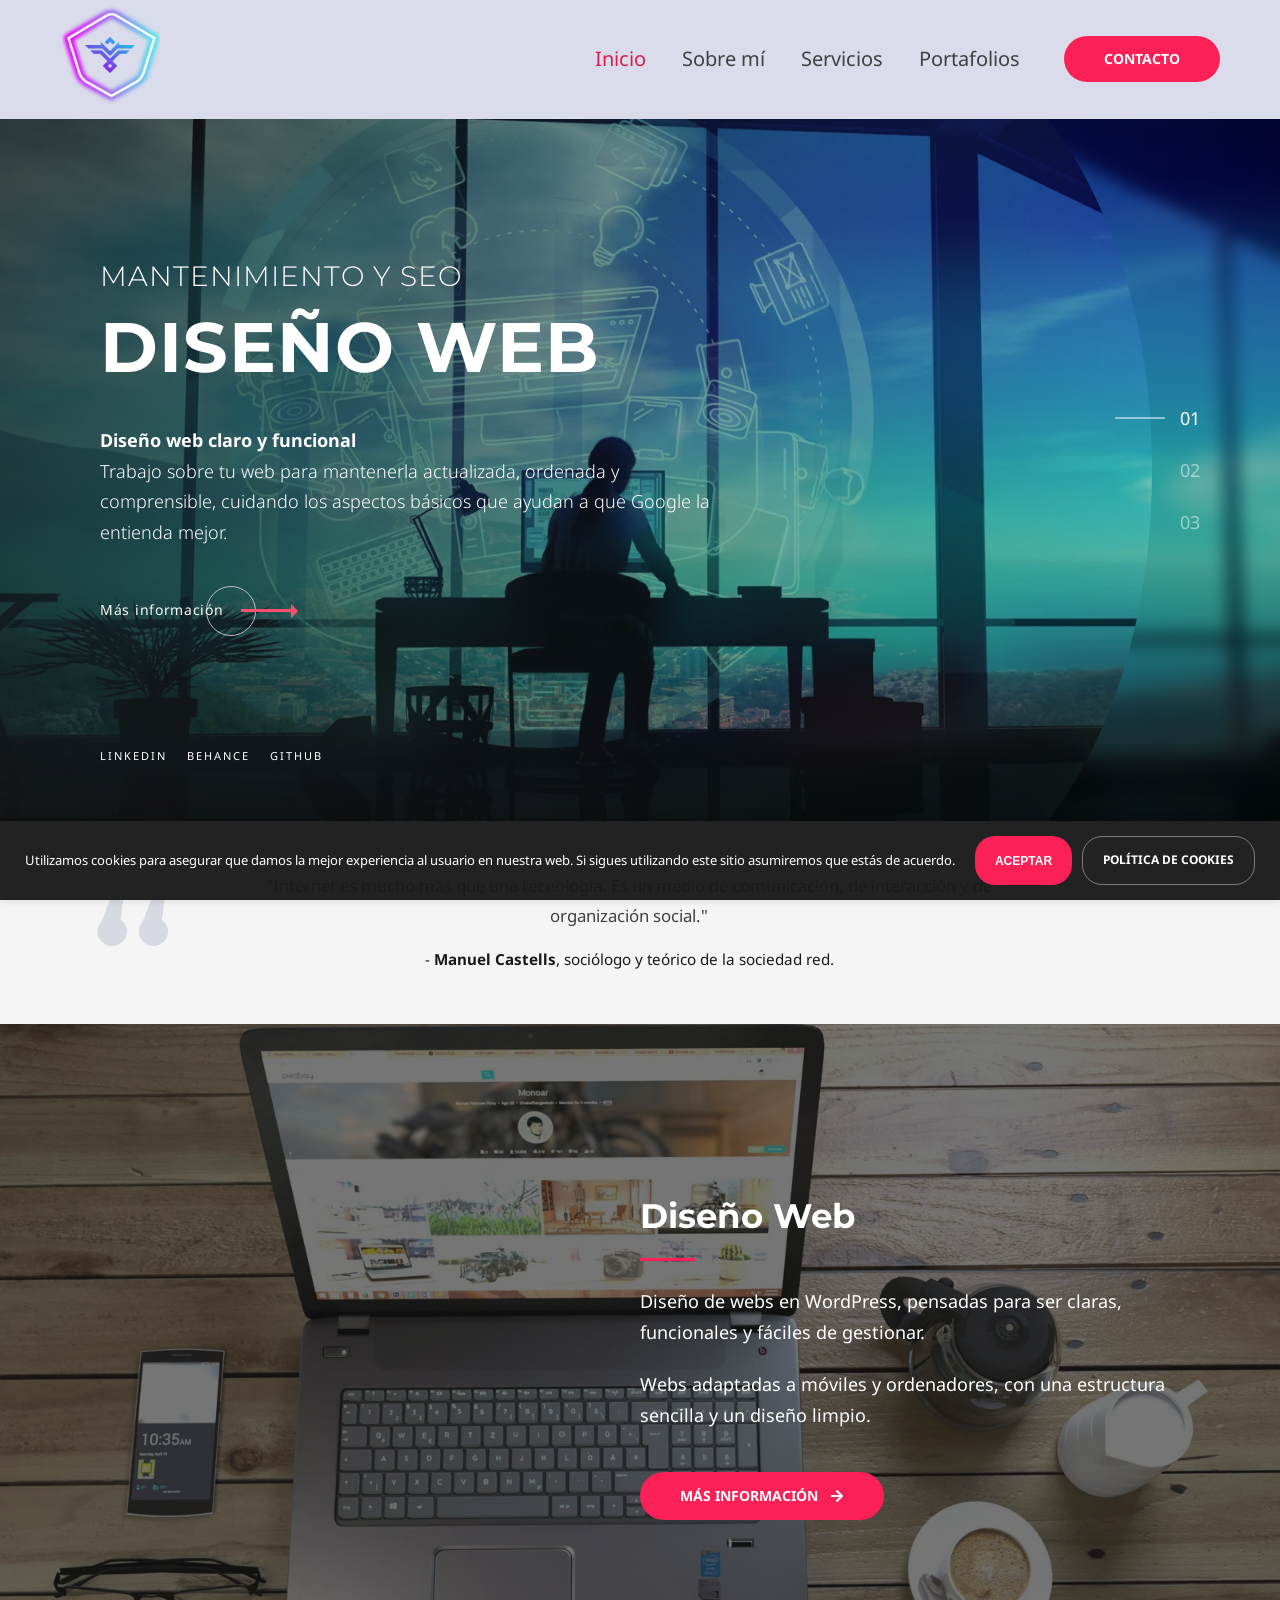
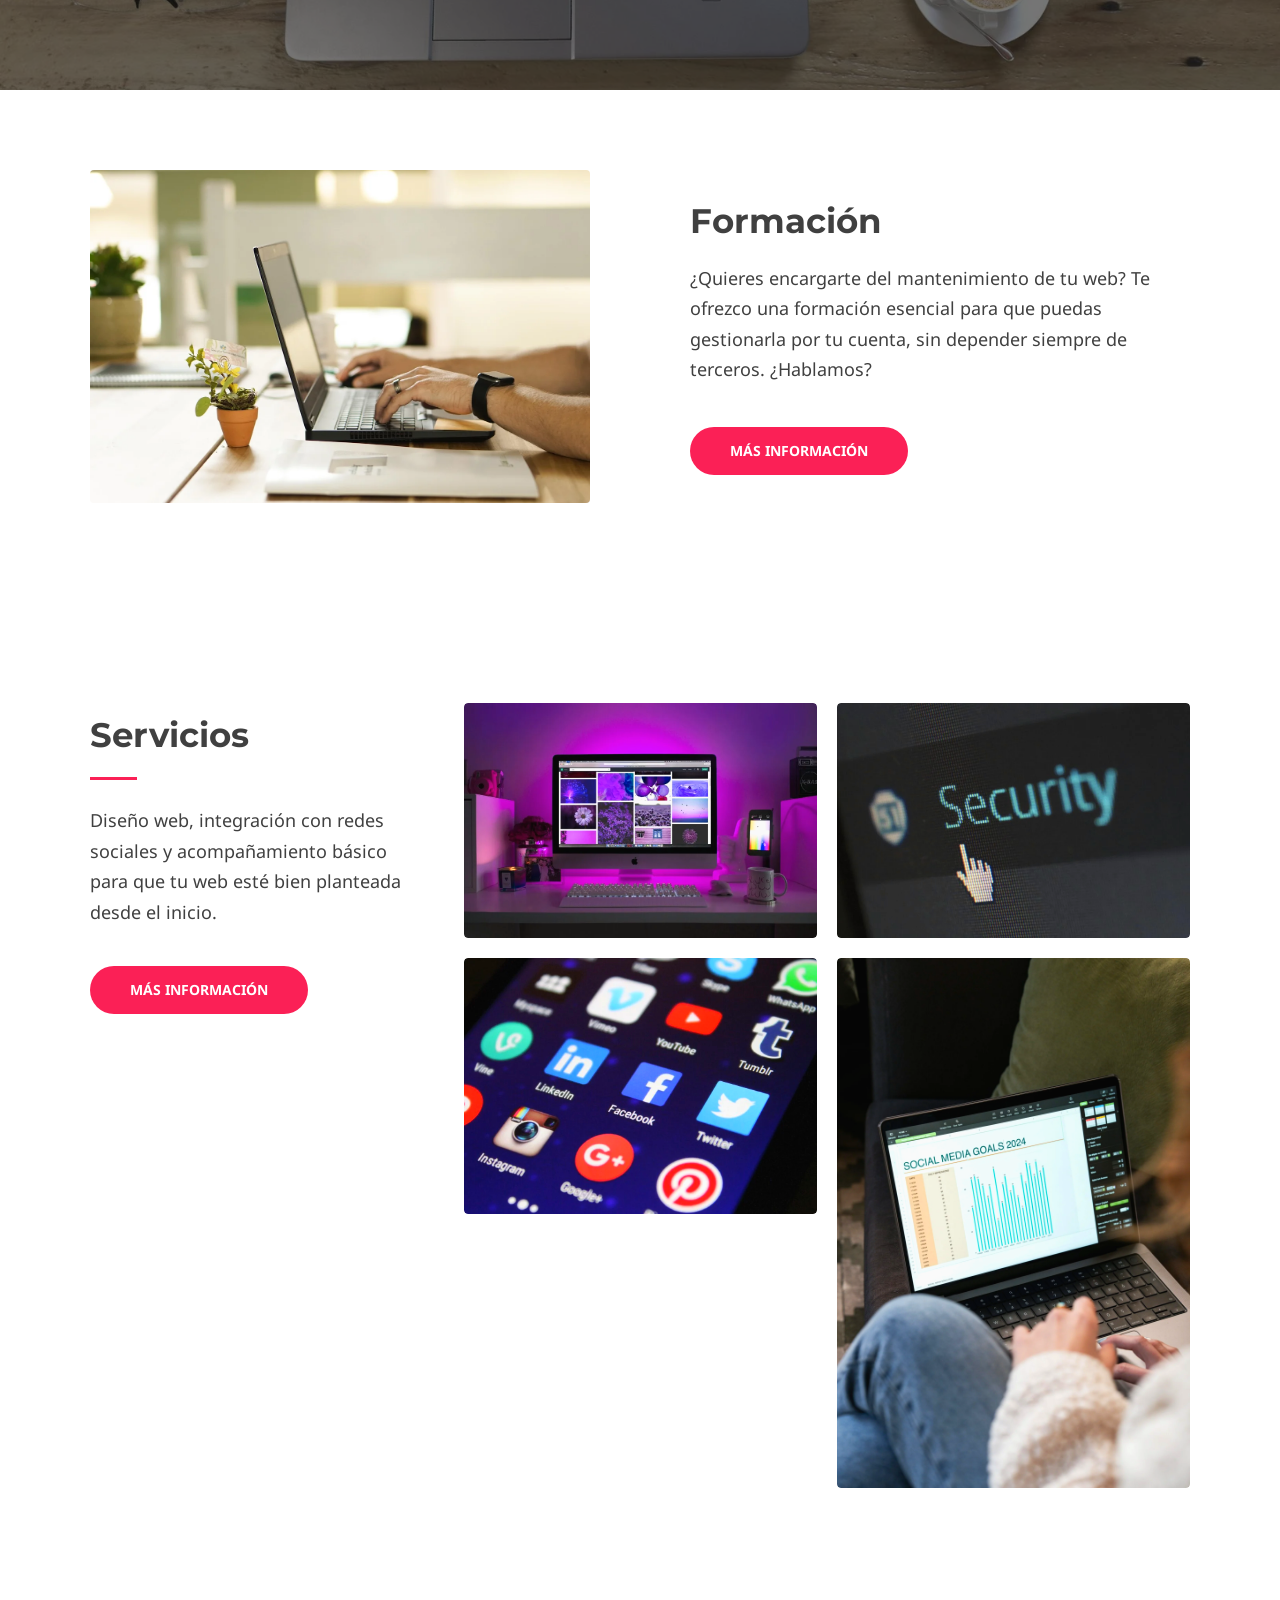
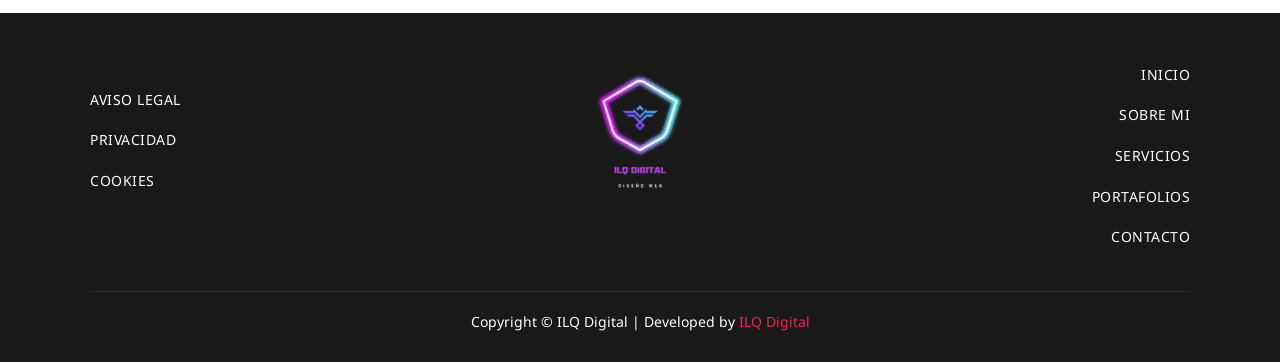
==== index.html @ 7f7c0cf4 "Migración de wordpress a web estática" ====
<!doctype html>
<html lang="es">
  <head>
    <!-- ====================================================================
       METADATOS Y CONFIGURACIÓN SEO DEL DOCUMENTO (HEAD)
       Define la codificación de caracteres, vista adaptable a móviles,
       título y descripción para posicionamiento en Google (SEO).
       ==================================================================== -->
    <meta charset="UTF-8" />
    <meta name="viewport" content="width=device-width, initial-scale=1.0" />
    <title>
      Inicio - ILQ Digital | Diseño Web en WordPress, SEO y Formación
    </title>
    <meta
      name="description"
      content="ILQ Digital: Diseño de páginas web claras y funcionales en WordPress, mantenimiento, optimización SEO básica, seguridad web y formación personalizada."
    />

    <!-- Icono de pestaña del navegador (Favicon renombrado para SEO) -->
    <link
      rel="icon"
      href="img/favicon-ilq-digital.jpg"
      sizes="32x32"
      type="image/jpeg"
    />

    <!-- Tipografías oficiales de Google Fonts usadas en ilqdigital.es: Montserrat (700) y Noto Sans (400, 700) -->
    <link rel="preconnect" href="https://fonts.googleapis.com" />
    <link rel="preconnect" href="https://fonts.gstatic.com" crossorigin />
    <link
      href="https://fonts.googleapis.com/css2?family=Montserrat:wght@600;700&family=Noto+Sans:wght@300;400;700&display=swap"
      rel="stylesheet"
    />

    <!-- Hoja de estilos global comentada por apartados -->
    <link rel="stylesheet" href="css/styles.css" />
  </head>
  <body>
    <!-- Enlace de accesibilidad para lectores de pantalla y navegación con teclado -->
    <a class="enlace-saltar-contenido" href="#contenido-principal"
      >Ir al contenido</a
    >

    <!-- ====================================================================
       CABECERA PRINCIPAL DE LA WEB (HEADER)
       Contiene el logotipo a la izquierda, el menú de navegación con efecto
       zoom al pasar el ratón y el botón destacado de "Contacto" a la derecha.
       ==================================================================== -->
    <header class="cabecera-sitio" id="masthead">
      <div class="cabecera-contenedor">
        <!-- Subapartado: Logotipo de marca -->
        <div class="cabecera-logo">
          <a href="index.html" aria-label="ILQ Digital - Ir a Inicio">
            <img
              src="img/logo-icono-ilq-digital-diseno-web.png"
              alt="Logotipo de ILQ Digital Diseño Web y SEO"
              title="ILQ Digital - Diseño Web en WordPress"
              width="100"
              height="100"
            />
          </a>
        </div>

        <!-- Botón Hamburguesa (solo visible en pantallas móviles y tablets) -->
        <button
          class="boton-menu-movil"
          id="boton-menu-movil"
          aria-label="Abrir menú de navegación"
          aria-expanded="false"
        >
          <svg viewBox="0 0 24 24" aria-hidden="true">
            <path d="M3 6h18v2H3V6zm0 5h18v2H3v-2zm0 5h18v2H3v-2z"></path>
          </svg>
        </button>

        <!-- Subapartado: Menú de Navegación Principal + Botón de Acción -->
        <div class="cabecera-derecha" id="cabecera-navegacion">
          <nav
            class="menu-navegacion"
            aria-label="Navegación principal del sitio"
          >
            <ul class="menu-lista">
              <li class="menu-item">
                <a href="index.html" class="activo" aria-current="page"
                  >Inicio</a
                >
              </li>
              <li class="menu-item"><a href="sobre-mi.html">Sobre mí</a></li>
              <li class="menu-item"><a href="servicios.html">Servicios</a></li>
              <li class="menu-item">
                <a href="portafolios.html">Portafolios</a>
              </li>
            </ul>
          </nav>
          <a href="contacto.html" class="boton-principal boton-cabecera"
            >Contacto</a
          >
        </div>
      </div>
    </header>

    <!-- ====================================================================
       CONTENIDO PRINCIPAL DE LA PÁGINA DE INICIO (MAIN)
       ==================================================================== -->
    <main id="contenido-principal">
      <!-- ==================================================================
         APARTADO 1: HERO SLIDER PRINCIPAL (Efecto Dragon)
         Este apartado es la portada interactiva de la web. Consta de 3
         diapositivas que cambian cada 7 segundos, con fondo desenfocado,
         máscara curva lateral y botón animado con círculo deslizante.
         ================================================================== -->
      <section
        class="hero-slider"
        aria-label="Presentación de servicios destacados"
      >
        <ul class="slider-lista">
          <!-- DIAPOSITIVA 1: Mantenimiento y SEO / Diseño Web -->
          <li class="slider-diapositiva activa">
            <!-- Fondo con efecto blur -->
            <div class="slider-fondo-blur">
              <div
                class="slider-imagen"
                style="
                  background-image: url(&quot;img/slider-diseno-web-mantenimiento-seo-wordpress.png&quot;);
                "
                role="img"
                aria-label="Diseño web profesional y posicionamiento SEO en WordPress"
              ></div>
            </div>
            <!-- Imagen principal con máscara curva lateral -->
            <div class="slider-imagen-mascara">
              <div
                class="slider-imagen"
                style="
                  background-image: url(&quot;img/slider-diseno-web-mantenimiento-seo-wordpress.png&quot;);
                "
              ></div>
            </div>
            <!-- Textos y botón animado de la diapositiva 1 -->
            <div class="slider-contenido-envoltorio">
              <div class="slider-contenido">
                <h4 class="slider-subtitulo">Mantenimiento y Seo</h4>
                <h1 class="slider-titulo">Diseño Web</h1>
                <div class="slider-descripcion">
                  <p>
                    <strong>Diseño web claro y funcional</strong><br />
                    Trabajo sobre tu web para mantenerla actualizada, ordenada y
                    comprensible, cuidando los aspectos básicos que ayudan a que
                    Google la entienda mejor.
                  </p>
                </div>
                <a href="servicios.html" class="boton-dragon-enlace">
                  <div class="boton-dragon">
                    <span class="boton-dragon-texto">Más información</span>
                    <div class="boton-dragon-figuras">
                      <div class="boton-dragon-flecha"></div>
                      <div class="boton-dragon-circulo-borde"></div>
                      <div class="boton-dragon-circulo-mascara">
                        <div class="boton-dragon-circulo-pequeno"></div>
                      </div>
                    </div>
                  </div>
                </a>
              </div>
            </div>
          </li>

          <!-- DIAPOSITIVA 2: Análisis inicial de seguridad / Tranquilidad para tu Web -->
          <li class="slider-diapositiva">
            <div class="slider-fondo-blur">
              <div
                class="slider-imagen"
                style="
                  background-image: url(&quot;img/slider-analisis-seguridad-web-wordpress.jpg&quot;);
                "
                role="img"
                aria-label="Análisis inicial de seguridad web en WordPress"
              ></div>
            </div>
            <div class="slider-imagen-mascara">
              <div
                class="slider-imagen"
                style="
                  background-image: url(&quot;img/slider-analisis-seguridad-web-wordpress.jpg&quot;);
                "
              ></div>
            </div>
            <div class="slider-contenido-envoltorio">
              <div class="slider-contenido">
                <h4 class="slider-subtitulo">Análisis inicial de seguridad</h4>
                <h1 class="slider-titulo">Tranquilidad para tu Web</h1>
                <div class="slider-descripcion">
                  <p>
                    Reviso los aspectos básicos de seguridad en WordPress para
                    evitar errores comunes. Te explico qué conviene ajustar y te
                    entrego recomendaciones prácticas para proteger tu web desde
                    el principio.
                  </p>
                </div>
                <a href="contacto.html" class="boton-dragon-enlace">
                  <div class="boton-dragon">
                    <span class="boton-dragon-texto">Mas información</span>
                    <div class="boton-dragon-figuras">
                      <div class="boton-dragon-flecha"></div>
                      <div class="boton-dragon-circulo-borde"></div>
                      <div class="boton-dragon-circulo-mascara">
                        <div class="boton-dragon-circulo-pequeno"></div>
                      </div>
                    </div>
                  </div>
                </a>
              </div>
            </div>
          </li>

          <!-- DIAPOSITIVA 3: Aprende a gestionar tu propia web / Formación -->
          <li class="slider-diapositiva">
            <div class="slider-fondo-blur">
              <div
                class="slider-imagen"
                style="
                  background-image: url(&quot;img/slider-formacion-gestion-web-wordpress.jpg&quot;);
                "
                role="img"
                aria-label="Formación personalizada para gestionar tu propia web en WordPress"
              ></div>
            </div>
            <div class="slider-imagen-mascara">
              <div
                class="slider-imagen"
                style="
                  background-image: url(&quot;img/slider-formacion-gestion-web-wordpress.jpg&quot;);
                "
              ></div>
            </div>
            <div class="slider-contenido-envoltorio">
              <div class="slider-contenido">
                <h4 class="slider-subtitulo">
                  Aprende a gestionar tu propia web
                </h4>
                <h1 class="slider-titulo">Formación</h1>
                <div class="slider-descripcion">
                  <p>
                    Si quieres encargarte tú del mantenimiento de tu página, te
                    acompaño paso a paso para que entiendas qué haces y por qué.
                  </p>
                </div>
                <a href="contacto.html" class="boton-dragon-enlace">
                  <div class="boton-dragon">
                    <span class="boton-dragon-texto">Más información</span>
                    <div class="boton-dragon-figuras">
                      <div class="boton-dragon-flecha"></div>
                      <div class="boton-dragon-circulo-borde"></div>
                      <div class="boton-dragon-circulo-mascara">
                        <div class="boton-dragon-circulo-pequeno"></div>
                      </div>
                    </div>
                  </div>
                </a>
              </div>
            </div>
          </li>
        </ul>

        <!-- Enlaces a perfiles profesionales en la parte inferior izquierda del Slider -->
        <div class="slider-redes-sociales">
          <a
            href="https://www.linkedin.com/in/inmalq/"
            target="_blank"
            rel="noopener"
            >Linkedin</a
          >
          <a
            href="https://www.behance.net/ilqdigital#"
            target="_blank"
            rel="noopener"
            >Behance</a
          >
          <a href="https://github.com/ILQDigital" target="_blank" rel="noopener"
            >GitHub</a
          >
        </div>

        <!-- Botones numéricos de paginación (01, 02, 03) a la derecha del Slider -->
        <div
          class="slider-paginacion"
          role="tablist"
          aria-label="Selector de diapositivas"
        >
          <button
            type="button"
            class="activo"
            aria-label="Diapositiva 1: Diseño Web"
            aria-current="true"
          >
            01
          </button>
          <button
            type="button"
            aria-label="Diapositiva 2: Seguridad Web"
            aria-current="false"
          >
            02
          </button>
          <button
            type="button"
            aria-label="Diapositiva 3: Formación"
            aria-current="false"
          >
            03
          </button>
        </div>
      </section>

      <!-- ==================================================================
         APARTADO 2: SECCIÓN DE CITA / TESTIMONIO
         Franja con fondo gris suave (#f5f5f5) que destaca una reflexión
         sobre la importancia de Internet como medio de comunicación.
         ================================================================== -->
      <section class="seccion-cita" aria-label="Cita destacada">
        <div class="contenedor">
          <div class="cita-fila">
            <div class="cita-columna-icono">
              <img
                src="img/icono-comillas-cita-diseno-web.png"
                alt="Icono decorativo de comillas para cita"
                width="90"
                height="72"
                loading="lazy"
              />
            </div>
            <div class="cita-columna-texto">
              <p class="cita-frase">
                "Internet es mucho más que una tecnología. Es un medio de
                comunicación, de interacción y de organización social."
              </p>
              <div class="cita-autor">
                - <strong>Manuel Castells</strong>, sociólogo y teórico de la
                sociedad red.
              </div>
            </div>
          </div>
        </div>
      </section>

      <!-- ==================================================================
         APARTADO 3: SECCIÓN DISEÑO WEB (CON EFECTO PARALLAX Y ANIMACIÓN SWING)
         Esta sección utiliza una imagen de fondo fija (background-attachment: fixed)
         con una capa oscura superpuesta para que el texto blanco de la mitad
         derecha resalte mientras el usuario hace scroll.
         ================================================================== -->
      <section
        class="seccion-parallax-diseno animar-al-scroll animacion-swing"
        aria-label="Información sobre Diseño Web"
      >
        <div class="contenedor">
          <div class="parallax-contenido-derecha">
            <h2>Diseño Web</h2>
            <span class="divisor-rosa" aria-hidden="true"></span>
            <p>
              Diseño de webs en WordPress, pensadas para ser claras, funcionales
              y fáciles de gestionar.
            </p>
            <p>
              Webs adaptadas a móviles y ordenadores, con una estructura
              sencilla y un diseño limpio.
            </p>
            <a href="servicios.html" class="boton-principal">
              <span>Más información</span>
              <svg viewBox="0 0 448 512" aria-hidden="true">
                <path
                  d="M190.5 66.9l22.2-22.2c9.4-9.4 24.6-9.4 33.9 0L441 239c9.4 9.4 9.4 24.6 0 33.9L246.6 467.3c-9.4 9.4-24.6 9.4-33.9 0l-22.2-22.2c-9.5-9.5-9.3-25 .4-34.3L311.4 296H24c-13.3 0-24-10.7-24-24v-32c0-13.3 10.7-24 24-24h287.4L190.9 101.2c-9.8-9.3-10-24.8-.4-34.3z"
                ></path>
              </svg>
            </a>
          </div>
        </div>
      </section>

      <!-- ==================================================================
         APARTADO 4: SECCIÓN DE FORMACIÓN (DISEÑO DE 2 COLUMNAS)
         Muestra a la izquierda una imagen representativa de formación online
         y a la derecha la explicación del servicio con enlace a formacion.html.
         ================================================================== -->
      <section
        class="seccion-inicio-formacion animar-al-scroll animacion-swing"
        aria-label="Resumen de Formación en WordPress"
      >
        <div class="contenedor">
          <div class="fila-dos-columnas">
            <!-- Columna izquierda: Imagen SEO optimizada -->
            <div class="columna-mitad">
              <img
                src="img/formacion-personalizada-wordpress-gestion-web.jpg"
                alt="Formación personalizada en WordPress para aprender a gestionar tu propia página web"
                title="Formación práctica en WordPress"
                width="1280"
                height="853"
                loading="lazy"
              />
            </div>
            <!-- Columna derecha: Texto y botón -->
            <div class="columna-mitad">
              <h2>Formación</h2>
              <p>
                ¿Quieres encargarte del mantenimiento de tu web? Te ofrezco una
                formación esencial para que puedas gestionarla por tu cuenta,
                sin depender siempre de terceros. ¿Hablamos?
              </p>
              <a href="formacion.html" class="boton-principal"
                >Más información</a
              >
            </div>
          </div>
        </div>
      </section>

      <!-- ==================================================================
         APARTADO 5: SECCIÓN DE SERVICIOS Y GALERÍA CON FILTROS CSS
         Se divide en 3 columnas:
         - Columna 1: Título "Servicios", divisor rosa, descripción y botón.
         - Columna 2: 2 fotografías apiladas (Diseño Web y Redes).
         - Columna 3: 2 fotografías apiladas (Seguridad Web y Redes Sociales).
         Las imágenes incluyen los filtros CSS exactos (brightness, contrast,
         saturate y hue-rotate) de la web original.
         ================================================================== -->
      <section
        class="seccion-inicio-servicios animar-al-scroll animacion-swing"
        aria-label="Galería visual de Servicios"
      >
        <div class="contenedor">
          <div class="fila-tres-columnas">
            <!-- Columna 1 (1/3): Presentación textual de Servicios -->
            <div class="columna-tercio-texto">
              <h2>Servicios</h2>
              <span
                class="divisor-rosa divisor-rosa--15"
                aria-hidden="true"
              ></span>
              <p>
                Diseño web, integración con redes sociales y acompañamiento
                básico para que tu web esté bien planteada desde el inicio.
              </p>
              <a href="servicios.html" class="boton-principal"
                >Más información</a
              >
            </div>

            <!-- Columna 2 (1/3): Primera pareja de imágenes con filtros CSS -->
            <div class="columna-tercio-galeria">
              <div class="galeria-item">
                <img
                  src="img/servicio-diseno-web-wordpress-responsive.jpg"
                  alt="Servicio de diseño web en WordPress adaptable a ordenadores y móviles"
                  title="Diseño web responsive en WordPress"
                  class="filtro-imagen-calido"
                  width="1024"
                  height="683"
                  loading="lazy"
                />
              </div>
              <div class="galeria-item">
                <img
                  src="img/servicio-integracion-redes-sociales-web.jpg"
                  alt="Integración de redes sociales y canales de comunicación en tu página web"
                  title="Integración con redes sociales"
                  class="filtro-imagen-vibrante"
                  width="1024"
                  height="743"
                  loading="lazy"
                />
              </div>
            </div>

            <!-- Columna 3 (1/3): Segunda pareja de imágenes con filtros CSS -->
            <div class="columna-tercio-galeria">
              <div class="galeria-item">
                <img
                  src="img/servicio-optimizacion-seo-seguridad-wordpress.jpg"
                  alt="Revisión de seguridad web y protección básica para sitios WordPress"
                  title="Seguridad web y SEO en WordPress"
                  class="filtro-imagen-calido"
                  width="1024"
                  height="683"
                  loading="lazy"
                />
              </div>
              <div class="galeria-item">
                <img
                  src="img/estrategia-redes-sociales-presencia-digital.jpg"
                  alt="Estrategia en redes sociales y presencia digital en dispositivos móviles"
                  title="Presencia digital y redes sociales"
                  class="filtro-imagen-vibrante"
                  width="683"
                  height="1024"
                  loading="lazy"
                />
              </div>
            </div>
          </div>
        </div>
      </section>
    </main>

    <!-- ====================================================================
       PIE DE PÁGINA GLOBAL (FOOTER)
       Presenta fondo oscuro (#191919) dividido en 3 bloques superiores
       (Enlaces Legales, Logotipo Completo de ILQ Digital, Enlaces de Navegación)
       y una línea inferior con los derechos de autor (Copyright).
       ==================================================================== -->
    <footer class="pie-pagina" id="colophon">
      <div class="contenedor">
        <div class="pie-fila-principal">
          <!-- Columna Izquierda: Páginas Legales -->
          <div class="pie-columna-izquierda">
            <ul class="pie-lista-enlaces">
              <li><a href="aviso-legal.html">AVISO LEGAL</a></li>
              <li><a href="privacidad.html">PRIVACIDAD</a></li>
              <li><a href="cookies.html">COOKIES</a></li>
            </ul>
          </div>

          <!-- Columna Central: Logotipo completo de ILQ Digital -->
          <div class="pie-columna-centro">
            <a href="index.html" aria-label="ILQ Digital">
              <img
                src="img/logo-completo-ilq-digital-wordpress.png"
                alt="Logotipo completo de ILQ Digital Diseño y Desarrollo Web"
                title="ILQ Digital"
                width="150"
                height="150"
                loading="lazy"
              />
            </a>
          </div>

          <!-- Columna Derecha: Mapa de navegación del sitio -->
          <div class="pie-columna-derecha">
            <ul class="pie-lista-enlaces">
              <li><a href="index.html">INICIO</a></li>
              <li><a href="sobre-mi.html">SOBRE MI</a></li>
              <li><a href="servicios.html">SERVICIOS</a></li>
              <li><a href="portafolios.html">PORTAFOLIOS</a></li>
              <li><a href="contacto.html">CONTACTO</a></li>
            </ul>
          </div>
        </div>

        <!-- Subapartado: Copyright -->
        <div class="pie-copyright">
          <p>
            Copyright &copy; ILQ Digital | Developed by
            <a href="index.html">ILQ Digital</a>
          </p>
        </div>
      </div>
    </footer>

    <!-- ====================================================================
       BANNER DE AVISO DE COOKIES
       Aparece en la parte inferior y se oculta al pulsar "Aceptar".
       ==================================================================== -->
    <aside
      class="aviso-cookies"
      id="aviso-cookies"
      aria-label="Aviso de uso de cookies"
    >
      <p>
        Utilizamos cookies para asegurar que damos la mejor experiencia al
        usuario en nuestra web. Si sigues utilizando este sitio asumiremos que
        estás de acuerdo.
      </p>
      <div class="aviso-cookies-botones">
        <button type="button" class="boton-cookie" id="boton-aceptar-cookies">
          Aceptar
        </button>
        <a href="cookies.html" class="boton-cookie boton-cookie--secundario"
          >Política de cookies</a
        >
      </div>
    </aside>

    <!-- Archivo JavaScript principal -->
    <script src="js/main.js"></script>
  </body>
</html>
---- css/styles.css ----
/* ==========================================================================
   HOJA DE ESTILOS PRINCIPAL
   ==========================================================================
   
   ÍNDICE DE APARTADOS:
   1. VARIABLES GLOBALES (:root) - Colores y tipografías del tema Astra/Elementor
   2. RESET Y ESTILOS BASE - Configuración general del documento y textos
   3. COMPONENTES REUTILIZABLES - Contenedores, botones, divisores decorativos
   4. CABECERA (HEADER) Y NAVEGACIÓN - Logo, menú escritorio con zoom y menú móvil
   5. PÁGINA DE INICIO: HERO SLIDER (Efecto Dragon) - Diapositivas, máscara curva y botón animado
   6. PÁGINA DE INICIO: SECCIÓN CITA / TESTIMONIO - Bloque gris claro con comillas
   7. PÁGINA DE INICIO: SECCIÓN DISEÑO WEB (Efecto Parallax) - Imagen fija de fondo
   8. PÁGINA DE INICIO: SECCIÓN FORMACIÓN - Diseño a 2 columnas (imagen + texto)
   9. PÁGINA DE INICIO: SECCIÓN SERVICIOS Y GALERÍA - Filtros CSS en imágenes
   10. CABECERAS DE PÁGINAS INTERNAS (HERO SECUNDARIO) - Banner superior con superposición oscura
   11. PÁGINA SOBRE MÍ - Sección "Mi misión" e imagen con filtro y efecto Grow
   12. PÁGINA SERVICIOS - Bloques introductorios y cuadrícula 2x2 con efecto Push y Opacidad
   13. PÁGINA FORMACIÓN - Lista de aprendizaje y llamada a la acción
   14. PÁGINA PORTAFOLIOS - Galería de proyectos por categorías con efecto Float
   15. PÁGINA CONTACTO - Mapa interactivo y tarjeta de perfil "Link in Bio"
   16. PÁGINAS LEGALES (Aviso Legal, Privacidad, Cookies) - Maquetación de lectura
   17. PIE DE PÁGINA (FOOTER) - Enlaces legales, logo central, menú secundario y copyright
   18. BANNER DE COOKIES - Aviso inferior interactivo
   19. EFECTOS DE IMÁGENES Y ANIMACIONES DE ENTRADA - Grow, Push, Float, Swing, SlideIn
   20. DISEÑO RESPONSIVE (MEDIA QUERIES) - Adaptación a tablets (<=1024px) y móviles (<=767px)
   ========================================================================== */

/* ==========================================================================
   1. VARIABLES GLOBALES (:root)
   Aquí se definen los colores exactos y fuentes utilizados en ilqdigital.es.
   Usar variables permite cambiar un color en un solo lugar y que se actualice toda la web.
   ========================================================================== */
:root {
  /* Paleta de colores global extraída de Astra y Elementor */
  --color-primario: #fb2056; /* Rosa/rojo vibrante para botones, líneas divisoras y acentos */
  --color-primario-hover: #da1c4b; /* Tono más oscuro al pasar el ratón por encima (hover) */
  --color-oscuro: #191919; /* Negro suave para títulos, fondos oscuros y pie de página */
  --color-texto: #404040; /* Gris oscuro para párrafos de lectura cómoda */
  --color-fondo-claro: #f5f5f5; /* Gris muy claro para alternar secciones (ej. cita en Inicio) */
  --color-blanco: #ffffff; /* Blanco puro para fondos principales y textos sobre fondo oscuro */
  --color-gris-borde: #ececec; /* Gris suave para bordes y separadores sutiles */
  --color-cabecera: #dadcec; /* Azul/gris lavanda claro propio de la barra de navegación superior */
  --color-slider-acento: #fe506c; /* Color coral del botón animado en el slider de Inicio */

  /* Tipografías principales de la web */
  --fuente-titulos:
    "Montserrat", sans-serif; /* Fuente geométrica en negrita (700) para encabezados H1-H6 */
  --fuente-cuerpo:
    "Noto Sans", sans-serif; /* Fuente limpia y legible (400) para textos, menús y botones */

  /* Anchuras máximas de los contenedores */
  --ancho-contenedor: 1140px; /* Ancho estándar de las secciones en Elementor */
  --ancho-cabecera: 1200px; /* Ancho de la barra de navegación superior en Astra */
  --ancho-estrecho: 800px; /* Ancho reducido para bloques de texto centrados */
}

/* ==========================================================================
   2. RESET Y ESTILOS BASE
   Normaliza los márgenes del navegador y aplica la tipografía base.
   ========================================================================== */
*,
*::before,
*::after {
  box-sizing: border-box;
  margin: 0;
  padding: 0;
}

html {
  font-size: 100%; /* Equivale a 16px por defecto */
  scroll-behavior: smooth;
}

body {
  font-family: var(--fuente-cuerpo);
  font-weight: 400;
  font-size: 18px;
  line-height: 1.7em;
  color: var(--color-texto);
  background-color: var(--color-blanco);
  overflow-x: hidden;
}

/* Color al seleccionar texto con el ratón */
::selection {
  background-color: var(--color-primario);
  color: var(--color-blanco);
}

/* Estilos tipográficos para todos los encabezados (H1 a H6) */
/* 1rem = 16 px*/
h1,
h2,
h3,
h4,
h5,
h6 {
  font-family: var(--fuente-titulos);
  font-weight: 700;
  color: var(--color-texto);
  margin-bottom: 20px;
}

h1 {
  font-size: 3.5rem; /* 64px */
  line-height: 1.4em;
}

h2 {
  font-size: 2.125rem; /* 34px */
  line-height: 1.3em;
}

h3 {
  font-size: 1.5rem; /* 24px */
  line-height: 1.3em;
}

h4 {
  font-size: 1.25rem; /* 20px */
  line-height: 1.2em;
}

h5 {
  font-size: 1.125rem; /* 18px */
  line-height: 1.2em;
}

h6 {
  font-size: 1rem; /* 16px */
  line-height: 1.25em;
}

p {
  margin-bottom: 1.2em;
}

p:last-child {
  margin-bottom: 0;
}

a {
  color: var(--color-primario);
  text-decoration: none;
  transition:
    color 0.3s ease,
    transform 0.3s ease;
}

a:hover,
a:focus {
  color: var(--color-primario-hover);
}

img {
  max-width: 100%;
  height: auto;
  display: block;
}

ul {
  list-style: none;
}

/* Enlace de accesibilidad para saltar directamente al contenido principal */
.enlace-saltar-contenido {
  position: absolute;
  top: -100px;
  left: 16px;
  background: var(--color-primario);
  color: var(--color-blanco);
  padding: 10px 20px;
  border-radius: 4px;
  z-index: 9999;
  font-weight: 700;
}

.enlace-saltar-contenido:focus {
  top: 16px;
  color: var(--color-blanco);
}

/* ==========================================================================
   3. COMPONENTES REUTILIZABLES (Contenedores, Botones, Divisores)
   Elementos que se repiten en varias páginas manteniendo la coherencia visual.
   ========================================================================== */

/* Contenedor centrado de ancho máximo (1140px) */
.contenedor {
  width: 100%;
  max-width: var(--ancho-contenedor);
  margin: 0 auto;
  padding: 0 20px;
}

/* Botón principal redondeado (estilo Astra / Elementor) */
.boton-principal {
  display: inline-flex;
  align-items: center;
  justify-content: center;
  gap: 12px;
  background-color: var(--color-primario);
  color: var(--color-blanco) !important;
  font-family: var(--fuente-cuerpo);
  font-weight: 700;
  font-size: 14px;
  line-height: 1em;
  text-transform: uppercase;
  padding: 17px 40px;
  border-radius: 30px;
  border: none;
  cursor: pointer;
  transition:
    background-color 0.3s ease,
    transform 0.2s ease,
    box-shadow 0.3s ease;
}

.boton-principal:hover,
.boton-principal:focus {
  background-color: var(--color-primario-hover);
  color: var(--color-blanco) !important;
}

.boton-principal svg {
  width: 14px;
  height: 14px;
  fill: currentColor;
}

/* Línea divisora decorativa rosa (#fb2056) debajo de los títulos H2 */
.divisor-rosa {
  display: block;
  height: 3px;
  background-color: var(--color-primario);
  width: 10%;
  margin: 15px 0 25px 0;
}

.divisor-rosa--15 {
  width: 15%;
}

.divisor-rosa--centrado {
  width: 12%;
  margin: 15px auto 25px auto;
}

/* Divisor con texto lateral (usado en la página de Portafolios) */
.divisor-con-texto {
  display: flex;
  align-items: center;
  gap: 17px;
  width: 15%;
  min-width: 180px;
  margin-bottom: 18px;
}

.divisor-con-texto h6 {
  margin: 0;
  font-size: 15px;
  color: var(--color-texto);
  white-space: nowrap;
}

.divisor-con-texto::after {
  content: "";
  flex-grow: 1;
  height: 3px;
  background-color: var(--color-primario);
}

/* ==========================================================================
   4. CABECERA (HEADER) Y NAVEGACIÓN PRINCIPAL
   Barra superior con fondo #dadcec en escritorio, logo a la izquierda,
   enlaces con efecto zoom (scale 1.2) y botón de Contacto a la derecha.
   ========================================================================== */
.cabecera-sitio {
  background-color: var(--color-cabecera);
  min-height: 70px;
  position: relative;
  z-index: 1000;
}

.cabecera-contenedor {
  max-width: var(--ancho-cabecera);
  margin: 0 auto;
  padding: 0 20px;
  min-height: 70px;
  display: flex;
  align-items: center;
  justify-content: space-between;
}

/* Logotipo de la marca en la cabecera */
.cabecera-logo a {
  display: inline-block;
  padding: 5px 0;
}

.cabecera-logo img {
  width: 100px;
  max-width: 100px;
  height: auto;
}

/* Contenedor derecho: Menú + Botón Contacto */
.cabecera-derecha {
  display: flex;
  align-items: center;
  gap: 28px;
}

.menu-navegacion {
  display: flex;
  align-items: center;
}

.menu-lista {
  display: flex;
  align-items: center;
  gap: 4px;
}

.menu-item a {
  display: flex;
  align-items: center;
  height: 70px;
  padding: 0 16px;
  color: var(--color-texto);
  font-size: 20px;
  font-weight: 400;
  transition: all 0.3s ease;
}

/* Efecto Zoom original de Astra en el menú de escritorio al pasar el ratón */
.menu-item a:hover,
.menu-item a.activo {
  color: var(--color-primario-hover);
}

@media (min-width: 922px) {
  .menu-item a:hover {
    transform: scale(1.2);
  }
}

/* Botón "CONTACTO" de la cabecera */
.boton-cabecera {
  padding: 16px 40px;
  font-size: 14px;
}

/* Botón hamburguesa para abrir el menú en dispositivos móviles */
.boton-menu-movil {
  display: none;
  background-color: var(--color-primario);
  color: var(--color-blanco);
  border: none;
  border-radius: 4px;
  padding: 10px 12px;
  cursor: pointer;
  align-items: center;
  justify-content: center;
}

.boton-menu-movil svg {
  width: 20px;
  height: 20px;
  fill: var(--color-blanco);
}

/* ==========================================================================
   5. PÁGINA DE INICIO: HERO SLIDER (Efecto Dragon)
   Carrusel interactivo de 3 diapositivas a pantalla ancha con:
   - Fondo desenfocado (blur 8px)
   - Imagen superpuesta con máscara curva lateral (side-round-mask.svg)
   - Textos en mayúsculas y botón interactivo con círculo deslizante
   - Enlaces a redes (LinkedIn, Behance) y selector numérico 01, 02, 03
   ========================================================================== */
.hero-slider {
  position: relative;
  width: 100%;
  min-height: 580px;
  height: 78vh;
  max-height: 820px;
  background-color: var(--color-oscuro);
  overflow: hidden;
}

.slider-lista {
  position: relative;
  width: 100%;
  height: 100%;
}

/* Cada diapositiva individual */
.slider-diapositiva {
  position: absolute;
  inset: 0;
  width: 100%;
  height: 100%;
  display: flex;
  align-items: center;
  opacity: 0;
  visibility: hidden;
  transition:
    opacity 0.9s ease-in-out,
    visibility 0.9s ease-in-out;
}

.slider-diapositiva.activa {
  opacity: 1;
  visibility: visible;
  z-index: 2;
}

/* Capa 1 del Slider: Fondo con efecto desenfoque (blur) y oscurecido */
.slider-fondo-blur {
  position: absolute;
  inset: 0;
  overflow: hidden;
  z-index: 0;
}

.slider-fondo-blur .slider-imagen {
  position: absolute;
  inset: -20px;
  background-position: center;
  background-repeat: no-repeat;
  background-size: cover;
  filter: blur(8px) brightness(72%);
  transform: scale(1.05);
}

/* Capa 2 del Slider: Imagen nítida con máscara curva en pantallas grandes */
.slider-imagen-mascara {
  position: absolute;
  inset: 0;
  z-index: 1;
}

.slider-imagen-mascara .slider-imagen {
  position: absolute;
  min-width: calc(100% + 50px);
  height: 100%;
  background-position: center;
  background-repeat: no-repeat;
  background-size: cover;
}

/* Superposición oscura sutil para garantizar legibilidad del texto blanco */
.slider-imagen-mascara::after {
  content: "";
  position: absolute;
  inset: 0;
  background: linear-gradient(
    90deg,
    rgba(25, 25, 25, 0.72) 0%,
    rgba(25, 25, 25, 0.35) 60%,
    rgba(25, 25, 25, 0.2) 100%
  );
}

@media (min-width: 1024px) {
  .slider-imagen-mascara {
    /* Usamos el SVG con preserveAspectRatio='none' para que obedezca al porcentaje
       de mask-size y funcione también abriendo index.html directamente (file://) */
    -webkit-mask-image: url("data:image/svg+xml,%3Csvg xmlns='http://www.w3.org/2000/svg' viewBox='0 0 1638 1080' preserveAspectRatio='none'%3E%3Cpath d='M0,0h1489c0,0,149,178,149,540s-149,540-149,540H0V0z'/%3E%3C/svg%3E");
    mask-image: url("data:image/svg+xml,%3Csvg xmlns='http://www.w3.org/2000/svg' viewBox='0 0 1638 1080' preserveAspectRatio='none'%3E%3Cpath d='M0,0h1489c0,0,149,178,149,540s-149,540-149,540H0V0z'/%3E%3C/svg%3E");
    -webkit-mask-position: left;
    mask-position: left;
    /* IMPORTANTE: Cambia AMBAS líneas al mismo porcentaje (ej. 60% 100% o 90% 100%) */
    -webkit-mask-size: 90% 100%;
    mask-size: 90% 100%;
    -webkit-mask-repeat: no-repeat;
    mask-repeat: no-repeat;
  }
}

/* Capa 3 del Slider: Contenido textual (Subtítulo, H1, Descripción y Botón) */
.slider-contenido-envoltorio {
  position: relative;
  z-index: 3;
  width: 100%;
}

.slider-contenido {
  max-width: 840px;
  margin-left: 100px;
  padding-right: 80px;
  color: var(--color-blanco);
  transform: translateX(30px);
  opacity: 0;
  transition:
    transform 0.8s ease 0.2s,
    opacity 0.8s ease 0.2s;
}

.slider-diapositiva.activa .slider-contenido {
  transform: translateX(0);
  opacity: 1;
}

.slider-subtitulo {
  font-size: clamp(15px, 2.2vw, 28px);
  font-weight: 300;
  color: var(--color-blanco);
  text-transform: uppercase;
  line-height: 1.7;
  letter-spacing: 1px;
  margin-bottom: 10px;
}

.slider-titulo {
  font-size: clamp(32px, 5.5vw, 76px);
  font-weight: 700;
  color: var(--color-blanco);
  text-transform: uppercase;
  line-height: 1.05;
  letter-spacing: 1px;
  margin-bottom: clamp(20px, 3.5vw, 40px);
}

.slider-descripcion {
  color: var(--color-blanco);
  font-size: clamp(14px, 1.6vw, 18px);
  font-weight: 300;
  margin-bottom: clamp(24px, 3vw, 45px);
  max-width: 620px;
}

/* Botón interactivo exclusivo del Slider Dragon (con flecha y círculo móvil) */
.boton-dragon-enlace {
  display: inline-block;
  text-decoration: none;
}

.boton-dragon {
  display: inline-flex;
  align-items: center;
  cursor: pointer;
  padding-right: 45px;
  margin-bottom: 50px;
}

.boton-dragon-texto {
  z-index: 2;
  font-size: 14px;
  margin-right: -18px;
  color: #fafafa;
  letter-spacing: 0.05em;
  transition: color 0.3s ease;
}

.boton-dragon-figuras {
  position: relative;
  display: flex;
  align-items: center;
}

.boton-dragon-flecha {
  left: 35px;
  height: 3px;
  width: 50px;
  display: flex;
  position: absolute;
  align-items: center;
  background-color: var(--color-slider-acento);
}

.boton-dragon-flecha::after {
  content: "";
  width: 0;
  height: 0;
  top: -5px;
  right: -7px;
  position: absolute;
  border-top: 7px solid transparent;
  border-bottom: 7px solid transparent;
  border-left: 7px solid var(--color-slider-acento);
}

.boton-dragon-circulo-borde {
  width: 50px;
  height: 50px;
  border-radius: 50%;
  border: 1px solid #bfbfbf;
  transition: transform 987ms ease;
}

.boton-dragon-circulo-mascara {
  width: 50px;
  height: 50px;
  position: absolute;
  border-radius: 50%;
  display: flex;
  align-items: center;
  justify-content: center;
  clip-path: circle(25px);
  transition: clip-path 987ms ease;
}

.boton-dragon-circulo-pequeno {
  width: 16px;
  height: 16px;
  border-radius: 50%;
  transform: translateX(60px);
  background-color: var(--color-slider-acento);
}

/* Efecto Hover del botón Dragon */
.boton-dragon:hover .boton-dragon-circulo-borde {
  transform: translateX(60px);
}

.boton-dragon:hover .boton-dragon-circulo-mascara {
  clip-path: circle(25px at 85px);
}

/* Enlaces a redes sociales en la esquina inferior izquierda del Slider */
.slider-redes-sociales {
  position: absolute;
  left: 100px;
  bottom: 45px;
  z-index: 4;
  display: flex;
  gap: 20px;
}

.slider-redes-sociales a {
  font-size: 11px;
  text-transform: uppercase;
  color: var(--color-blanco);
  letter-spacing: 2px;
  position: relative;
  display: inline-flex;
  align-items: center;
  padding: 4px 0;
}

.slider-redes-sociales a::before {
  content: "";
  position: absolute;
  top: 50%;
  left: 0;
  width: 25px;
  height: 25px;
  border-radius: 50%;
  border: 1px solid rgba(255, 255, 255, 0.5);
  transition: all 0.7s ease;
  opacity: 0;
  transform: translate(0, -50%);
}

.slider-redes-sociales a:hover::before {
  opacity: 1;
  transform: translate(100%, -50%);
}

/* Navegación numérica lateral (01, 02, 03) a la derecha del Slider */
.slider-paginacion {
  position: absolute;
  top: 50%;
  right: 80px;
  transform: translateY(-50%);
  z-index: 4;
  display: flex;
  flex-direction: column;
  gap: 8px;
}

.slider-paginacion button {
  position: relative;
  background: transparent;
  border: none;
  color: var(--color-blanco);
  font-family: var(--fuente-cuerpo);
  font-size: 18px;
  padding: 10px 0 10px 65px;
  opacity: 0.5;
  cursor: pointer;
  transition: all 0.3s ease;
}

.slider-paginacion button::before {
  content: "";
  position: absolute;
  left: 0;
  top: 50%;
  transform: translateY(-50%);
  height: 1px;
  width: 0;
  background-color: var(--color-blanco);
  transition: all 0.3s ease;
  opacity: 0;
}

.slider-paginacion button.activo,
.slider-paginacion button:hover {
  opacity: 1;
  background: transparent;
}

.slider-paginacion button.activo::before {
  width: 50px;
  opacity: 1;
}

/* ==========================================================================
   6. PÁGINA DE INICIO: SECCIÓN CITA / TESTIMONIO
   Franja horizontal con fondo gris claro (#f5f5f5), icono de comillas y
   cita célebre de Manuel Castells.
   ========================================================================== */
.seccion-cita {
  background-color: var(--color-fondo-claro);
  padding: 50px 0;
}

.cita-fila {
  display: flex;
  align-items: center;
}

.cita-columna-icono {
  width: 15%;
  display: flex;
  justify-content: flex-start;
}

.cita-columna-icono img {
  width: 55%;
  max-width: 90px;
}

.cita-columna-texto {
  width: 85%;
  padding-right: 17%;
  text-align: center;
}

.cita-frase {
  font-size: 1.05rem;
  color: var(--color-texto);
  margin-bottom: 12px;
  font-style: normal;
}

.cita-autor {
  color: var(--color-oscuro);
  font-size: 0.95rem;
}

/* ==========================================================================
   7. PÁGINA DE INICIO: SECCIÓN DISEÑO WEB (Efecto Parallax)
   Fondo con imagen fija al hacer scroll (background-attachment: fixed),
   superposición oscura al 60% de opacidad y contenido en la mitad derecha.
   ========================================================================== */
.seccion-parallax-diseno {
  position: relative;
  background-image: url("../img/fondo-parallax-diseno-web-profesional-wordpress.jpg");
  background-position: center center;
  background-repeat: no-repeat;
  background-size: cover;
  padding: 170px 0;
  color: var(--color-blanco);
}

@media (min-width: 1025px) {
  .seccion-parallax-diseno {
    background-attachment: fixed; /*Crea el efecto Parallax en ordenadores*/
  }
}

/* Capa oscura superpuesta (overlay opacity 0.6) */
.seccion-parallax-diseno::before {
  content: "";
  position: absolute;
  inset: 0;
  background-color: var(--color-oscuro);
  opacity: 0.6;
}

.parallax-contenido-derecha {
  position: relative;
  z-index: 2;
  padding-left: 50%;
}

.parallax-contenido-derecha h2 {
  color: var(--color-blanco);
}

.parallax-contenido-derecha p {
  color: var(--color-blanco);
}

.parallax-contenido-derecha .boton-principal {
  margin-top: 20px;
}

/* ==========================================================================
   8. PÁGINA DE INICIO: SECCIÓN FORMACIÓN
   Estructura de 2 columnas (50% imagen a la izquierda, 50% texto a la derecha).
   ========================================================================== */
.seccion-inicio-formacion {
  background-color: var(--color-blanco);
  padding: 80px 0;
}

.fila-dos-columnas {
  display: flex;
  align-items: center;
  gap: 100px;
}

.columna-mitad {
  width: 50%;
}

.columna-mitad img {
  width: 100%;
  border-radius: 4px;
}

.seccion-inicio-formacion .boton-principal {
  margin-top: 20px;
}

/* ==========================================================================
   9. PÁGINA DE INICIO: SECCIÓN SERVICIOS Y GALERÍA CON FILTROS CSS
   Estructura de 3 columnas (1/3 texto a la izquierda + 2/3 galería de 4 fotos).
   Respeta los filtros exactos de brillo, contraste, saturación y rotación de tono.
   ========================================================================== */
.seccion-inicio-servicios {
  padding: 120px 0;
  background-color: var(--color-blanco);
}

.fila-tres-columnas {
  display: flex;
  align-items: flex-start;
  gap: 20px;
}

.columna-tercio-texto {
  width: 33.33%;
  padding-top: 10px;
  padding-right: 40px;
}

.columna-tercio-texto .boton-principal {
  margin-top: 17px;
}

.columna-tercio-galeria {
  width: 33.33%;
  display: flex;
  flex-direction: column;
  gap: 20px;
}

.galeria-item {
  overflow: hidden;
  border-radius: 4px;
}

.galeria-item img {
  width: 100%;
  border-radius: 4px;
  transition:
    transform 0.4s ease,
    filter 0.4s ease;
}

/* Efecto de filtro CSS 1 (aplicado a imagen Diseño Web e imagen Seguridad Web) */
.filtro-imagen-calido {
  filter: brightness(103%) contrast(95%) saturate(110%) blur(0px)
    hue-rotate(346deg);
}

/* Efecto de filtro CSS 2 (aplicado a las dos imágenes de Redes Sociales) */
.filtro-imagen-vibrante {
  filter: brightness(103%) contrast(96%) saturate(134%) blur(0px)
    hue-rotate(0deg);
}

.galeria-item:hover img {
  transform: scale(1.03);
}

/* ==========================================================================
   10. CABECERAS DE PÁGINAS INTERNAS (HERO SECUNDARIO)
   Banner superior de Sobre mí, Servicios, Formación, Portafolios y Contacto.
   ========================================================================== */
.hero-pagina-interna {
  position: relative;
  background-position: center center;
  background-repeat: no-repeat;
  background-size: cover;
  padding: 230px 0;
  text-align: center;
}

/* Capa oscura al 40% de opacidad (--overlay-opacity: 0.4) */
.hero-pagina-interna::before {
  content: "";
  position: absolute;
  inset: 0;
  background-color: var(--color-oscuro);
  opacity: 0.4;
}

.hero-pagina-interna .contenedor {
  position: relative;
  z-index: 2;
  max-width: var(--ancho-estrecho);
}

.hero-pagina-interna h1 {
  color: var(--color-blanco);
  margin: 0;
}

/* Imágenes de fondo específicas para cada página interna (renombradas para SEO) */
.hero-sobre-mi {
  background-image: url("../img/hero-sobre-mi-disenadora-web-ilq-digital.jpg");
}

.hero-servicios {
  background-image: url("../img/hero-servicios-diseno-mantenimiento-web.jpg");
}

.hero-formacion {
  background-image: url("../img/formacion-personalizada-wordpress-gestion-web.jpg");
}

.hero-portafolios {
  background-image: url("../img/hero-portafolio-proyectos-desarrollo-diseno-web.jpg");
}

.hero-contacto {
  background-image: url("../img/hero-contacto-consultoria-diseno-web-ilq-digital.jpg");
}

/* ==========================================================================
   11. PÁGINA SOBRE MÍ
   Sección "Mi misión" con 2 columnas e imagen con filtro, sombra desplazada
   y efecto de crecimiento suave al pasar el ratón (elementor-animation-grow).
   ========================================================================== */
.seccion-sobre-mi {
  padding: 100px 0 90px 0;
}

.sobre-mi-fila {
  display: flex;
  align-items: center;
}

.sobre-mi-texto {
  width: 50%;
  padding-right: 100px;
}

.sobre-mi-imagen {
  width: 50%;
  padding-right: 50px;
}

/* Estilo exacto de la imagen del teclado en Sobre mí (post-541.css) */
.imagen-estilo-mision {
  width: 100%;
  filter: brightness(105%) contrast(96%) saturate(74%) blur(0px)
    hue-rotate(347deg);
  border-radius: 10px;
  box-shadow: 10px 10px 0px 1px rgba(0, 0, 0, 0.07);
}

/* ==========================================================================
   12. PÁGINA SERVICIOS
   Introducción centrada con citas (blockquotes) y cuadrícula 2x2 de servicios
   con bordes redondeados de 30px, filtro de color, sombra y opacidad 0.5 en hover.
   ========================================================================== */
.seccion-servicios-intro {
  padding: 90px 0 50px 0;
  text-align: center;
}

.servicios-intro-contenedor {
  max-width: var(--ancho-estrecho);
  margin: 0 auto;
  padding: 0 20px;
}

.cita-servicio {
  border-left: 3px solid var(--color-gris-borde);
  padding: 10px 20px;
  margin-bottom: 24px;
  color: var(--color-texto);
  font-style: normal;
}

.seccion-servicios-cuadricula {
  padding-bottom: 120px;
}

.servicios-fila {
  display: flex;
  gap: 30px;
  margin-bottom: 40px;
}

.servicios-fila:last-child {
  margin-bottom: 0;
}

.tarjeta-servicio {
  width: 50%;
  display: flex;
  flex-direction: column;
  align-items: center;
}

.tarjeta-servicio-imagen-envoltorio {
  width: 100%;
  display: flex;
  justify-content: center;
}

.tarjeta-servicio-imagen-envoltorio a {
  display: flex;
  justify-content: center;
  width: 100%;
}

/* Estilo exacto de las 4 imágenes de Servicios (post-542.css) */
.imagen-estilo-servicio {
  width: 88%;
  filter: brightness(103%) contrast(96%) saturate(81%) blur(0px)
    hue-rotate(336deg);
  border-radius: 30px;
  box-shadow: 10px 10px 0px 1px rgba(0, 0, 0, 0.07);
  transition:
    opacity 0.35s ease,
    transform 0.35s ease;
}

/* Efecto Hover de opacidad 0.5 original de la página Servicios */
.tarjeta-servicio-imagen-envoltorio:hover .imagen-estilo-servicio {
  opacity: 0.5;
}

.tarjeta-servicio-contenido {
  width: 100%;
  padding: 27px 40px 0 40px;
}

.tarjeta-servicio-contenido h5 {
  margin-bottom: 12px;
  font-size: 18px;
}

.tarjeta-servicio-contenido h5 a {
  color: var(--color-texto);
}

.tarjeta-servicio-contenido h5 a:hover {
  color: var(--color-primario);
}

.lista-check-servicios li {
  margin-bottom: 6px;
}

/* ==========================================================================
   13. PÁGINA FORMACIÓN
   Contenido explicativo centrado (máximo 1000px) con lista de aprendizaje.
   ========================================================================== */
.seccion-formacion-detalle {
  padding: 50px 0;
}

.formacion-contenedor {
  max-width: 1000px;
  margin: 0 auto;
  padding: 0 20px;
}

.lista-formacion {
  list-style: disc;
  padding-left: 25px;
  margin: 20px 0 25px 0;
}

.lista-formacion li {
  margin-bottom: 12px;
}

.formacion-cta {
  margin-top: 30px;
}

/* ==========================================================================
   14. PÁGINA PORTAFOLIOS
   Introducción y 4 bloques de proyectos (3 imágenes por fila) con
   border-radius: 50px, sombra pronunciada y animación flotante (float).
   ========================================================================== */
.seccion-portafolios-intro {
  padding: 50px 0;
  text-align: center;
}

.seccion-portafolios-intro h6 {
  font-weight: 700;
  margin-bottom: 18px;
  line-height: 1.6em;
}

.bloque-categoria-portafolio {
  padding-bottom: 50px;
}

.cabecera-categoria-portafolio {
  margin-bottom: 25px;
}

.cabecera-categoria-portafolio h2 {
  margin-bottom: 10px;
}

.fila-proyectos-portafolio {
  display: flex;
  justify-content: space-evenly;
  gap: 28px;
}

.item-proyecto-portafolio {
  width: 33.33%;
}

/* Estilo exacto de las capturas de proyectos en Portafolios (post-543.css) */
.imagen-estilo-portafolio {
  width: 100%;
  border-radius: 50px;
  box-shadow: 0px 0px 10px 0px rgba(0, 0, 0, 0.5);
}

/* ==========================================================================
   15. PÁGINA CONTACTO
   Sección a 2 columnas: Mapa de Google Maps (Anna, Valencia) a la izquierda
   y tarjeta "Link in Bio" con foto circular, WhatsApp, Email y GitHub a la derecha.
   ========================================================================== */
.seccion-contacto {
  padding: 50px 0 80px 0;
}

.contacto-encabezado {
  margin-bottom: 30px;
}

.contacto-fila {
  display: flex;
  gap: 40px;
  align-items: stretch;
}

.contacto-columna-mapa,
.contacto-columna-tarjeta {
  width: 50%;
}

.contacto-columna-mapa iframe {
  width: 100%;
  height: 500px;
  border: 0;
  border-radius: 8px;
}

/* Tarjeta Link-in-Bio de ILQ Digital (post-544.css) */
.tarjeta-bio {
  background-color: var(--color-blanco);
  border: 1px solid var(--color-gris-borde);
  border-radius: 12px;
  padding: 40px 30px;
  text-align: center;
  height: 100%;
  display: flex;
  flex-direction: column;
  align-items: center;
  justify-content: center;
  box-shadow: 0 6px 24px rgba(0, 0, 0, 0.05);
}

.tarjeta-bio-foto {
  width: 130px;
  height: 130px;
  border-radius: 50%;
  overflow: hidden;
  margin-bottom: 20px;
  border: 3px solid var(--color-fondo-claro);
}

.tarjeta-bio-foto img {
  width: 100%;
  height: 100%;
  object-fit: cover;
  object-position: center center;
}

.tarjeta-bio h2 {
  font-size: 1.6rem;
  margin-bottom: 12px;
  color: var(--color-oscuro);
}

.tarjeta-bio p {
  max-width: 380px;
  margin-bottom: 24px;
  color: var(--color-texto);
}

.tarjeta-bio-iconos {
  display: flex;
  justify-content: center;
  gap: 20px;
  margin-bottom: 28px;
}

.tarjeta-bio-iconos a {
  display: inline-flex;
  align-items: center;
  justify-content: center;
  width: 44px;
  height: 44px;
  border-radius: 50%;
  color: #54595f;
  background-color: var(--color-fondo-claro);
  transition: all 0.3s ease;
}

.tarjeta-bio-iconos a:hover {
  background-color: var(--color-primario);
  color: var(--color-blanco);
  transform: translateY(-3px);
}

.tarjeta-bio-iconos svg {
  width: 22px;
  height: 22px;
  fill: currentColor;
}

.boton-bio-github {
  display: inline-block;
  width: 100%;
  max-width: 260px;
  background-color: var(--color-primario);
  color: var(--color-blanco) !important;
  border: 1px solid var(--color-primario-hover);
  border-radius: 12px;
  padding: 14px 28px;
  font-weight: 700;
  text-transform: none;
  transition:
    background-color 0.3s ease,
    transform 0.2s ease;
}

.boton-bio-github:hover {
  background-color: var(--color-primario-hover);
  transform: translateY(-2px);
}

/* ==========================================================================
   16. PÁGINAS LEGALES (Aviso Legal, Privacidad, Cookies)
   Diseño limpio y estructurado para facilitar la lectura de textos jurídicos.
   ========================================================================== */
.seccion-pagina-legal {
  padding: 70px 0 90px 0;
}

.contenedor-legal {
  max-width: 900px;
  margin: 0 auto;
  padding: 0 20px;
}

.contenedor-legal h1 {
  font-size: 2.5rem;
  margin-bottom: 30px;
  color: var(--color-oscuro);
}

.contenedor-legal h2,
.contenedor-legal h3 {
  margin-top: 35px;
  margin-bottom: 15px;
  color: var(--color-oscuro);
}

.contenedor-legal h4 {
  margin-top: 25px;
  margin-bottom: 12px;
}

.contenedor-legal ul {
  list-style: disc;
  padding-left: 25px;
  margin-bottom: 20px;
}

.contenedor-legal li {
  margin-bottom: 10px;
}

/* ==========================================================================
   17. PIE DE PÁGINA (FOOTER - post-1549.css)
   Fondo negro suave (#191919) con 3 columnas (Enlaces legales a la izquierda,
   Logotipo completo en el centro, Menú de páginas a la derecha) y Copyright.
   ========================================================================== */
.pie-pagina {
  background-color: var(--color-oscuro);
  color: var(--color-blanco);
  padding: 45px 0 25px 0;
  margin-top: 5px;
}

.pie-fila-principal {
  display: flex;
  align-items: flex-start;
  justify-content: space-between;
  padding-bottom: 30px;
}

.pie-columna-izquierda,
.pie-columna-centro,
.pie-columna-derecha {
  width: 33.33%;
}

.pie-columna-izquierda {
  display: flex;
  flex-direction: column;
  align-items: flex-start;
  padding-top: 25px;
}

.pie-columna-centro {
  display: flex;
  justify-content: center;
  text-align: center;
}

.pie-columna-centro img {
  width: 150px;
  height: 150px;
  object-fit: contain;
}

.pie-columna-derecha {
  display: flex;
  flex-direction: column;
  align-items: flex-end;
}

.pie-lista-enlaces li {
  margin-bottom: 8px;
}

.pie-columna-derecha .pie-lista-enlaces {
  text-align: right;
}

.pie-lista-enlaces a {
  color: var(--color-blanco);
  font-size: 14px;
  letter-spacing: 0.5px;
  text-transform: uppercase;
  transition: color 0.3s ease;
}

.pie-lista-enlaces a:hover {
  color: var(--color-primario);
}

.pie-copyright {
  text-align: center;
  padding-top: 15px;
  border-top: 1px solid rgba(255, 255, 255, 0.08);
  font-size: 14px;
  color: var(--color-blanco);
}

.pie-copyright a {
  color: var(--color-primario);
}

.pie-copyright a:hover {
  color: var(--color-blanco);
}

/* ==========================================================================
   18. BANNER DE COOKIES
   Barra informativa fija en la parte inferior hasta que el usuario acepta.
   ========================================================================== */
.aviso-cookies {
  position: fixed;
  bottom: 0;
  left: 0;
  width: 100%;
  background-color: rgba(25, 25, 25, 0.96);
  color: var(--color-blanco);
  padding: 15px 20px;
  z-index: 9999;
  box-shadow: 0 -2px 10px rgba(0, 0, 0, 0.2);
  display: flex;
  align-items: center;
  justify-content: center;
  gap: 20px;
  flex-wrap: wrap;
  font-size: 13px;
}

.aviso-cookies.oculto {
  display: none;
}

.aviso-cookies p {
  margin: 0;
}

.aviso-cookies-botones {
  display: flex;
  gap: 10px;
}

.boton-cookie {
  background-color: var(--color-primario);
  color: var(--color-blanco) !important;
  border: none;
  border-radius: 20px;
  padding: 8px 20px;
  font-size: 12px;
  font-weight: 700;
  text-transform: uppercase;
  cursor: pointer;
}

.boton-cookie--secundario {
  background-color: transparent;
  border: 1px solid rgba(255, 255, 255, 0.4);
}

/* ==========================================================================
   19. EFECTOS DE IMÁGENES Y ANIMACIONES DE ENTRADA (Elementor Animations)
   Aquí se definen los efectos interactivos sobre las imágenes (Grow, Push, Float)
   y las animaciones de aparición al hacer scroll (Swing, SlideInLeft, SlideInRight).
   ========================================================================== */

/* Efecto 1: GROW (Crecimiento suave en Sobre mí) */
.efecto-hover-grow {
  transition:
    transform 0.35s ease,
    filter 0.35s ease;
}

.efecto-hover-grow:hover {
  transform: scale(1.08);
}

/* Efecto 2: PUSH (Pulsación en las imágenes de Servicios) */
@keyframes animacion-push {
  50% {
    transform: scale(0.92);
  }
  100% {
    transform: scale(1);
  }
}

.efecto-hover-push:hover {
  animation: animacion-push 0.35s linear 1;
}

/* Efecto 3: FLOAT (Levitación hacia arriba en las 12 imágenes de Portafolios) */
.efecto-hover-float {
  transition:
    transform 0.3s ease-out,
    box-shadow 0.3s ease-out;
}

.efecto-hover-float:hover {
  transform: translateY(-8px);
}

/* Animaciones al hacer scroll (activadas por IntersectionObserver en main.js) */
.animar-al-scroll {
  opacity: 0;
  transition:
    opacity 0.8s ease,
    transform 0.8s ease;
}

.animar-al-scroll.visible {
  opacity: 1;
  transform: none;
}

/* Entrada desde la izquierda (usada en fila 1 de Servicios) */
.animacion-slide-izquierda {
  transform: translateX(-60px);
}

/* Entrada desde la derecha (usada en fila 2 de Servicios) */
.animacion-slide-derecha {
  transform: translateX(60px);
}

/* Entrada con balanceo suave / Swing (usada en secciones de Inicio) */
@keyframes animacion-swing {
  20% {
    transform: rotate3d(0, 0, 1, 6deg);
  }
  40% {
    transform: rotate3d(0, 0, 1, -4deg);
  }
  60% {
    transform: rotate3d(0, 0, 1, 2deg);
  }
  80% {
    transform: rotate3d(0, 0, 1, -1deg);
  }
  100% {
    transform: rotate3d(0, 0, 1, 0deg);
  }
}

.animacion-swing.visible {
  transform-origin: top center;
  animation: animacion-swing 0.9s ease both;
}

/* ==========================================================================
   20. DISEÑO RESPONSIVE (MEDIA QUERIES)
   Adaptación fiel para tablets (máx. 1024px) y móviles (máx. 767px).
   ========================================================================== */
@media (max-width: 1024px) {
  h1 {
    font-size: 3rem;
  }
  h2 {
    font-size: 1.85rem;
  }

  .slider-contenido {
    margin-left: 50px;
    max-width: 560px;
  }

  .slider-redes-sociales {
    left: 50px;
  }

  .slider-paginacion {
    right: 35px;
  }

  .cita-fila {
    flex-direction: column;
    gap: 25px;
  }

  .cita-columna-icono,
  .cita-columna-texto {
    width: 100%;
    padding-right: 0;
    justify-content: center;
  }

  .cita-columna-icono img {
    max-width: 60px;
  }

  .seccion-parallax-diseno {
    padding: 80px 40px;
  }

  .fila-dos-columnas {
    gap: 40px;
  }

  .hero-pagina-interna {
    padding: 110px 30px;
  }

  .sobre-mi-texto {
    padding-right: 30px;
  }

  .sobre-mi-imagen {
    padding-right: 0;
  }
}

@media (max-width: 921px) {
  /* En móvil/tablet la cabecera pasa a fondo blanco y muestra botón hamburguesa */
  .cabecera-sitio {
    background-color: var(--color-blanco);
    border-bottom: 1px solid var(--color-gris-borde);
  }

  .boton-menu-movil {
    display: inline-flex;
  }

  .cabecera-derecha {
    display: none;
    position: absolute;
    top: 70px;
    left: 0;
    width: 100%;
    background-color: var(--color-blanco);
    flex-direction: column;
    align-items: stretch;
    padding: 15px 20px 25px 20px;
    box-shadow: 0 8px 20px rgba(0, 0, 0, 0.1);
    gap: 15px;
  }

  .cabecera-derecha.abierto {
    display: flex;
  }

  .menu-lista {
    flex-direction: column;
    align-items: stretch;
    width: 100%;
  }

  .menu-item a {
    height: auto;
    padding: 12px 10px;
    border-bottom: 1px solid var(--color-gris-borde);
  }

  .boton-cabecera {
    align-self: flex-start;
  }
}

@media (max-width: 767px) {
  h1 {
    font-size: 2.25rem;
  }
  h2 {
    font-size: 1.65rem;
  }

  .hero-slider {
    min-height: 500px;
    height: auto;
    padding: 70px 0 90px 0;
  }

  .slider-contenido {
    margin-left: 20px;
    padding-right: 20px;
  }

  .slider-paginacion {
    top: auto;
    bottom: 18px;
    right: 20px;
    transform: none;
    flex-direction: row;
    gap: 15px;
  }

  .slider-paginacion button {
    padding: 5px 10px;
  }

  .slider-paginacion button::before {
    display: none;
  }

  .slider-redes-sociales {
    left: 20px;
    bottom: 22px;
  }

  .parallax-contenido-derecha {
    padding-left: 0;
  }

  .fila-dos-columnas,
  .fila-tres-columnas,
  .sobre-mi-fila,
  .servicios-fila,
  .fila-proyectos-portafolio,
  .contacto-fila,
  .pie-fila-principal {
    flex-direction: column;
  }

  .columna-mitad,
  .columna-tercio-texto,
  .columna-tercio-galeria,
  .sobre-mi-texto,
  .sobre-mi-imagen,
  .tarjeta-servicio,
  .item-proyecto-portafolio,
  .contacto-columna-mapa,
  .contacto-columna-tarjeta,
  .pie-columna-izquierda,
  .pie-columna-centro,
  .pie-columna-derecha {
    width: 100%;
    padding-right: 0;
  }

  .sobre-mi-texto {
    margin-bottom: 35px;
  }

  .tarjeta-servicio-contenido {
    padding: 20px 10px 0 10px;
  }

  .imagen-estilo-servicio {
    width: 100%;
  }

  .pie-columna-izquierda,
  .pie-columna-centro,
  .pie-columna-derecha {
    align-items: center;
    text-align: center;
    margin-bottom: 20px;
  }

  .pie-columna-derecha .pie-lista-enlaces {
    text-align: center;
  }
}
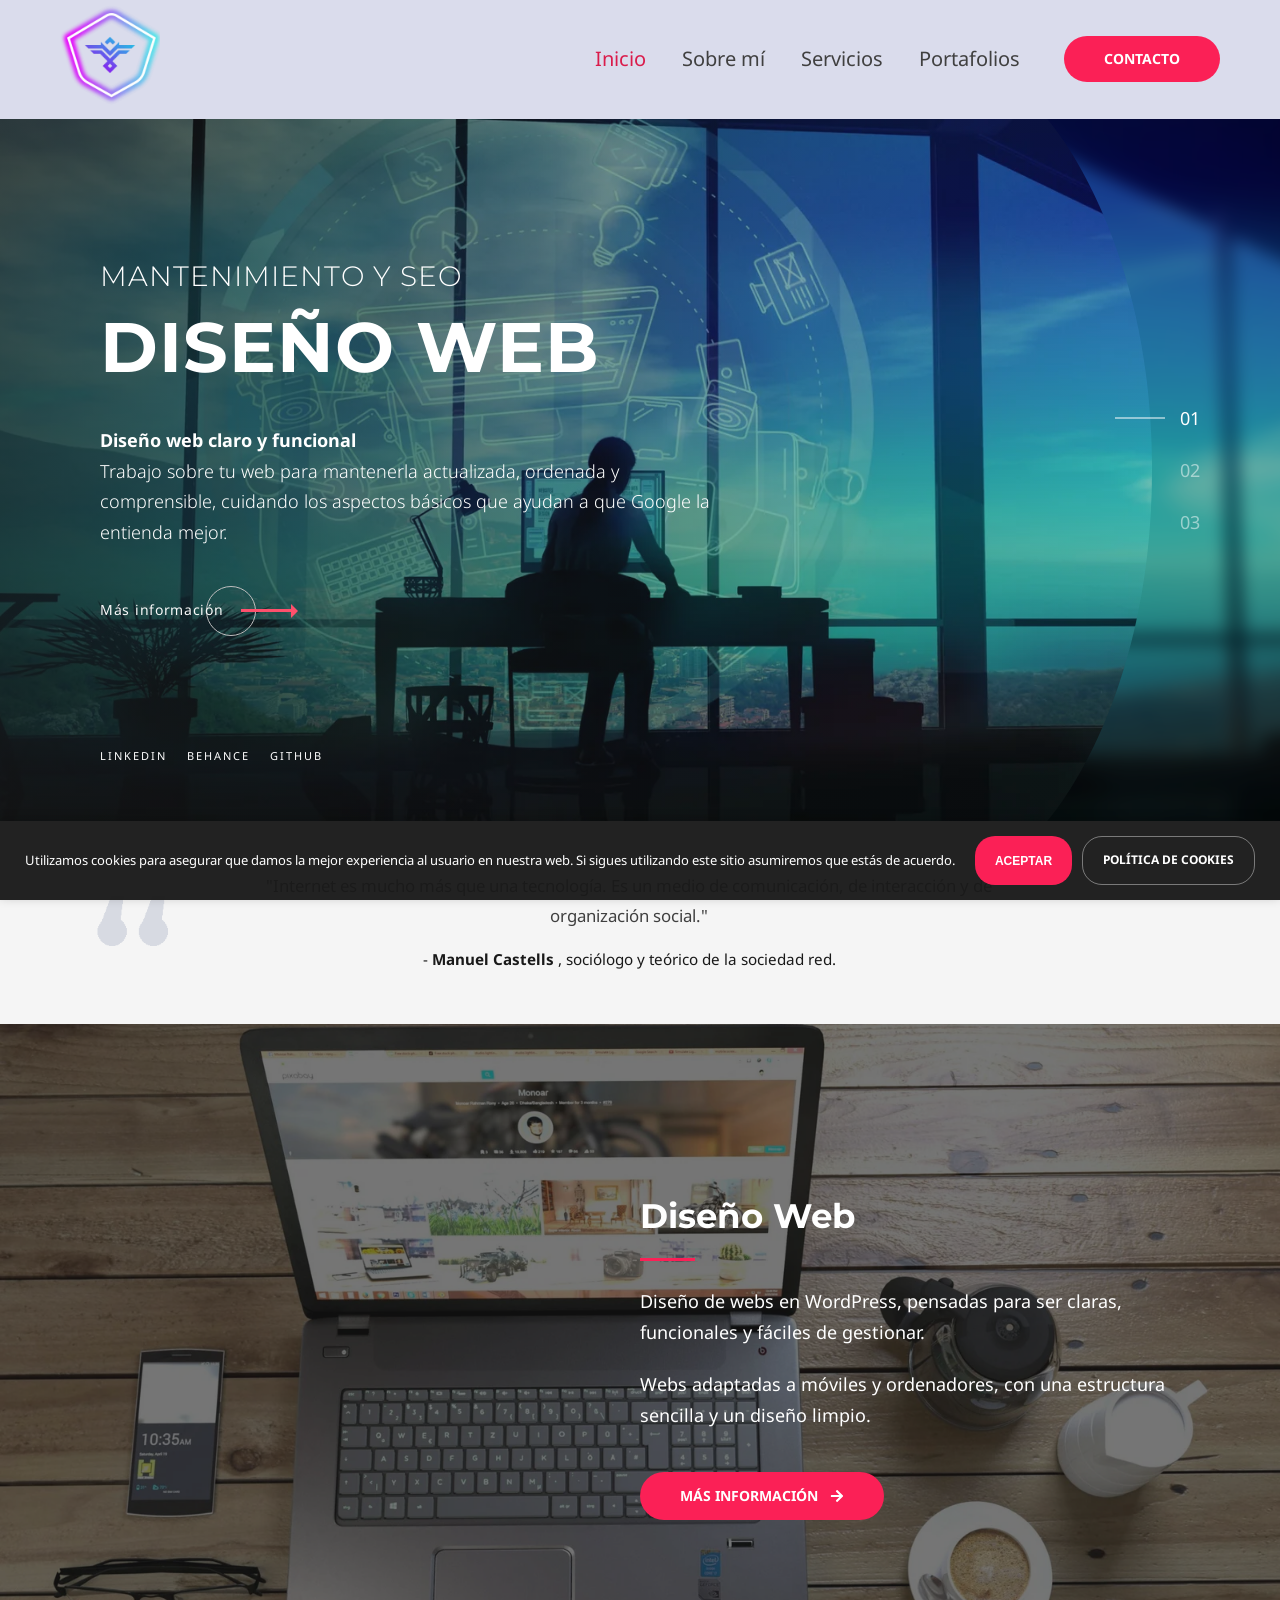
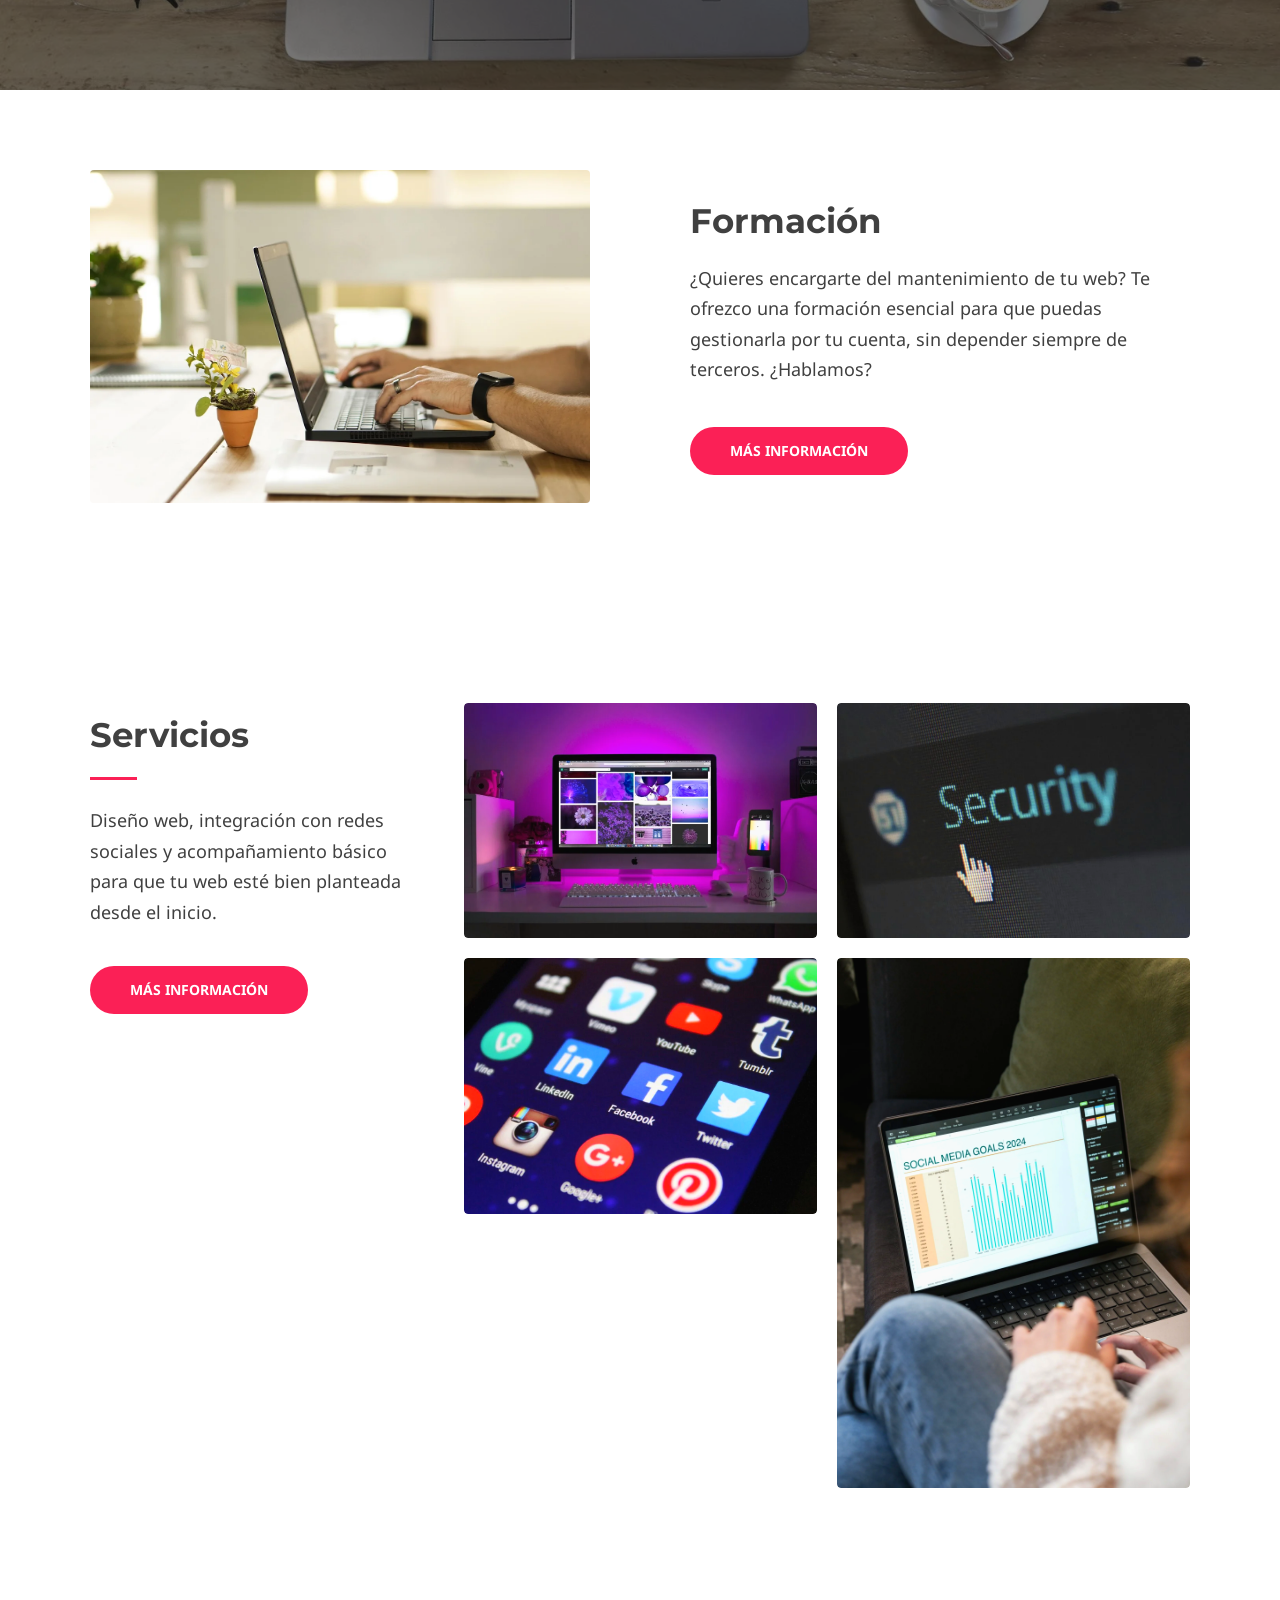
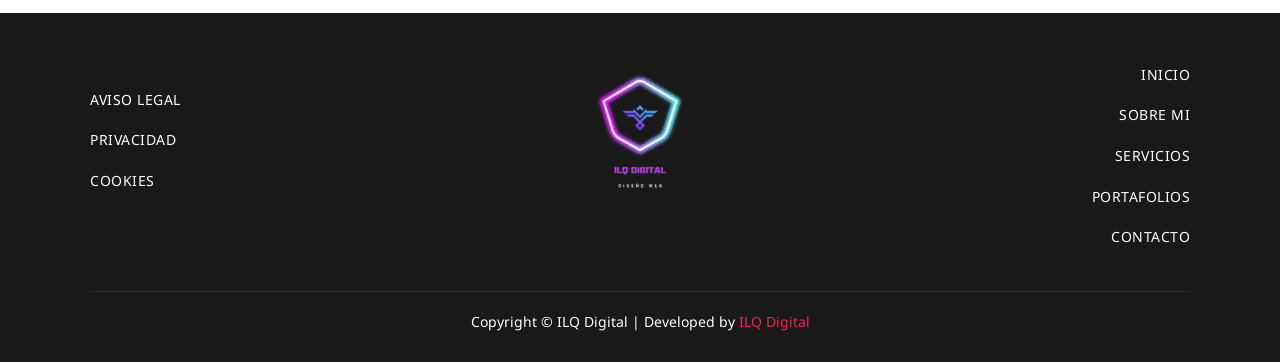
==== commit be78bfed: "Agregado link a canonical" ====
--- a/index.html
+++ b/index.html
@@ -8,38 +8,26 @@
        ==================================================================== -->
     <meta charset="UTF-8" />
     <meta name="viewport" content="width=device-width, initial-scale=1.0" />
-    <title>
-      Inicio - ILQ Digital | Diseño Web en WordPress, SEO y Formación
-    </title>
+    <title>Inicio - ILQ Digital | Diseño Web en WordPress, SEO y Formación</title>
     <meta
       name="description"
       content="ILQ Digital: Diseño de páginas web claras y funcionales en WordPress, mantenimiento, optimización SEO básica, seguridad web y formación personalizada."
     />
 
     <!-- Icono de pestaña del navegador (Favicon renombrado para SEO) -->
-    <link
-      rel="icon"
-      href="img/favicon-ilq-digital.jpg"
-      sizes="32x32"
-      type="image/jpeg"
-    />
+    <link rel="icon" href="img/favicon-ilq-digital.jpg" sizes="32x32" type="image/jpeg" />
 
     <!-- Tipografías oficiales de Google Fonts usadas en ilqdigital.es: Montserrat (700) y Noto Sans (400, 700) -->
     <link rel="preconnect" href="https://fonts.googleapis.com" />
     <link rel="preconnect" href="https://fonts.gstatic.com" crossorigin />
-    <link
-      href="https://fonts.googleapis.com/css2?family=Montserrat:wght@600;700&family=Noto+Sans:wght@300;400;700&display=swap"
-      rel="stylesheet"
-    />
+    <link href="https://fonts.googleapis.com/css2?family=Montserrat:wght@600;700&family=Noto+Sans:wght@300;400;700&display=swap" rel="stylesheet" />
 
     <!-- Hoja de estilos global comentada por apartados -->
     <link rel="stylesheet" href="css/styles.css" />
   </head>
   <body>
     <!-- Enlace de accesibilidad para lectores de pantalla y navegación con teclado -->
-    <a class="enlace-saltar-contenido" href="#contenido-principal"
-      >Ir al contenido</a
-    >
+    <a class="enlace-saltar-contenido" href="#contenido-principal">Ir al contenido</a>
 
     <!-- ====================================================================
        CABECERA PRINCIPAL DE LA WEB (HEADER)
@@ -62,12 +50,7 @@
         </div>
 
         <!-- Botón Hamburguesa (solo visible en pantallas móviles y tablets) -->
-        <button
-          class="boton-menu-movil"
-          id="boton-menu-movil"
-          aria-label="Abrir menú de navegación"
-          aria-expanded="false"
-        >
+        <button class="boton-menu-movil" id="boton-menu-movil" aria-label="Abrir menú de navegación" aria-expanded="false">
           <svg viewBox="0 0 24 24" aria-hidden="true">
             <path d="M3 6h18v2H3V6zm0 5h18v2H3v-2zm0 5h18v2H3v-2z"></path>
           </svg>
@@ -75,26 +58,19 @@
 
         <!-- Subapartado: Menú de Navegación Principal + Botón de Acción -->
         <div class="cabecera-derecha" id="cabecera-navegacion">
-          <nav
-            class="menu-navegacion"
-            aria-label="Navegación principal del sitio"
-          >
+          <nav class="menu-navegacion" aria-label="Navegación principal del sitio">
             <ul class="menu-lista">
               <li class="menu-item">
-                <a href="index.html" class="activo" aria-current="page"
-                  >Inicio</a
-                >
+                <a href="index.html" class="activo" aria-current="page">Inicio</a>
               </li>
-              <li class="menu-item"><a href="sobre-mi.html">Sobre mí</a></li>
+              <li class="menu-item"><a href="sobre-mi">Sobre mí</a></li>
               <li class="menu-item"><a href="servicios.html">Servicios</a></li>
               <li class="menu-item">
                 <a href="portafolios.html">Portafolios</a>
               </li>
             </ul>
           </nav>
-          <a href="contacto.html" class="boton-principal boton-cabecera"
-            >Contacto</a
-          >
+          <a href="contacto.html" class="boton-principal boton-cabecera">Contacto</a>
         </div>
       </div>
     </header>
@@ -109,10 +85,7 @@
          diapositivas que cambian cada 7 segundos, con fondo desenfocado,
          máscara curva lateral y botón animado con círculo deslizante.
          ================================================================== -->
-      <section
-        class="hero-slider"
-        aria-label="Presentación de servicios destacados"
-      >
+      <section class="hero-slider" aria-label="Presentación de servicios destacados">
         <ul class="slider-lista">
           <!-- DIAPOSITIVA 1: Mantenimiento y SEO / Diseño Web -->
           <li class="slider-diapositiva activa">
@@ -120,21 +93,14 @@
             <div class="slider-fondo-blur">
               <div
                 class="slider-imagen"
-                style="
-                  background-image: url(&quot;img/slider-diseno-web-mantenimiento-seo-wordpress.png&quot;);
-                "
+                style="background-image: url(&quot;img/slider-diseno-web-mantenimiento-seo-wordpress.png&quot;)"
                 role="img"
                 aria-label="Diseño web profesional y posicionamiento SEO en WordPress"
               ></div>
             </div>
             <!-- Imagen principal con máscara curva lateral -->
             <div class="slider-imagen-mascara">
-              <div
-                class="slider-imagen"
-                style="
-                  background-image: url(&quot;img/slider-diseno-web-mantenimiento-seo-wordpress.png&quot;);
-                "
-              ></div>
+              <div class="slider-imagen" style="background-image: url(&quot;img/slider-diseno-web-mantenimiento-seo-wordpress.png&quot;)"></div>
             </div>
             <!-- Textos y botón animado de la diapositiva 1 -->
             <div class="slider-contenido-envoltorio">
@@ -143,10 +109,10 @@
                 <h1 class="slider-titulo">Diseño Web</h1>
                 <div class="slider-descripcion">
                   <p>
-                    <strong>Diseño web claro y funcional</strong><br />
-                    Trabajo sobre tu web para mantenerla actualizada, ordenada y
-                    comprensible, cuidando los aspectos básicos que ayudan a que
-                    Google la entienda mejor.
+                    <strong>Diseño web claro y funcional</strong>
+                    <br />
+                    Trabajo sobre tu web para mantenerla actualizada, ordenada y comprensible, cuidando los aspectos básicos que ayudan a que Google
+                    la entienda mejor.
                   </p>
                 </div>
                 <a href="servicios.html" class="boton-dragon-enlace">
@@ -170,20 +136,13 @@
             <div class="slider-fondo-blur">
               <div
                 class="slider-imagen"
-                style="
-                  background-image: url(&quot;img/slider-analisis-seguridad-web-wordpress.jpg&quot;);
-                "
+                style="background-image: url(&quot;img/slider-analisis-seguridad-web-wordpress.jpg&quot;)"
                 role="img"
                 aria-label="Análisis inicial de seguridad web en WordPress"
               ></div>
             </div>
             <div class="slider-imagen-mascara">
-              <div
-                class="slider-imagen"
-                style="
-                  background-image: url(&quot;img/slider-analisis-seguridad-web-wordpress.jpg&quot;);
-                "
-              ></div>
+              <div class="slider-imagen" style="background-image: url(&quot;img/slider-analisis-seguridad-web-wordpress.jpg&quot;)"></div>
             </div>
             <div class="slider-contenido-envoltorio">
               <div class="slider-contenido">
@@ -191,10 +150,8 @@
                 <h1 class="slider-titulo">Tranquilidad para tu Web</h1>
                 <div class="slider-descripcion">
                   <p>
-                    Reviso los aspectos básicos de seguridad en WordPress para
-                    evitar errores comunes. Te explico qué conviene ajustar y te
-                    entrego recomendaciones prácticas para proteger tu web desde
-                    el principio.
+                    Reviso los aspectos básicos de seguridad en WordPress para evitar errores comunes. Te explico qué conviene ajustar y te entrego
+                    recomendaciones prácticas para proteger tu web desde el principio.
                   </p>
                 </div>
                 <a href="contacto.html" class="boton-dragon-enlace">
@@ -218,32 +175,20 @@
             <div class="slider-fondo-blur">
               <div
                 class="slider-imagen"
-                style="
-                  background-image: url(&quot;img/slider-formacion-gestion-web-wordpress.jpg&quot;);
-                "
+                style="background-image: url(&quot;img/slider-formacion-gestion-web-wordpress.jpg&quot;)"
                 role="img"
                 aria-label="Formación personalizada para gestionar tu propia web en WordPress"
               ></div>
             </div>
             <div class="slider-imagen-mascara">
-              <div
-                class="slider-imagen"
-                style="
-                  background-image: url(&quot;img/slider-formacion-gestion-web-wordpress.jpg&quot;);
-                "
-              ></div>
+              <div class="slider-imagen" style="background-image: url(&quot;img/slider-formacion-gestion-web-wordpress.jpg&quot;)"></div>
             </div>
             <div class="slider-contenido-envoltorio">
               <div class="slider-contenido">
-                <h4 class="slider-subtitulo">
-                  Aprende a gestionar tu propia web
-                </h4>
+                <h4 class="slider-subtitulo">Aprende a gestionar tu propia web</h4>
                 <h1 class="slider-titulo">Formación</h1>
                 <div class="slider-descripcion">
-                  <p>
-                    Si quieres encargarte tú del mantenimiento de tu página, te
-                    acompaño paso a paso para que entiendas qué haces y por qué.
-                  </p>
+                  <p>Si quieres encargarte tú del mantenimiento de tu página, te acompaño paso a paso para que entiendas qué haces y por qué.</p>
                 </div>
                 <a href="contacto.html" class="boton-dragon-enlace">
                   <div class="boton-dragon">
@@ -264,51 +209,16 @@
 
         <!-- Enlaces a perfiles profesionales en la parte inferior izquierda del Slider -->
         <div class="slider-redes-sociales">
-          <a
-            href="https://www.linkedin.com/in/inmalq/"
-            target="_blank"
-            rel="noopener"
-            >Linkedin</a
-          >
-          <a
-            href="https://www.behance.net/ilqdigital#"
-            target="_blank"
-            rel="noopener"
-            >Behance</a
-          >
-          <a href="https://github.com/ILQDigital" target="_blank" rel="noopener"
-            >GitHub</a
-          >
+          <a href="https://www.linkedin.com/in/inmalq/" target="_blank" rel="noopener">Linkedin</a>
+          <a href="https://www.behance.net/ilqdigital#" target="_blank" rel="noopener">Behance</a>
+          <a href="https://github.com/ILQDigital" target="_blank" rel="noopener">GitHub</a>
         </div>
 
         <!-- Botones numéricos de paginación (01, 02, 03) a la derecha del Slider -->
-        <div
-          class="slider-paginacion"
-          role="tablist"
-          aria-label="Selector de diapositivas"
-        >
-          <button
-            type="button"
-            class="activo"
-            aria-label="Diapositiva 1: Diseño Web"
-            aria-current="true"
-          >
-            01
-          </button>
-          <button
-            type="button"
-            aria-label="Diapositiva 2: Seguridad Web"
-            aria-current="false"
-          >
-            02
-          </button>
-          <button
-            type="button"
-            aria-label="Diapositiva 3: Formación"
-            aria-current="false"
-          >
-            03
-          </button>
+        <div class="slider-paginacion" role="tablist" aria-label="Selector de diapositivas">
+          <button type="button" class="activo" aria-label="Diapositiva 1: Diseño Web" aria-current="true">01</button>
+          <button type="button" aria-label="Diapositiva 2: Seguridad Web" aria-current="false">02</button>
+          <button type="button" aria-label="Diapositiva 3: Formación" aria-current="false">03</button>
         </div>
       </section>
 
@@ -321,22 +231,16 @@
         <div class="contenedor">
           <div class="cita-fila">
             <div class="cita-columna-icono">
-              <img
-                src="img/icono-comillas-cita-diseno-web.png"
-                alt="Icono decorativo de comillas para cita"
-                width="90"
-                height="72"
-                loading="lazy"
-              />
+              <img src="img/icono-comillas-cita-diseno-web.png" alt="Icono decorativo de comillas para cita" width="90" height="72" loading="lazy" />
             </div>
             <div class="cita-columna-texto">
               <p class="cita-frase">
-                "Internet es mucho más que una tecnología. Es un medio de
-                comunicación, de interacción y de organización social."
+                "Internet es mucho más que una tecnología. Es un medio de comunicación, de interacción y de organización social."
               </p>
               <div class="cita-autor">
-                - <strong>Manuel Castells</strong>, sociólogo y teórico de la
-                sociedad red.
+                -
+                <strong>Manuel Castells</strong>
+                , sociólogo y teórico de la sociedad red.
               </div>
             </div>
           </div>
@@ -349,22 +253,13 @@
          con una capa oscura superpuesta para que el texto blanco de la mitad
          derecha resalte mientras el usuario hace scroll.
          ================================================================== -->
-      <section
-        class="seccion-parallax-diseno animar-al-scroll animacion-swing"
-        aria-label="Información sobre Diseño Web"
-      >
+      <section class="seccion-parallax-diseno animar-al-scroll animacion-swing" aria-label="Información sobre Diseño Web">
         <div class="contenedor">
           <div class="parallax-contenido-derecha">
             <h2>Diseño Web</h2>
             <span class="divisor-rosa" aria-hidden="true"></span>
-            <p>
-              Diseño de webs en WordPress, pensadas para ser claras, funcionales
-              y fáciles de gestionar.
-            </p>
-            <p>
-              Webs adaptadas a móviles y ordenadores, con una estructura
-              sencilla y un diseño limpio.
-            </p>
+            <p>Diseño de webs en WordPress, pensadas para ser claras, funcionales y fáciles de gestionar.</p>
+            <p>Webs adaptadas a móviles y ordenadores, con una estructura sencilla y un diseño limpio.</p>
             <a href="servicios.html" class="boton-principal">
               <span>Más información</span>
               <svg viewBox="0 0 448 512" aria-hidden="true">
@@ -382,10 +277,7 @@
          Muestra a la izquierda una imagen representativa de formación online
          y a la derecha la explicación del servicio con enlace a formacion.html.
          ================================================================== -->
-      <section
-        class="seccion-inicio-formacion animar-al-scroll animacion-swing"
-        aria-label="Resumen de Formación en WordPress"
-      >
+      <section class="seccion-inicio-formacion animar-al-scroll animacion-swing" aria-label="Resumen de Formación en WordPress">
         <div class="contenedor">
           <div class="fila-dos-columnas">
             <!-- Columna izquierda: Imagen SEO optimizada -->
@@ -403,13 +295,10 @@
             <div class="columna-mitad">
               <h2>Formación</h2>
               <p>
-                ¿Quieres encargarte del mantenimiento de tu web? Te ofrezco una
-                formación esencial para que puedas gestionarla por tu cuenta,
-                sin depender siempre de terceros. ¿Hablamos?
+                ¿Quieres encargarte del mantenimiento de tu web? Te ofrezco una formación esencial para que puedas gestionarla por tu cuenta, sin
+                depender siempre de terceros. ¿Hablamos?
               </p>
-              <a href="formacion.html" class="boton-principal"
-                >Más información</a
-              >
+              <a href="formacion.html" class="boton-principal">Más información</a>
             </div>
           </div>
         </div>
@@ -424,26 +313,15 @@
          Las imágenes incluyen los filtros CSS exactos (brightness, contrast,
          saturate y hue-rotate) de la web original.
          ================================================================== -->
-      <section
-        class="seccion-inicio-servicios animar-al-scroll animacion-swing"
-        aria-label="Galería visual de Servicios"
-      >
+      <section class="seccion-inicio-servicios animar-al-scroll animacion-swing" aria-label="Galería visual de Servicios">
         <div class="contenedor">
           <div class="fila-tres-columnas">
             <!-- Columna 1 (1/3): Presentación textual de Servicios -->
             <div class="columna-tercio-texto">
               <h2>Servicios</h2>
-              <span
-                class="divisor-rosa divisor-rosa--15"
-                aria-hidden="true"
-              ></span>
-              <p>
-                Diseño web, integración con redes sociales y acompañamiento
-                básico para que tu web esté bien planteada desde el inicio.
-              </p>
-              <a href="servicios.html" class="boton-principal"
-                >Más información</a
-              >
+              <span class="divisor-rosa divisor-rosa--15" aria-hidden="true"></span>
+              <p>Diseño web, integración con redes sociales y acompañamiento básico para que tu web esté bien planteada desde el inicio.</p>
+              <a href="servicios.html" class="boton-principal">Más información</a>
             </div>
 
             <!-- Columna 2 (1/3): Primera pareja de imágenes con filtros CSS -->
@@ -560,23 +438,14 @@
        BANNER DE AVISO DE COOKIES
        Aparece en la parte inferior y se oculta al pulsar "Aceptar".
        ==================================================================== -->
-    <aside
-      class="aviso-cookies"
-      id="aviso-cookies"
-      aria-label="Aviso de uso de cookies"
-    >
+    <aside class="aviso-cookies" id="aviso-cookies" aria-label="Aviso de uso de cookies">
       <p>
-        Utilizamos cookies para asegurar que damos la mejor experiencia al
-        usuario en nuestra web. Si sigues utilizando este sitio asumiremos que
+        Utilizamos cookies para asegurar que damos la mejor experiencia al usuario en nuestra web. Si sigues utilizando este sitio asumiremos que
         estás de acuerdo.
       </p>
       <div class="aviso-cookies-botones">
-        <button type="button" class="boton-cookie" id="boton-aceptar-cookies">
-          Aceptar
-        </button>
-        <a href="cookies.html" class="boton-cookie boton-cookie--secundario"
-          >Política de cookies</a
-        >
+        <button type="button" class="boton-cookie" id="boton-aceptar-cookies">Aceptar</button>
+        <a href="cookies.html" class="boton-cookie boton-cookie--secundario">Política de cookies</a>
       </div>
     </aside>
 
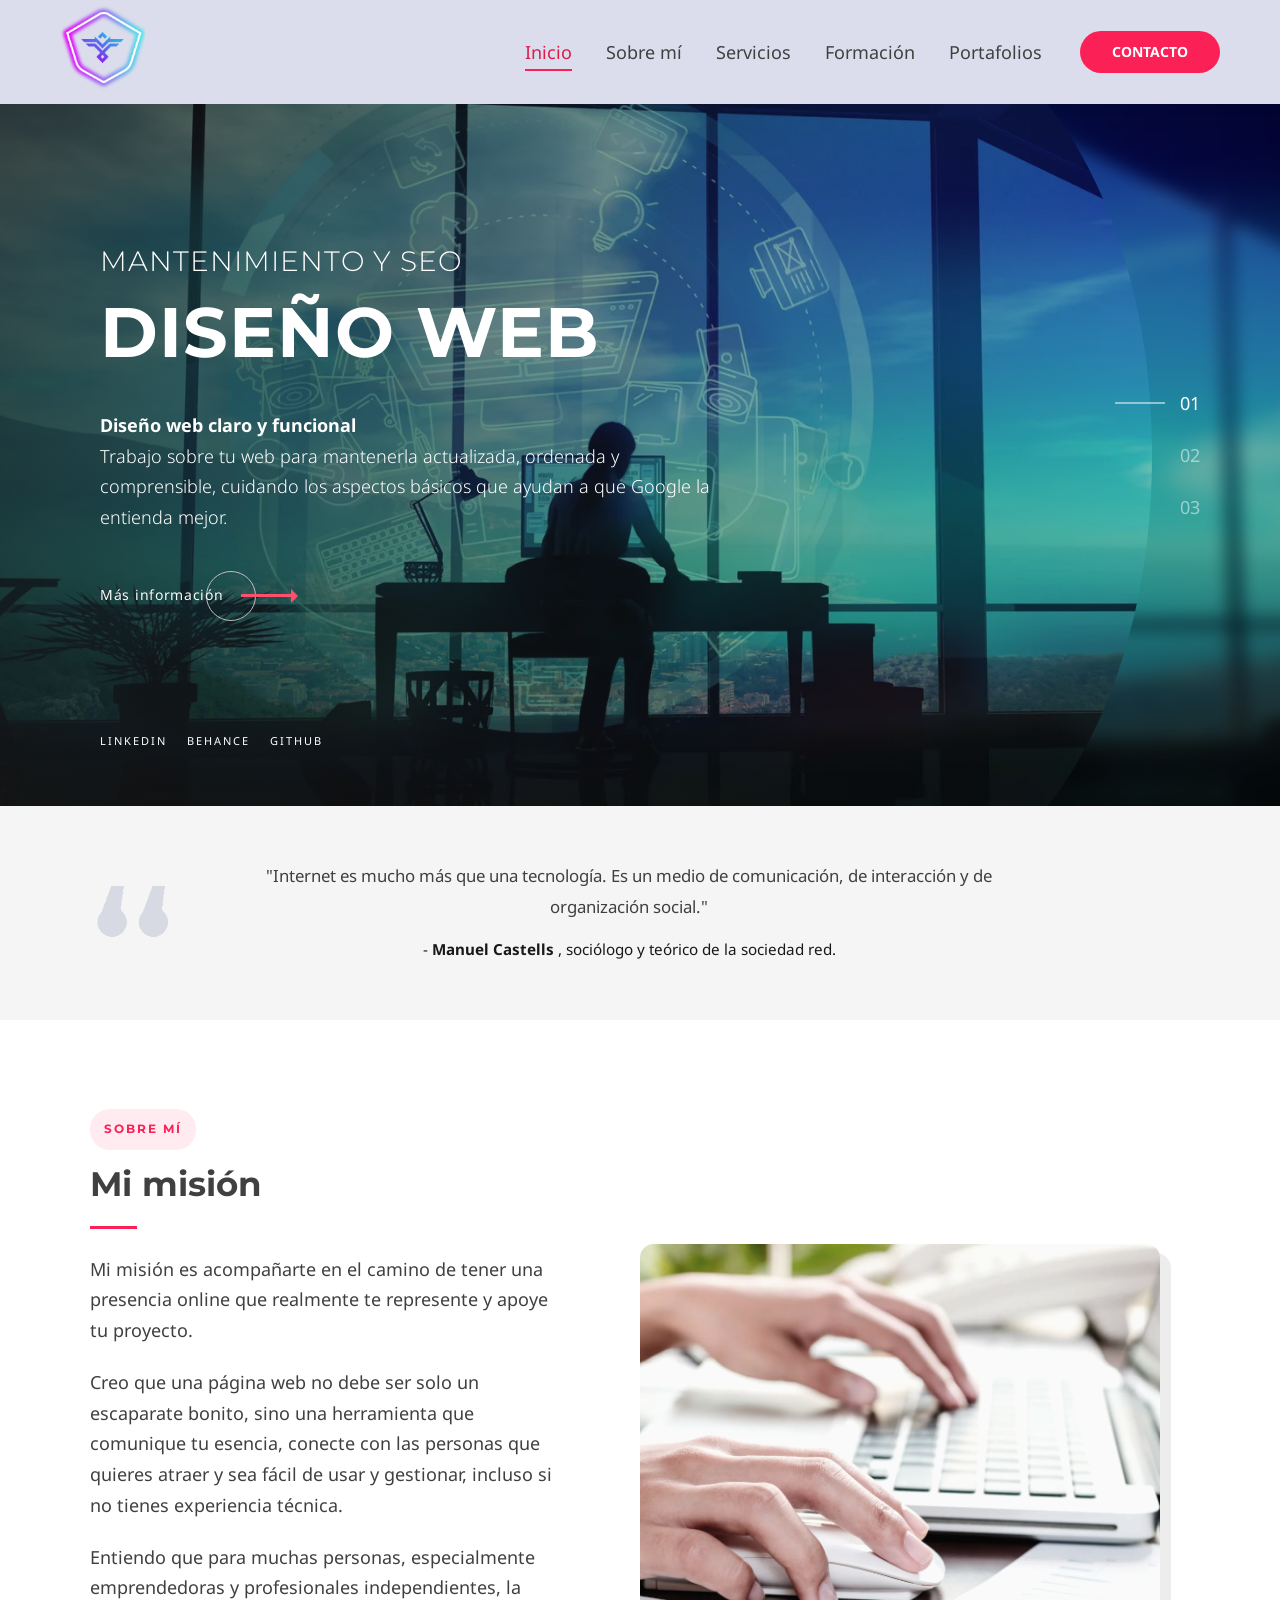
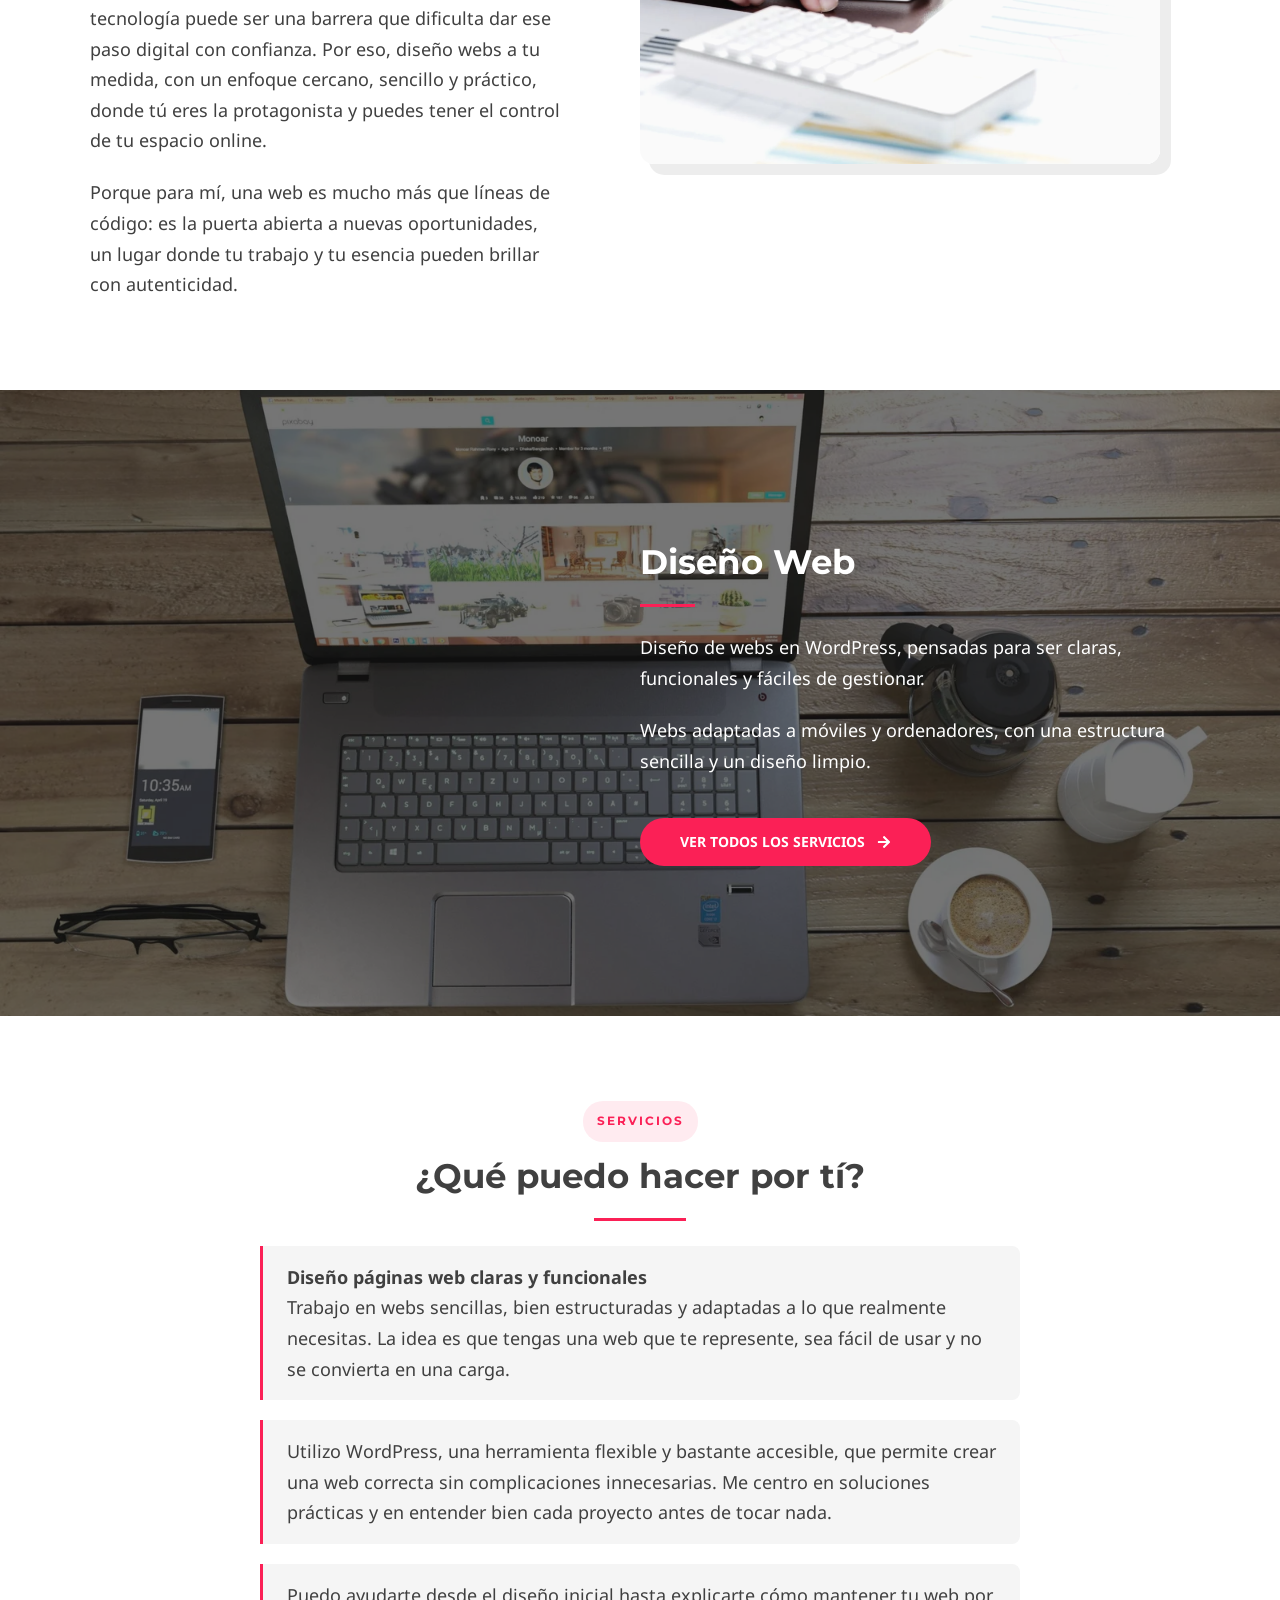
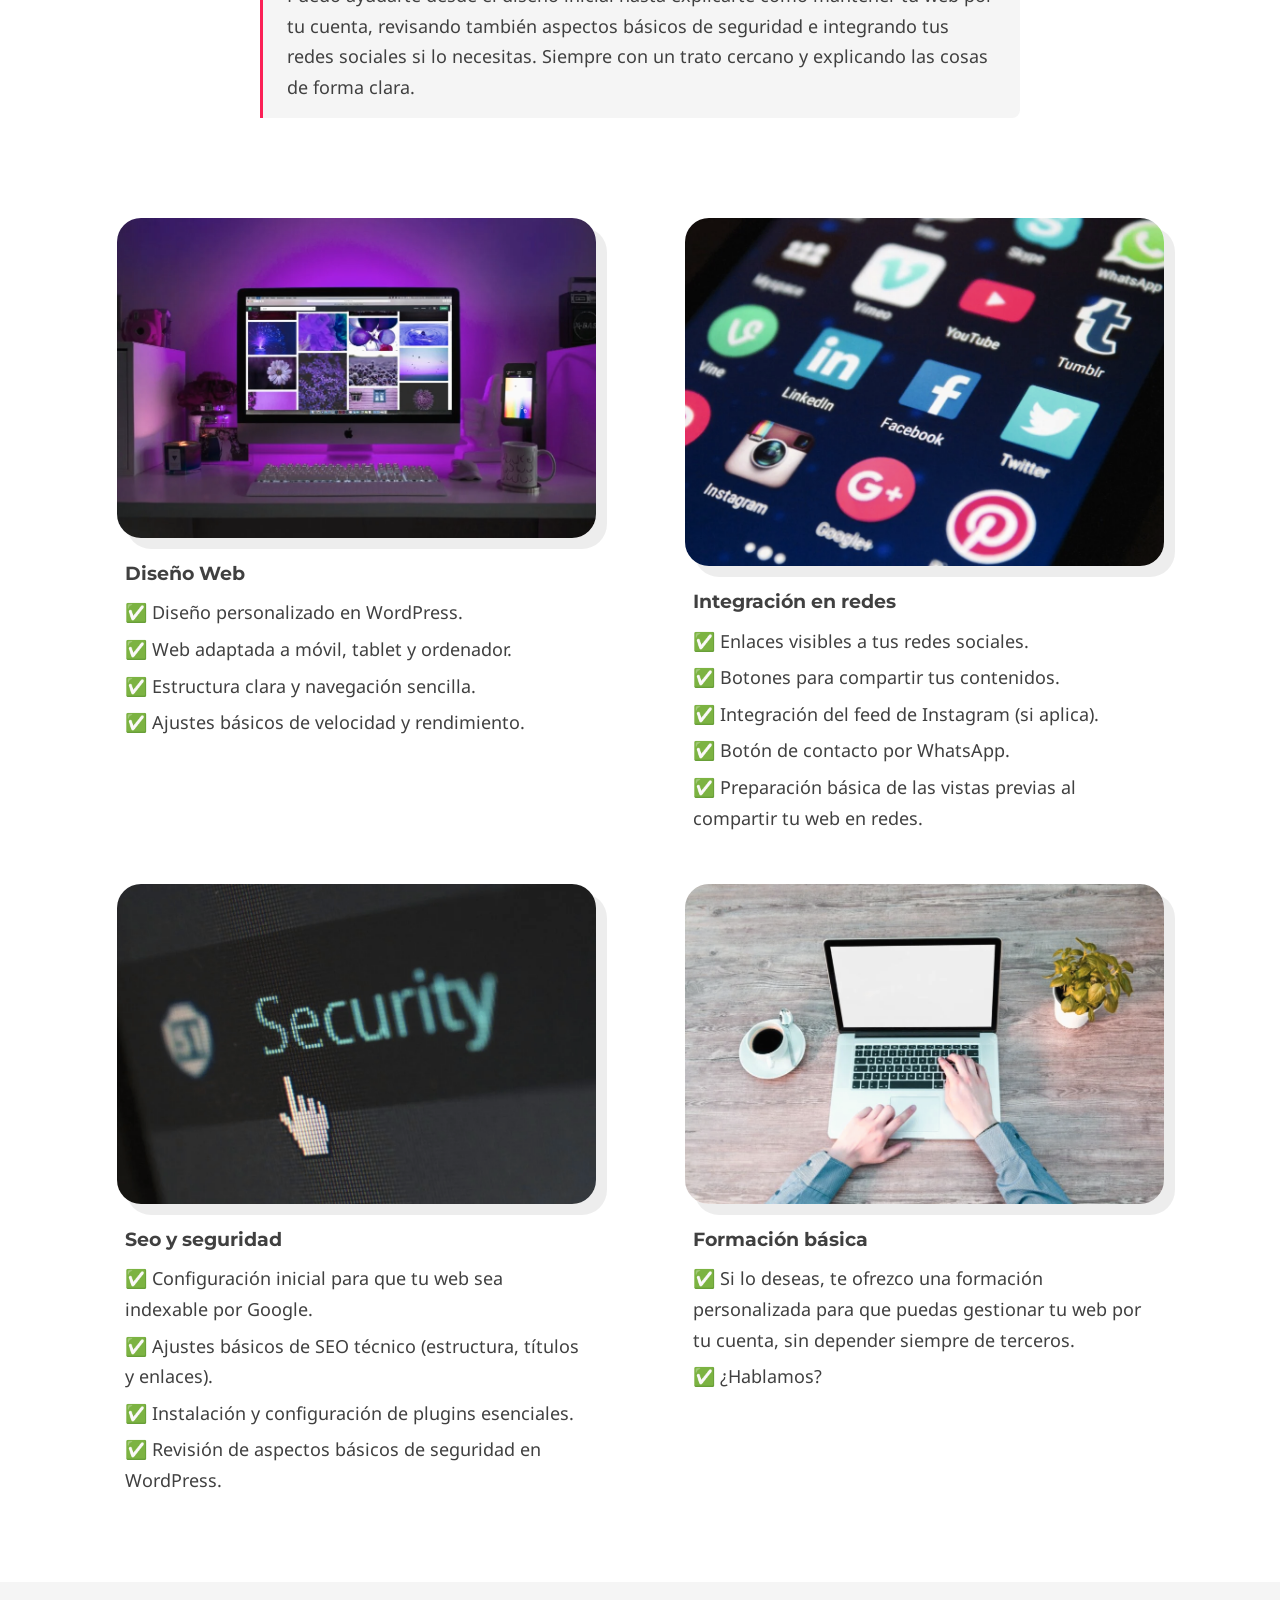
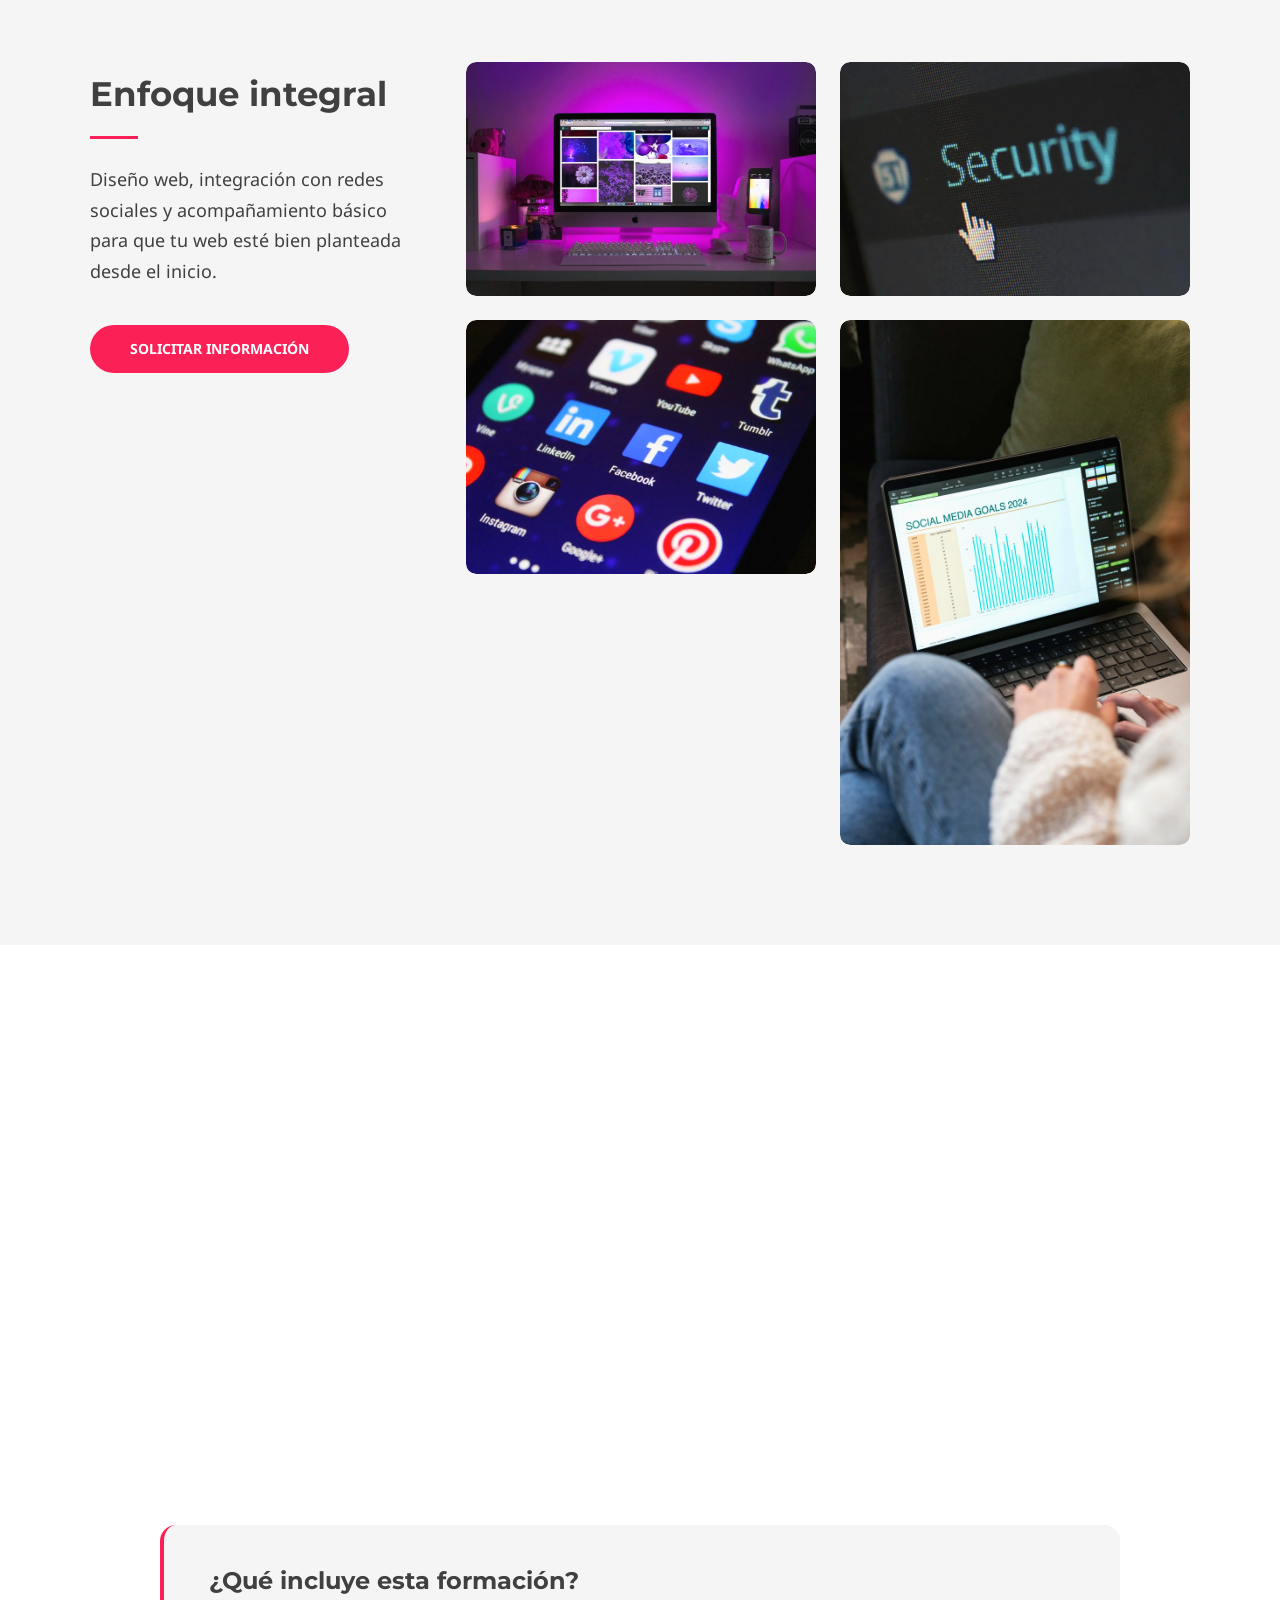
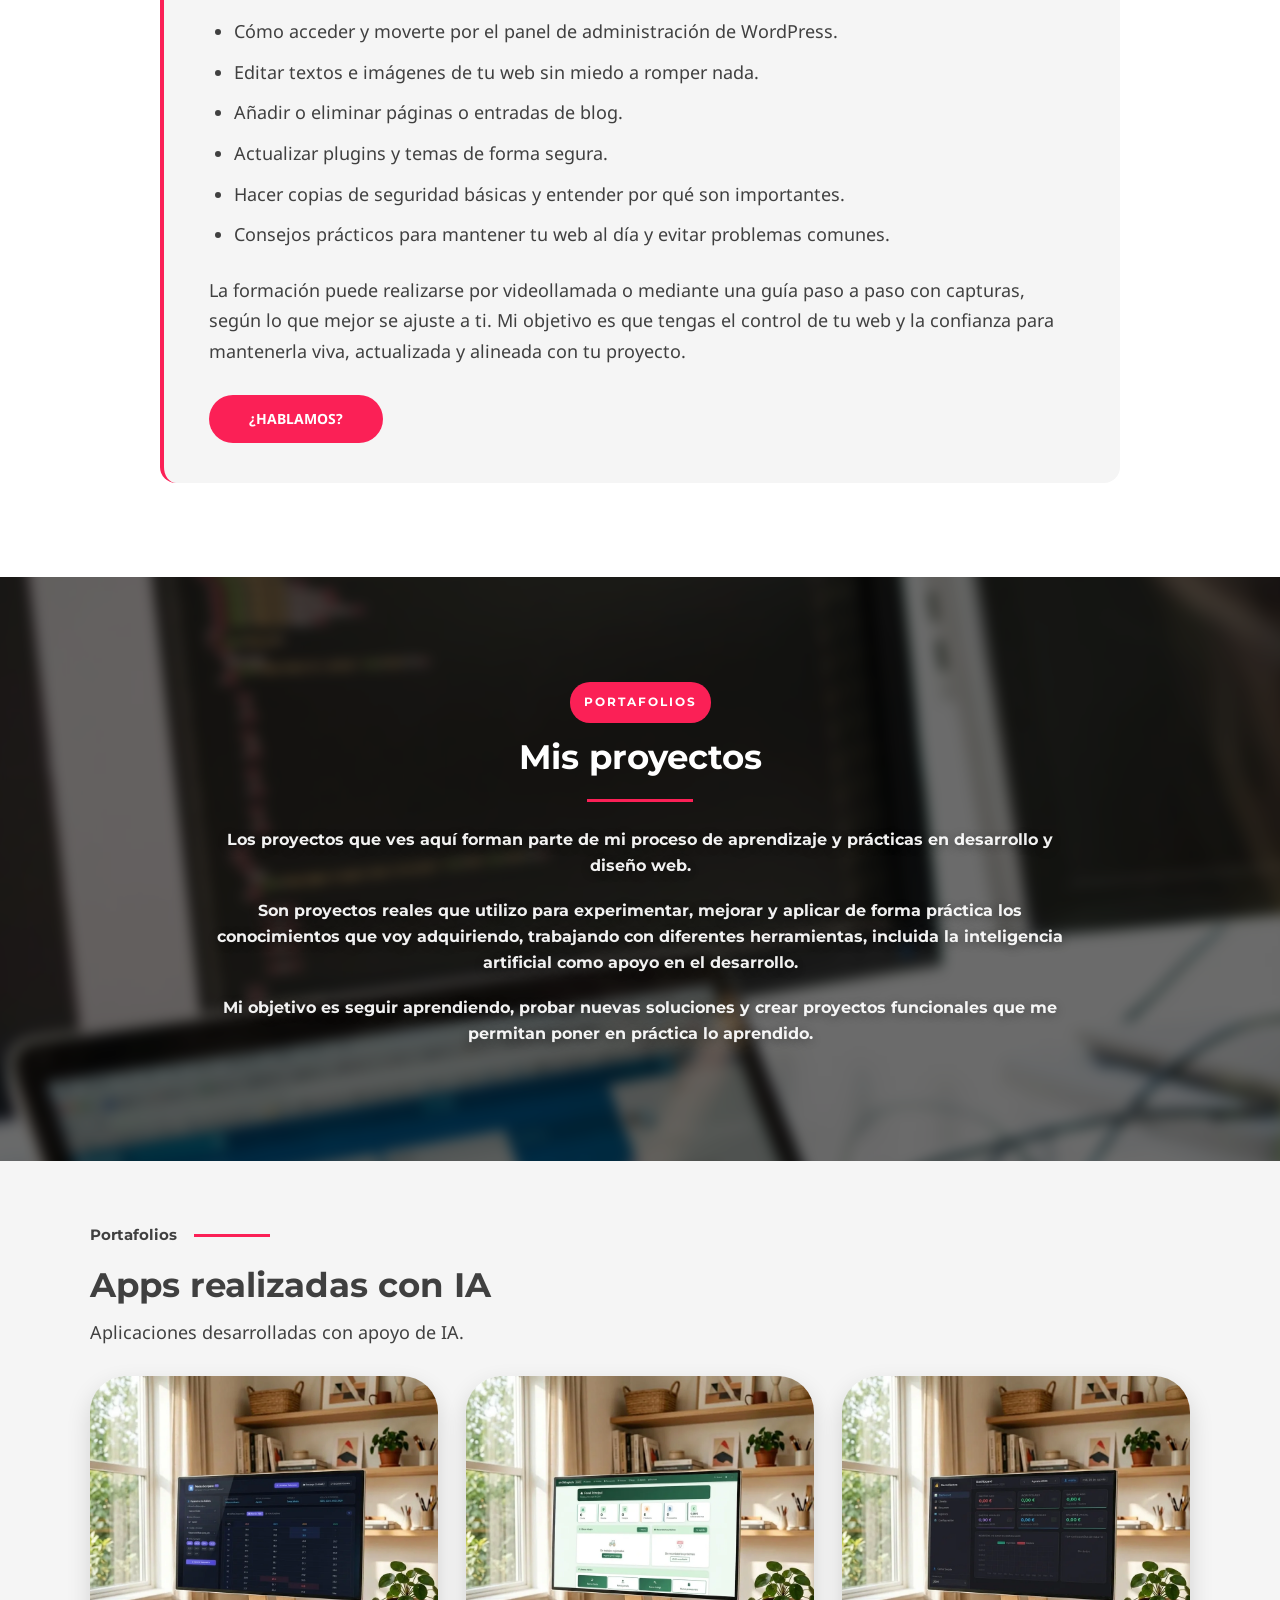
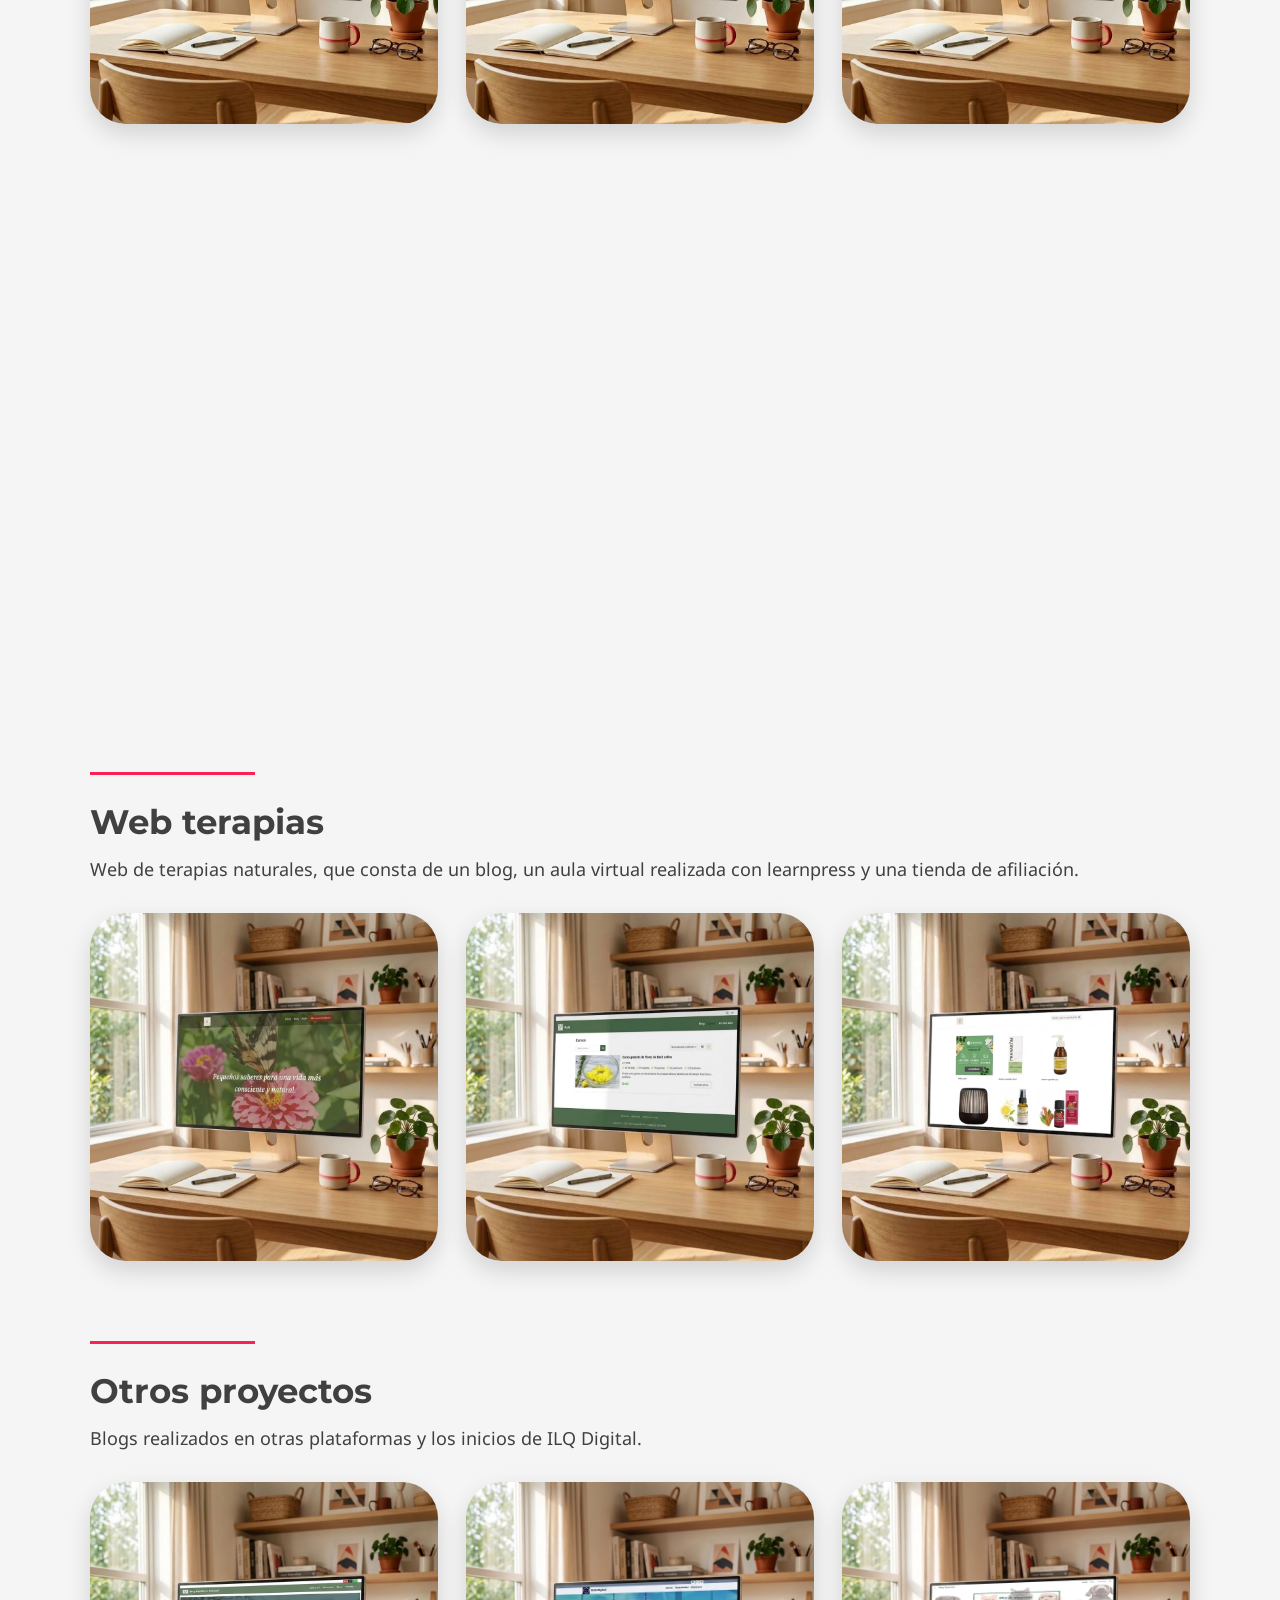
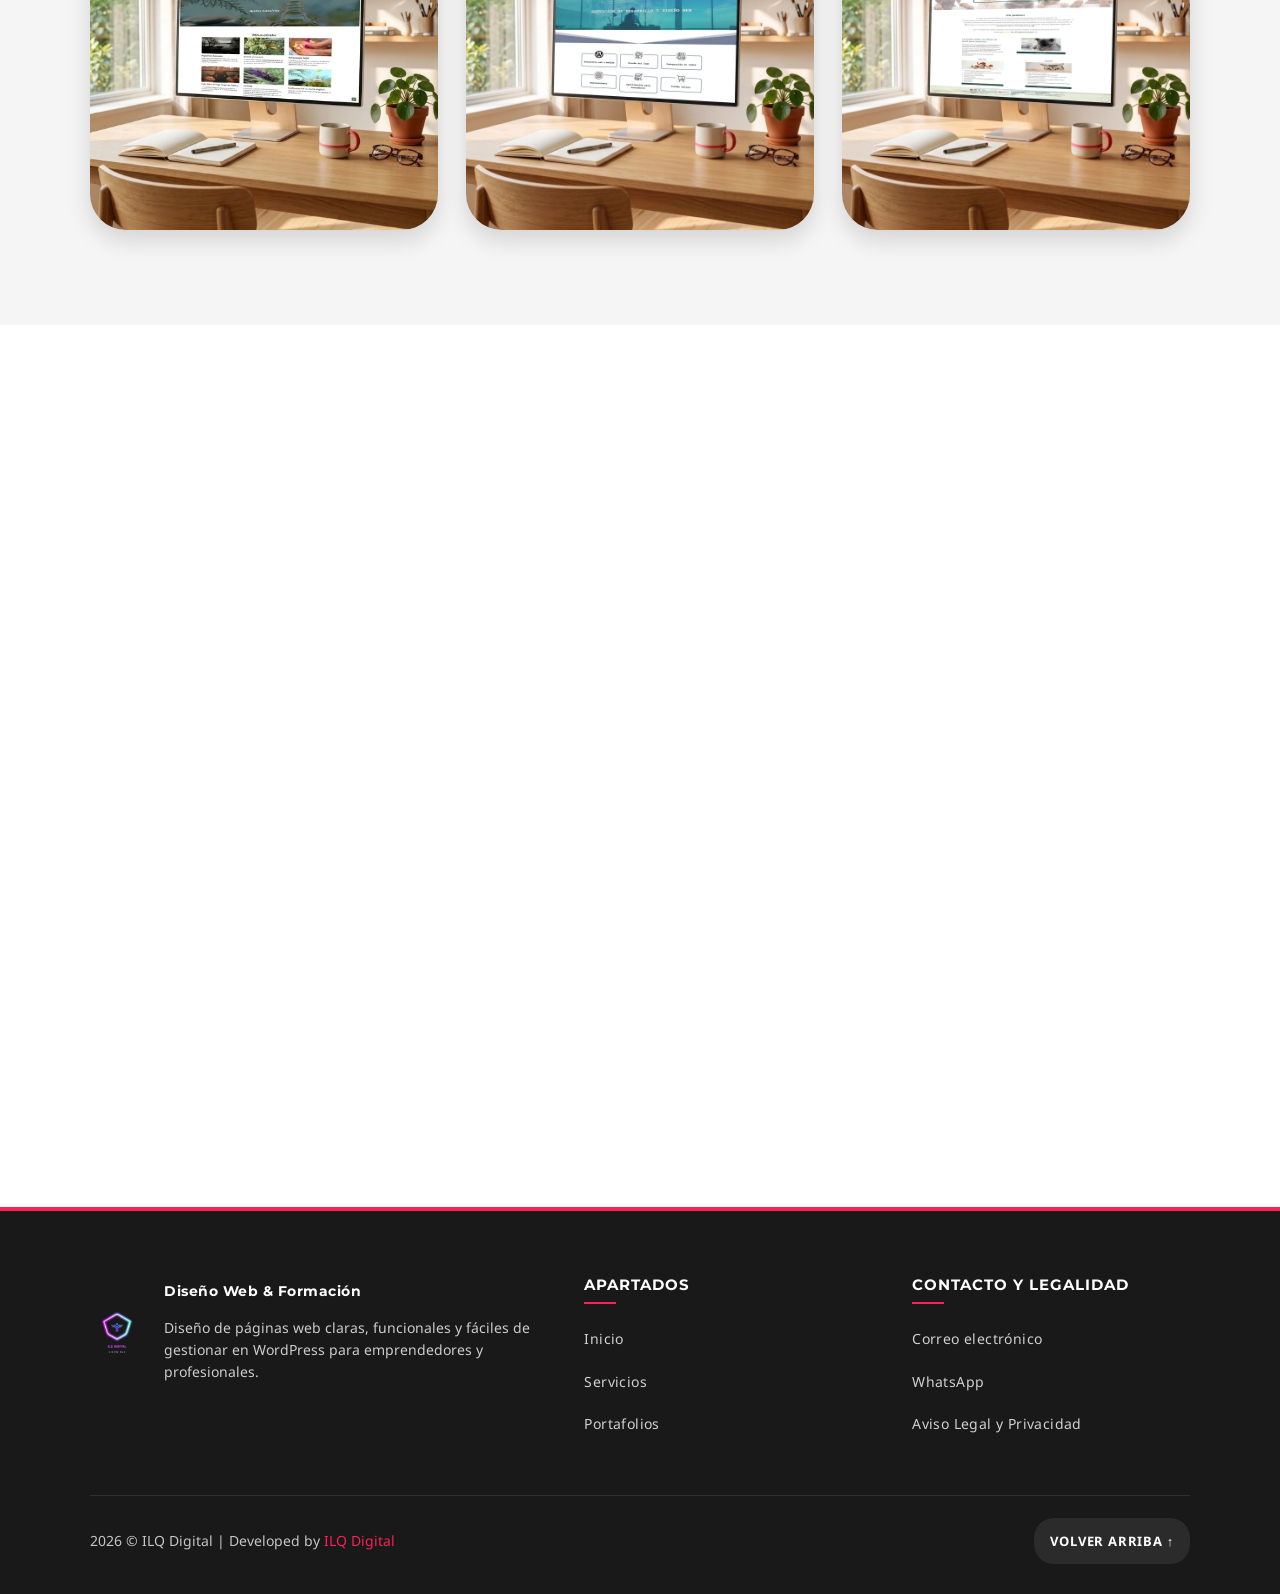
==== commit 20fc579b: "Unificación páginas web" ====
--- a/index.html
+++ b/index.html
@@ -8,19 +8,22 @@
        ==================================================================== -->
     <meta charset="UTF-8" />
     <meta name="viewport" content="width=device-width, initial-scale=1.0" />
-    <title>Inicio - ILQ Digital | Diseño Web en WordPress, SEO y Formación</title>
+    <title>ILQ Digital | Diseño Web en WordPress, SEO, Formación y Portafolio</title>
     <meta
       name="description"
-      content="ILQ Digital: Diseño de páginas web claras y funcionales en WordPress, mantenimiento, optimización SEO básica, seguridad web y formación personalizada."
+      content="ILQ Digital: Diseño de páginas web claras y funcionales en WordPress, mantenimiento, optimización SEO básica, seguridad web, formación personalizada y portafolio de proyectos."
     />
 
     <!-- Icono de pestaña del navegador (Favicon renombrado para SEO) -->
     <link rel="icon" href="img/favicon-ilq-digital.jpg" sizes="32x32" type="image/jpeg" />
 
-    <!-- Tipografías oficiales de Google Fonts usadas en ilqdigital.es: Montserrat (700) y Noto Sans (400, 700) -->
+    <!-- Tipografías oficiales de Google Fonts usadas en ilqdigital.es: Montserrat (600, 700) y Noto Sans (300, 400, 700) -->
     <link rel="preconnect" href="https://fonts.googleapis.com" />
     <link rel="preconnect" href="https://fonts.gstatic.com" crossorigin />
     <link href="https://fonts.googleapis.com/css2?family=Montserrat:wght@600;700&family=Noto+Sans:wght@300;400;700&display=swap" rel="stylesheet" />
+
+    <!-- Link para canonical -->
+    <link rel="canonical" href="https://ilqdigital.es/" />
 
     <!-- Hoja de estilos global comentada por apartados -->
     <link rel="stylesheet" href="css/styles.css" />
@@ -30,15 +33,16 @@
     <a class="enlace-saltar-contenido" href="#contenido-principal">Ir al contenido</a>
 
     <!-- ====================================================================
-       CABECERA PRINCIPAL DE LA WEB (HEADER)
-       Contiene el logotipo a la izquierda, el menú de navegación con efecto
-       zoom al pasar el ratón y el botón destacado de "Contacto" a la derecha.
+       CABECERA PRINCIPAL DE LA WEB (HEADER - NAVEGACIÓN ONE-PAGE)
+       Contiene el logotipo a la izquierda, el menú de navegación por anclas
+       con indicador activo automático al hacer scroll y el botón destacado
+       de "Contacto" a la derecha.
        ==================================================================== -->
     <header class="cabecera-sitio" id="masthead">
       <div class="cabecera-contenedor">
         <!-- Subapartado: Logotipo de marca -->
         <div class="cabecera-logo">
-          <a href="index.html" aria-label="ILQ Digital - Ir a Inicio">
+          <a href="#inicio" aria-label="ILQ Digital - Ir a Inicio">
             <img
               src="img/logo-icono-ilq-digital-diseno-web.png"
               alt="Logotipo de ILQ Digital Diseño Web y SEO"
@@ -60,32 +64,32 @@
         <div class="cabecera-derecha" id="cabecera-navegacion">
           <nav class="menu-navegacion" aria-label="Navegación principal del sitio">
             <ul class="menu-lista">
-              <li class="menu-item">
-                <a href="index.html" class="activo" aria-current="page">Inicio</a>
-              </li>
-              <li class="menu-item"><a href="sobre-mi">Sobre mí</a></li>
-              <li class="menu-item"><a href="servicios.html">Servicios</a></li>
-              <li class="menu-item">
-                <a href="portafolios.html">Portafolios</a>
-              </li>
+              <li class="menu-item"><a href="#inicio" class="activo" aria-current="page">Inicio</a></li>
+              <li class="menu-item"><a href="#sobre-mi">Sobre mí</a></li>
+              <li class="menu-item"><a href="#servicios">Servicios</a></li>
+              <li class="menu-item"><a href="#formacion">Formación</a></li>
+              <li class="menu-item"><a href="#portafolios">Portafolios</a></li>
             </ul>
           </nav>
-          <a href="contacto.html" class="boton-principal boton-cabecera">Contacto</a>
+          <a href="#contacto" class="boton-principal boton-cabecera">Contacto</a>
         </div>
       </div>
     </header>
 
     <!-- ====================================================================
-       CONTENIDO PRINCIPAL DE LA PÁGINA DE INICIO (MAIN)
+       CONTENIDO PRINCIPAL DE LA WEB UNIFICADA (ONE-PAGE MAIN)
+       Todos los apartados de la web están integrados en esta única página
+       y claramente comentados en castellano bloque por bloque.
        ==================================================================== -->
     <main id="contenido-principal">
       <!-- ==================================================================
-         APARTADO 1: HERO SLIDER PRINCIPAL (Efecto Dragon)
-         Este apartado es la portada interactiva de la web. Consta de 3
-         diapositivas que cambian cada 7 segundos, con fondo desenfocado,
-         máscara curva lateral y botón animado con círculo deslizante.
+         BLOQUE 1: INICIO - HERO SLIDER PRINCIPAL (Efecto Dragon)
+         Este apartado es la portada interactiva de la web. Se respeta
+         íntegramente el slider original de 3 diapositivas que cambian cada
+         7 segundos, con fondo desenfocado, máscara curva lateral y botón
+         animado con círculo deslizante.
          ================================================================== -->
-      <section class="hero-slider" aria-label="Presentación de servicios destacados">
+      <section id="inicio" class="hero-slider" aria-label="Presentación de servicios destacados">
         <ul class="slider-lista">
           <!-- DIAPOSITIVA 1: Mantenimiento y SEO / Diseño Web -->
           <li class="slider-diapositiva activa">
@@ -115,7 +119,7 @@
                     la entienda mejor.
                   </p>
                 </div>
-                <a href="servicios.html" class="boton-dragon-enlace">
+                <a href="#servicios" class="boton-dragon-enlace">
                   <div class="boton-dragon">
                     <span class="boton-dragon-texto">Más información</span>
                     <div class="boton-dragon-figuras">
@@ -154,43 +158,7 @@
                     recomendaciones prácticas para proteger tu web desde el principio.
                   </p>
                 </div>
-                <a href="contacto.html" class="boton-dragon-enlace">
-                  <div class="boton-dragon">
-                    <span class="boton-dragon-texto">Mas información</span>
-                    <div class="boton-dragon-figuras">
-                      <div class="boton-dragon-flecha"></div>
-                      <div class="boton-dragon-circulo-borde"></div>
-                      <div class="boton-dragon-circulo-mascara">
-                        <div class="boton-dragon-circulo-pequeno"></div>
-                      </div>
-                    </div>
-                  </div>
-                </a>
-              </div>
-            </div>
-          </li>
-
-          <!-- DIAPOSITIVA 3: Aprende a gestionar tu propia web / Formación -->
-          <li class="slider-diapositiva">
-            <div class="slider-fondo-blur">
-              <div
-                class="slider-imagen"
-                style="background-image: url(&quot;img/slider-formacion-gestion-web-wordpress.jpg&quot;)"
-                role="img"
-                aria-label="Formación personalizada para gestionar tu propia web en WordPress"
-              ></div>
-            </div>
-            <div class="slider-imagen-mascara">
-              <div class="slider-imagen" style="background-image: url(&quot;img/slider-formacion-gestion-web-wordpress.jpg&quot;)"></div>
-            </div>
-            <div class="slider-contenido-envoltorio">
-              <div class="slider-contenido">
-                <h4 class="slider-subtitulo">Aprende a gestionar tu propia web</h4>
-                <h1 class="slider-titulo">Formación</h1>
-                <div class="slider-descripcion">
-                  <p>Si quieres encargarte tú del mantenimiento de tu página, te acompaño paso a paso para que entiendas qué haces y por qué.</p>
-                </div>
-                <a href="contacto.html" class="boton-dragon-enlace">
+                <a href="#contacto" class="boton-dragon-enlace">
                   <div class="boton-dragon">
                     <span class="boton-dragon-texto">Más información</span>
                     <div class="boton-dragon-figuras">
@@ -205,6 +173,42 @@
               </div>
             </div>
           </li>
+
+          <!-- DIAPOSITIVA 3: Aprende a gestionar tu propia web / Formación -->
+          <li class="slider-diapositiva">
+            <div class="slider-fondo-blur">
+              <div
+                class="slider-imagen"
+                style="background-image: url(&quot;img/slider-formacion-gestion-web-wordpress.jpg&quot;)"
+                role="img"
+                aria-label="Formación personalizada para gestionar tu propia web en WordPress"
+              ></div>
+            </div>
+            <div class="slider-imagen-mascara">
+              <div class="slider-imagen" style="background-image: url(&quot;img/slider-formacion-gestion-web-wordpress.jpg&quot;)"></div>
+            </div>
+            <div class="slider-contenido-envoltorio">
+              <div class="slider-contenido">
+                <h4 class="slider-subtitulo">Aprende a gestionar tu propia web</h4>
+                <h1 class="slider-titulo">Formación</h1>
+                <div class="slider-descripcion">
+                  <p>Si quieres encargarte tú del mantenimiento de tu página, te acompaño paso a paso para que entiendas qué haces y por qué.</p>
+                </div>
+                <a href="#formacion" class="boton-dragon-enlace">
+                  <div class="boton-dragon">
+                    <span class="boton-dragon-texto">Más información</span>
+                    <div class="boton-dragon-figuras">
+                      <div class="boton-dragon-flecha"></div>
+                      <div class="boton-dragon-circulo-borde"></div>
+                      <div class="boton-dragon-circulo-mascara">
+                        <div class="boton-dragon-circulo-pequeno"></div>
+                      </div>
+                    </div>
+                  </div>
+                </a>
+              </div>
+            </div>
+          </li>
         </ul>
 
         <!-- Enlaces a perfiles profesionales en la parte inferior izquierda del Slider -->
@@ -223,11 +227,12 @@
       </section>
 
       <!-- ==================================================================
-         APARTADO 2: SECCIÓN DE CITA / TESTIMONIO
+         BLOQUE 2: SECCIÓN DE CITA / TESTIMONIO DESTACADO
          Franja con fondo gris suave (#f5f5f5) que destaca una reflexión
-         sobre la importancia de Internet como medio de comunicación.
+         de Manuel Castells sobre la importancia de Internet como medio
+         de comunicación, interacción y organización social.
          ================================================================== -->
-      <section class="seccion-cita" aria-label="Cita destacada">
+      <section class="seccion-cita animar-al-scroll" aria-label="Cita destacada">
         <div class="contenedor">
           <div class="cita-fila">
             <div class="cita-columna-icono">
@@ -248,20 +253,69 @@
       </section>
 
       <!-- ==================================================================
-         APARTADO 3: SECCIÓN DISEÑO WEB (CON EFECTO PARALLAX Y ANIMACIÓN SWING)
-         Esta sección utiliza una imagen de fondo fija (background-attachment: fixed)
-         con una capa oscura superpuesta para que el texto blanco de la mitad
-         derecha resalte mientras el usuario hace scroll.
+         BLOQUE 3: APARTADO "SOBRE MÍ" Y "MI MISIÓN"
+         Unifica la página sobre-mi.html sin banner intermedio para mantener
+         la continuidad visual. Muestra el bloque a 2 columnas donde se explica
+         la filosofía de trabajo cercano y práctico para emprendedores,
+         acompañado de su imagen de contenido con transición suave unificada.
          ================================================================== -->
-      <section class="seccion-parallax-diseno animar-al-scroll animacion-swing" aria-label="Información sobre Diseño Web">
+      <section id="sobre-mi" class="apartado-onepage" aria-label="Sobre mí y mi misión profesional">
+        <!-- Contenido de "Mi misión" en 2 columnas -->
+        <div class="seccion-sobre-mi">
+          <div class="contenedor">
+            <div class="sobre-mi-fila animar-al-scroll">
+              <!-- Columna Izquierda: Texto explicativo de "Sobre mí / Mi misión" -->
+              <div class="sobre-mi-texto">
+                <span class="etiqueta-seccion">Sobre mí</span>
+                <h2>Mi misión</h2>
+                <span class="divisor-rosa" aria-hidden="true"></span>
+                <p>Mi misión es acompañarte en el camino de tener una presencia online que realmente te represente y apoye tu proyecto.</p>
+                <p>
+                  Creo que una página web no debe ser solo un escaparate bonito, sino una herramienta que comunique tu esencia, conecte con las
+                  personas que quieres atraer y sea fácil de usar y gestionar, incluso si no tienes experiencia técnica.
+                </p>
+                <p>
+                  Entiendo que para muchas personas, especialmente emprendedoras y profesionales independientes, la tecnología puede ser una barrera
+                  que dificulta dar ese paso digital con confianza. Por eso, diseño webs a tu medida, con un enfoque cercano, sencillo y práctico,
+                  donde tú eres la protagonista y puedes tener el control de tu espacio online.
+                </p>
+                <p>
+                  Porque para mí, una web es mucho más que líneas de código: es la puerta abierta a nuevas oportunidades, un lugar donde tu trabajo y
+                  tu esencia pueden brillar con autenticidad.
+                </p>
+              </div>
+
+              <!-- Columna Derecha: Imagen con filtro cálido y animación suave unificada -->
+              <div class="sobre-mi-imagen">
+                <img
+                  src="img/mision-diseno-web-cercano-emprendedores.webp"
+                  alt="Teclado de trabajo representando el diseño web cercano y a medida para emprendedores"
+                  title="Diseño web cercano y práctico en ILQ Digital"
+                  class="imagen-estilo-mision efecto-hover-suave"
+                  width="1024"
+                  height="1024"
+                  loading="lazy"
+                />
+              </div>
+            </div>
+          </div>
+        </div>
+      </section>
+
+      <!-- ==================================================================
+         BLOQUE 4: SECCIÓN DESTACADA DE DISEÑO WEB (EFECTO PARALLAX)
+         Conserva la sección Parallax de la portada original con imagen de
+         fondo fija, capa oscura superpuesta y texto en la mitad derecha.
+         ================================================================== -->
+      <section class="seccion-parallax-diseno animar-al-scroll" aria-label="Información destacada sobre Diseño Web">
         <div class="contenedor">
           <div class="parallax-contenido-derecha">
             <h2>Diseño Web</h2>
             <span class="divisor-rosa" aria-hidden="true"></span>
             <p>Diseño de webs en WordPress, pensadas para ser claras, funcionales y fáciles de gestionar.</p>
             <p>Webs adaptadas a móviles y ordenadores, con una estructura sencilla y un diseño limpio.</p>
-            <a href="servicios.html" class="boton-principal">
-              <span>Más información</span>
+            <a href="#servicios" class="boton-principal">
+              <span>Ver todos los servicios</span>
               <svg viewBox="0 0 448 512" aria-hidden="true">
                 <path
                   d="M190.5 66.9l22.2-22.2c9.4-9.4 24.6-9.4 33.9 0L441 239c9.4 9.4 9.4 24.6 0 33.9L246.6 467.3c-9.4 9.4-24.6 9.4-33.9 0l-22.2-22.2c-9.5-9.5-9.3-25 .4-34.3L311.4 296H24c-13.3 0-24-10.7-24-24v-32c0-13.3 10.7-24 24-24h287.4L190.9 101.2c-9.8-9.3-10-24.8-.4-34.3z"
@@ -273,106 +327,590 @@
       </section>
 
       <!-- ==================================================================
-         APARTADO 4: SECCIÓN DE FORMACIÓN (DISEÑO DE 2 COLUMNAS)
-         Muestra a la izquierda una imagen representativa de formación online
-         y a la derecha la explicación del servicio con enlace a formacion.html.
+         BLOQUE 5: APARTADO DE "SERVICIOS" (INTRODUCCIÓN, CUADRÍCULA Y GALERÍA)
+         Unifica la página servicios.html junto con la galería visual de
+         servicios de la página de inicio, sin banner intermedio:
+         - Subbloque 5.1: Introducción "¿Qué puedo hacer por ti?" con citas.
+         - Subbloque 5.2: Cuadrícula 2x2 con el detalle de cada servicio.
+         - Subbloque 5.3: Resumen visual y galería con filtros CSS originales.
          ================================================================== -->
-      <section class="seccion-inicio-formacion animar-al-scroll animacion-swing" aria-label="Resumen de Formación en WordPress">
-        <div class="contenedor">
-          <div class="fila-dos-columnas">
-            <!-- Columna izquierda: Imagen SEO optimizada -->
-            <div class="columna-mitad">
-              <img
-                src="img/formacion-personalizada-wordpress-gestion-web.jpg"
-                alt="Formación personalizada en WordPress para aprender a gestionar tu propia página web"
-                title="Formación práctica en WordPress"
-                width="1280"
-                height="853"
-                loading="lazy"
-              />
-            </div>
-            <!-- Columna derecha: Texto y botón -->
-            <div class="columna-mitad">
-              <h2>Formación</h2>
+      <section id="servicios" class="apartado-onepage" aria-label="Servicios de diseño web, redes, SEO y formación">
+        <!-- Subbloque 5.1: Introducción "¿Qué puedo hacer por tí?" -->
+        <div class="seccion-servicios-intro animar-al-scroll">
+          <div class="servicios-intro-contenedor">
+            <span class="etiqueta-seccion">Servicios</span>
+            <h2>¿Qué puedo hacer por tí?</h2>
+            <span class="divisor-rosa divisor-rosa--centrado" aria-hidden="true"></span>
+
+            <blockquote class="cita-servicio">
               <p>
-                ¿Quieres encargarte del mantenimiento de tu web? Te ofrezco una formación esencial para que puedas gestionarla por tu cuenta, sin
-                depender siempre de terceros. ¿Hablamos?
+                <strong>Diseño páginas web claras y funcionales</strong>
+                <br />
+                Trabajo en webs sencillas, bien estructuradas y adaptadas a lo que realmente necesitas. La idea es que tengas una web que te
+                represente, sea fácil de usar y no se convierta en una carga.
               </p>
-              <a href="formacion.html" class="boton-principal">Más información</a>
+            </blockquote>
+
+            <blockquote class="cita-servicio">
+              <p>
+                Utilizo WordPress, una herramienta flexible y bastante accesible, que permite crear una web correcta sin complicaciones innecesarias.
+                Me centro en soluciones prácticas y en entender bien cada proyecto antes de tocar nada.
+              </p>
+            </blockquote>
+
+            <blockquote class="cita-servicio">
+              <p>
+                Puedo ayudarte desde el diseño inicial hasta explicarte cómo mantener tu web por tu cuenta, revisando también aspectos básicos de
+                seguridad e integrando tus redes sociales si lo necesitas. Siempre con un trato cercano y explicando las cosas de forma clara.
+              </p>
+            </blockquote>
+          </div>
+        </div>
+
+        <!-- Subbloque 5.3: Cuadrícula 2x2 de servicios detallados -->
+        <div class="seccion-servicios-cuadricula">
+          <div class="contenedor">
+            <!-- Fila Superior: Diseño Web + Integración en redes -->
+            <div class="servicios-fila">
+              <!-- Tarjeta 1: Diseño Web -->
+              <article class="tarjeta-servicio animar-al-scroll">
+                <div class="tarjeta-servicio-imagen-envoltorio">
+                  <img
+                    src="img/servicio-diseno-web-wordpress-responsive.jpg"
+                    alt="Servicio de diseño web personalizado en WordPress adaptable a móvil, tablet y ordenador"
+                    title="Diseño Web en WordPress"
+                    class="imagen-estilo-servicio efecto-hover-suave"
+                    width="1024"
+                    height="683"
+                    loading="lazy"
+                  />
+                </div>
+                <div class="tarjeta-servicio-contenido">
+                  <h5>Diseño Web</h5>
+                  <ul class="lista-check-servicios">
+                    <li>✅ Diseño personalizado en WordPress.</li>
+                    <li>✅ Web adaptada a móvil, tablet y ordenador.</li>
+                    <li>✅ Estructura clara y navegación sencilla.</li>
+                    <li>✅ Ajustes básicos de velocidad y rendimiento.</li>
+                  </ul>
+                </div>
+              </article>
+
+              <!-- Tarjeta 2: Integración en redes -->
+              <article class="tarjeta-servicio animar-al-scroll">
+                <div class="tarjeta-servicio-imagen-envoltorio">
+                  <img
+                    src="img/servicio-integracion-redes-sociales-web.jpg"
+                    alt="Integración de redes sociales, botones para compartir y contacto por WhatsApp en tu web"
+                    title="Integración en redes sociales"
+                    class="imagen-estilo-servicio efecto-hover-suave"
+                    width="1024"
+                    height="743"
+                    loading="lazy"
+                  />
+                </div>
+                <div class="tarjeta-servicio-contenido">
+                  <h5>Integración en redes</h5>
+                  <ul class="lista-check-servicios">
+                    <li>✅ Enlaces visibles a tus redes sociales.</li>
+                    <li>✅ Botones para compartir tus contenidos.</li>
+                    <li>✅ Integración del feed de Instagram (si aplica).</li>
+                    <li>✅ Botón de contacto por WhatsApp.</li>
+                    <li>✅ Preparación básica de las vistas previas al compartir tu web en redes.</li>
+                  </ul>
+                </div>
+              </article>
+            </div>
+
+            <!-- Fila Inferior: Seo y seguridad + Formación básica -->
+            <div class="servicios-fila">
+              <!-- Tarjeta 3: Seo y seguridad -->
+              <article class="tarjeta-servicio animar-al-scroll">
+                <div class="tarjeta-servicio-imagen-envoltorio">
+                  <img
+                    src="img/servicio-optimizacion-seo-seguridad-wordpress.jpg"
+                    alt="Optimización SEO básica e instalación de seguridad esencial en WordPress"
+                    title="SEO y Seguridad Web"
+                    class="imagen-estilo-servicio efecto-hover-suave"
+                    width="1024"
+                    height="683"
+                    loading="lazy"
+                  />
+                </div>
+                <div class="tarjeta-servicio-contenido">
+                  <h5>Seo y seguridad</h5>
+                  <ul class="lista-check-servicios">
+                    <li>✅ Configuración inicial para que tu web sea indexable por Google.</li>
+                    <li>✅ Ajustes básicos de SEO técnico (estructura, títulos y enlaces).</li>
+                    <li>✅ Instalación y configuración de plugins esenciales.</li>
+                    <li>✅ Revisión de aspectos básicos de seguridad en WordPress.</li>
+                  </ul>
+                </div>
+              </article>
+
+              <!-- Tarjeta 4: Formación básica (con enlace directo al bloque #formacion) -->
+              <article class="tarjeta-servicio animar-al-scroll">
+                <div class="tarjeta-servicio-imagen-envoltorio">
+                  <a href="#formacion" aria-label="Ver detalles de Formación básica">
+                    <img
+                      src="img/servicio-formacion-basica-autonomia-wordpress.jpg"
+                      alt="Espacio de trabajo cómodo con portátil para formación básica de autogestión en WordPress"
+                      title="Formación básica personalizada en WordPress"
+                      class="imagen-estilo-servicio efecto-hover-suave"
+                      width="1024"
+                      height="683"
+                      loading="lazy"
+                    />
+                  </a>
+                </div>
+                <div class="tarjeta-servicio-contenido">
+                  <h5><a href="#formacion">Formación básica</a></h5>
+                  <ul class="lista-check-servicios">
+                    <li>
+                      ✅ Si lo deseas, te ofrezco una formación personalizada para que puedas gestionar tu web por tu cuenta, sin depender siempre de
+                      terceros.
+                    </li>
+                    <li>✅ ¿Hablamos?</li>
+                  </ul>
+                </div>
+              </article>
+            </div>
+          </div>
+        </div>
+
+        <!-- Subbloque 5.4: Galería visual de Servicios (de la página de inicio original) -->
+        <div class="seccion-inicio-servicios animar-al-scroll">
+          <div class="contenedor">
+            <div class="fila-tres-columnas">
+              <!-- Columna 1 (1/3): Presentación textual de enfoque integral -->
+              <div class="columna-tercio-texto">
+                <h2>Enfoque integral</h2>
+                <span class="divisor-rosa divisor-rosa--15" aria-hidden="true"></span>
+                <p>Diseño web, integración con redes sociales y acompañamiento básico para que tu web esté bien planteada desde el inicio.</p>
+                <a href="#contacto" class="boton-principal">Solicitar información</a>
+              </div>
+
+              <!-- Columna 2 (1/3): Primera pareja de imágenes con filtros CSS -->
+              <div class="columna-tercio-galeria">
+                <div class="galeria-item">
+                  <img
+                    src="img/servicio-diseno-web-wordpress-responsive.jpg"
+                    alt="Servicio de diseño web en WordPress adaptable a ordenadores y móviles"
+                    title="Diseño web responsive en WordPress"
+                    class="filtro-imagen-calido efecto-hover-suave"
+                    width="1024"
+                    height="683"
+                    loading="lazy"
+                  />
+                </div>
+                <div class="galeria-item">
+                  <img
+                    src="img/servicio-integracion-redes-sociales-web.jpg"
+                    alt="Integración de redes sociales y canales de comunicación en tu página web"
+                    title="Integración con redes sociales"
+                    class="filtro-imagen-vibrante efecto-hover-suave"
+                    width="1024"
+                    height="743"
+                    loading="lazy"
+                  />
+                </div>
+              </div>
+
+              <!-- Columna 3 (1/3): Segunda pareja de imágenes con filtros CSS -->
+              <div class="columna-tercio-galeria">
+                <div class="galeria-item">
+                  <img
+                    src="img/servicio-optimizacion-seo-seguridad-wordpress.jpg"
+                    alt="Revisión de seguridad web y protección básica para sitios WordPress"
+                    title="Seguridad web y SEO en WordPress"
+                    class="filtro-imagen-calido efecto-hover-suave"
+                    width="1024"
+                    height="683"
+                    loading="lazy"
+                  />
+                </div>
+                <div class="galeria-item">
+                  <img
+                    src="img/estrategia-redes-sociales-presencia-digital.jpg"
+                    alt="Estrategia en redes sociales y presencia digital en dispositivos móviles"
+                    title="Presencia digital y redes sociales"
+                    class="filtro-imagen-vibrante efecto-hover-suave"
+                    width="683"
+                    height="1024"
+                    loading="lazy"
+                  />
+                </div>
+              </div>
             </div>
           </div>
         </div>
       </section>
 
       <!-- ==================================================================
-         APARTADO 5: SECCIÓN DE SERVICIOS Y GALERÍA CON FILTROS CSS
-         Se divide en 3 columnas:
-         - Columna 1: Título "Servicios", divisor rosa, descripción y botón.
-         - Columna 2: 2 fotografías apiladas (Diseño Web y Redes).
-         - Columna 3: 2 fotografías apiladas (Seguridad Web y Redes Sociales).
-         Las imágenes incluyen los filtros CSS exactos (brightness, contrast,
-         saturate y hue-rotate) de la web original.
+         BLOQUE 6: APARTADO DE "FORMACIÓN" (RESUMEN VISUAL Y PROGRAMA DETALLADO)
+         Unifica la sección de Formación de Inicio (2 columnas con imagen) y
+         el detalle completo de la página formacion.html con los puntos de
+         aprendizaje para autogestionar WordPress, sin banner intermedio.
          ================================================================== -->
-      <section class="seccion-inicio-servicios animar-al-scroll animacion-swing" aria-label="Galería visual de Servicios">
-        <div class="contenedor">
-          <div class="fila-tres-columnas">
-            <!-- Columna 1 (1/3): Presentación textual de Servicios -->
-            <div class="columna-tercio-texto">
-              <h2>Servicios</h2>
+      <section id="formacion" class="apartado-onepage" aria-label="Formación personalizada en WordPress">
+        <!-- Subbloque 6.1: Presentación a 2 columnas (Imagen + Introducción) -->
+        <div class="seccion-inicio-formacion animar-al-scroll">
+          <div class="contenedor">
+            <div class="fila-dos-columnas">
+              <!-- Columna izquierda: Imagen SEO optimizada -->
+              <div class="columna-mitad">
+                <img
+                  src="img/formacion-personalizada-wordpress-gestion-web.jpg"
+                  alt="Formación personalizada en WordPress para aprender a gestionar tu propia página web"
+                  title="Formación práctica en WordPress"
+                  class="efecto-hover-suave"
+                  width="1280"
+                  height="853"
+                  loading="lazy"
+                />
+              </div>
+              <!-- Columna derecha: Introducción a la formación -->
+              <div class="columna-mitad">
+                <span class="etiqueta-seccion">Formación</span>
+                <h2>Formación básica para gestionar tu web</h2>
+                <span class="divisor-rosa" aria-hidden="true"></span>
+                <p>
+                  ¿Quieres encargarte del mantenimiento de tu web? Te ofrezco una formación esencial y personalizada para que puedas gestionarla tú
+                  mismo/a, sin depender siempre de terceros.
+                </p>
+                <p>
+                  Está pensada para que entiendas lo esencial sin necesidad de tener conocimientos técnicos previos, adaptándose por completo a tu
+                  ritmo y nivel.
+                </p>
+              </div>
+            </div>
+          </div>
+        </div>
+
+        <!-- Subbloque 6.3: Programa detallado de lo que incluye la formación -->
+        <div class="seccion-formacion-detalle animar-al-scroll">
+          <div class="formacion-contenedor">
+            <h3>¿Qué incluye esta formación?</h3>
+
+            <ul class="lista-formacion">
+              <li>Cómo acceder y moverte por el panel de administración de WordPress.</li>
+              <li>Editar textos e imágenes de tu web sin miedo a romper nada.</li>
+              <li>Añadir o eliminar páginas o entradas de blog.</li>
+              <li>Actualizar plugins y temas de forma segura.</li>
+              <li>Hacer copias de seguridad básicas y entender por qué son importantes.</li>
+              <li>Consejos prácticos para mantener tu web al día y evitar problemas comunes.</li>
+            </ul>
+
+            <p>
+              La formación puede realizarse por videollamada o mediante una guía paso a paso con capturas, según lo que mejor se ajuste a ti. Mi
+              objetivo es que tengas el control de tu web y la confianza para mantenerla viva, actualizada y alineada con tu proyecto.
+            </p>
+
+            <div class="formacion-cta">
+              <a href="#contacto" class="boton-principal">¿Hablamos?</a>
+            </div>
+          </div>
+        </div>
+      </section>
+
+      <!-- ==================================================================
+         BLOQUE 7: APARTADO DE "PORTAFOLIOS" (MIS PROYECTOS POR CATEGORÍAS)
+         Unifica íntegramente el contenido y las imágenes de portafolios.html
+         sin banner intermedio:
+         - Subbloque 7.1: Encabezado e introducción explicativa del portafolio.
+         - Subbloque 7.2: Categoría 1 - Apps realizadas con IA.
+         - Subbloque 7.3: Categoría 2 - Webs agrícolas.
+         - Subbloque 7.4: Categoría 3 - Web terapias.
+         - Subbloque 7.5: Categoría 4 - Otros proyectos.
+         ================================================================== -->
+      <section id="portafolios" class="apartado-onepage seccion-portafolios-bloque" aria-label="Portafolio de proyectos de desarrollo y diseño web">
+        <!-- Subbloque 7.1: Encabezado e introducción al portafolio de proyectos -->
+        <div class="seccion-portafolios-intro animar-al-scroll">
+          <div class="contenedor">
+            <span class="etiqueta-seccion">Portafolios</span>
+            <h2>Mis proyectos</h2>
+            <span class="divisor-rosa divisor-rosa--centrado" aria-hidden="true"></span>
+            <h6>Los proyectos que ves aquí forman parte de mi proceso de aprendizaje y prácticas en desarrollo y diseño web.</h6>
+            <h6>
+              Son proyectos reales que utilizo para experimentar, mejorar y aplicar de forma práctica los conocimientos que voy adquiriendo,
+              trabajando con diferentes herramientas, incluida la inteligencia artificial como apoyo en el desarrollo.
+            </h6>
+            <h6>
+              Mi objetivo es seguir aprendiendo, probar nuevas soluciones y crear proyectos funcionales que me permitan poner en práctica lo
+              aprendido.
+            </h6>
+          </div>
+        </div>
+
+        <!-- Subbloque 7.3: Categoría 1 - Apps realizadas con IA -->
+        <div class="bloque-categoria-portafolio animar-al-scroll">
+          <div class="contenedor">
+            <div class="cabecera-categoria-portafolio">
+              <div class="divisor-con-texto">
+                <h6>Portafolios</h6>
+              </div>
+              <h2>Apps realizadas con IA</h2>
+              <p>Aplicaciones desarrolladas con apoyo de IA.</p>
+            </div>
+
+            <div class="fila-proyectos-portafolio">
+              <div class="item-proyecto-portafolio">
+                <img
+                  src="img/portafolio-app-ia-comparador-meteorologico-meteocompare.jpeg"
+                  alt="Aplicación web MeteoCompare desarrollada con apoyo de Inteligencia Artificial"
+                  title="Proyecto App IA: MeteoCompare"
+                  class="imagen-estilo-portafolio efecto-hover-suave"
+                  width="1024"
+                  height="1024"
+                  loading="lazy"
+                />
+              </div>
+              <div class="item-proyecto-portafolio">
+                <img
+                  src="img/portafolio-app-ia-sistema-gestion-clientes-crm.jpeg"
+                  alt="Sistema CRM de gestión de clientes desarrollado con apoyo de Inteligencia Artificial"
+                  title="Proyecto App IA: Sistema CRM"
+                  class="imagen-estilo-portafolio efecto-hover-suave"
+                  width="1024"
+                  height="1024"
+                  loading="lazy"
+                />
+              </div>
+              <div class="item-proyecto-portafolio">
+                <img
+                  src="img/portafolio-app-ia-aplicacion-control-gastos.jpeg"
+                  alt="Aplicación de control y gestión de gastos desarrollada con Inteligencia Artificial"
+                  title="Proyecto App IA: Gestor de Gastos"
+                  class="imagen-estilo-portafolio efecto-hover-suave"
+                  width="1024"
+                  height="1024"
+                  loading="lazy"
+                />
+              </div>
+            </div>
+          </div>
+        </div>
+
+        <!-- Subbloque 7.4: Categoría 2 - Webs agrícolas -->
+        <div class="bloque-categoria-portafolio animar-al-scroll">
+          <div class="contenedor">
+            <div class="cabecera-categoria-portafolio">
               <span class="divisor-rosa divisor-rosa--15" aria-hidden="true"></span>
-              <p>Diseño web, integración con redes sociales y acompañamiento básico para que tu web esté bien planteada desde el inicio.</p>
-              <a href="servicios.html" class="boton-principal">Más información</a>
-            </div>
-
-            <!-- Columna 2 (1/3): Primera pareja de imágenes con filtros CSS -->
-            <div class="columna-tercio-galeria">
-              <div class="galeria-item">
-                <img
-                  src="img/servicio-diseno-web-wordpress-responsive.jpg"
-                  alt="Servicio de diseño web en WordPress adaptable a ordenadores y móviles"
-                  title="Diseño web responsive en WordPress"
-                  class="filtro-imagen-calido"
-                  width="1024"
-                  height="683"
-                  loading="lazy"
-                />
-              </div>
-              <div class="galeria-item">
-                <img
-                  src="img/servicio-integracion-redes-sociales-web.jpg"
-                  alt="Integración de redes sociales y canales de comunicación en tu página web"
-                  title="Integración con redes sociales"
-                  class="filtro-imagen-vibrante"
-                  width="1024"
-                  height="743"
-                  loading="lazy"
-                />
-              </div>
-            </div>
-
-            <!-- Columna 3 (1/3): Segunda pareja de imágenes con filtros CSS -->
-            <div class="columna-tercio-galeria">
-              <div class="galeria-item">
-                <img
-                  src="img/servicio-optimizacion-seo-seguridad-wordpress.jpg"
-                  alt="Revisión de seguridad web y protección básica para sitios WordPress"
-                  title="Seguridad web y SEO en WordPress"
-                  class="filtro-imagen-calido"
-                  width="1024"
-                  height="683"
-                  loading="lazy"
-                />
-              </div>
-              <div class="galeria-item">
-                <img
-                  src="img/estrategia-redes-sociales-presencia-digital.jpg"
-                  alt="Estrategia en redes sociales y presencia digital en dispositivos móviles"
-                  title="Presencia digital y redes sociales"
-                  class="filtro-imagen-vibrante"
-                  width="683"
-                  height="1024"
-                  loading="lazy"
-                />
+              <h2>Webs agrícolas</h2>
+              <p>Web de trabajos agrícolas, una tienda online de venta de aceite ecológico y otra de agricultura ecológica.</p>
+            </div>
+
+            <div class="fila-proyectos-portafolio">
+              <div class="item-proyecto-portafolio">
+                <img
+                  src="img/portafolio-web-servicios-trabajos-agricolas.jpeg"
+                  alt="Diseño de página web para empresa de servicios y trabajos agrícolas con maquinaria"
+                  title="Web de Trabajos Agrícolas"
+                  class="imagen-estilo-portafolio efecto-hover-suave"
+                  width="1024"
+                  height="1024"
+                  loading="lazy"
+                />
+              </div>
+              <div class="item-proyecto-portafolio">
+                <img
+                  src="img/portafolio-tienda-online-aceite-oliva-ecologico.jpeg"
+                  alt="Tienda online en WordPress para venta de aceite de oliva virgen extra ecológico"
+                  title="Tienda Online de Aceite Ecológico"
+                  class="imagen-estilo-portafolio efecto-hover-suave"
+                  width="1024"
+                  height="1024"
+                  loading="lazy"
+                />
+              </div>
+              <div class="item-proyecto-portafolio">
+                <img
+                  src="img/portafolio-web-agricultura-huerta-ecologica.jpeg"
+                  alt="Sitio web de agricultura y productos de huerta ecológica"
+                  title="Web de Agricultura y Huerta Ecológica"
+                  class="imagen-estilo-portafolio efecto-hover-suave"
+                  width="1024"
+                  height="1024"
+                  loading="lazy"
+                />
+              </div>
+            </div>
+          </div>
+        </div>
+
+        <!-- Subbloque 7.5: Categoría 3 - Web terapias -->
+        <div class="bloque-categoria-portafolio animar-al-scroll">
+          <div class="contenedor">
+            <div class="cabecera-categoria-portafolio">
+              <span class="divisor-rosa divisor-rosa--15" aria-hidden="true"></span>
+              <h2>Web terapias</h2>
+              <p>Web de terapias naturales, que consta de un blog, un aula virtual realizada con learnpress y una tienda de afiliación.</p>
+            </div>
+
+            <div class="fila-proyectos-portafolio">
+              <div class="item-proyecto-portafolio">
+                <img
+                  src="img/portafolio-web-terapias-naturales-blog.jpeg"
+                  alt="Página de inicio y blog del sitio web de terapias naturales y bienestar"
+                  title="Inicio y Blog de Terapias Naturales"
+                  class="imagen-estilo-portafolio efecto-hover-suave"
+                  width="1024"
+                  height="1024"
+                  loading="lazy"
+                />
+              </div>
+              <div class="item-proyecto-portafolio">
+                <img
+                  src="img/portafolio-aula-virtual-learnpress-terapias.jpeg"
+                  alt="Aula virtual de formación online creada con LearnPress en WordPress"
+                  title="Aula Virtual con LearnPress"
+                  class="imagen-estilo-portafolio efecto-hover-suave"
+                  width="1024"
+                  height="1024"
+                  loading="lazy"
+                />
+              </div>
+              <div class="item-proyecto-portafolio">
+                <img
+                  src="img/portafolio-tienda-afiliacion-productos-naturales.jpeg"
+                  alt="Tienda online de afiliación de productos naturales integrada en WordPress"
+                  title="Tienda de Afiliación"
+                  class="imagen-estilo-portafolio efecto-hover-suave"
+                  width="1024"
+                  height="1024"
+                  loading="lazy"
+                />
+              </div>
+            </div>
+          </div>
+        </div>
+
+        <!-- Subbloque 7.6: Categoría 4 - Otros proyectos -->
+        <div class="bloque-categoria-portafolio animar-al-scroll">
+          <div class="contenedor">
+            <div class="cabecera-categoria-portafolio">
+              <span class="divisor-rosa divisor-rosa--15" aria-hidden="true"></span>
+              <h2>Otros proyectos</h2>
+              <p>Blogs realizados en otras plataformas y los inicios de ILQ Digital.</p>
+            </div>
+
+            <div class="fila-proyectos-portafolio">
+              <div class="item-proyecto-portafolio">
+                <img
+                  src="img/portafolio-diseno-blog-personal-contenidos.jpeg"
+                  alt="Diseño de blog de contenidos realizado en etapas iniciales"
+                  title="Blog en otras plataformas"
+                  class="imagen-estilo-portafolio efecto-hover-suave"
+                  width="1024"
+                  height="1024"
+                  loading="lazy"
+                />
+              </div>
+              <div class="item-proyecto-portafolio">
+                <img
+                  src="img/portafolio-web-corporativa-inicios-ilq-digital.jpeg"
+                  alt="Primera versión del portafolio y web corporativa de ILQ Digital"
+                  title="Inicios de ILQ Digital"
+                  class="imagen-estilo-portafolio efecto-hover-suave"
+                  width="1024"
+                  height="1024"
+                  loading="lazy"
+                />
+              </div>
+              <div class="item-proyecto-portafolio">
+                <img
+                  src="img/portafolio-web-cuidado-bienestar-mascotas.jpeg"
+                  alt="Diseño de página web dedicada al cuidado y bienestar de mascotas"
+                  title="Proyecto Web de Mascotas"
+                  class="imagen-estilo-portafolio efecto-hover-suave"
+                  width="1024"
+                  height="1024"
+                  loading="lazy"
+                />
+              </div>
+            </div>
+          </div>
+        </div>
+      </section>
+
+      <!-- ==================================================================
+         BLOQUE 8: APARTADO DE "CONTACTO" (UBICACIÓN Y TARJETA DIGITAL)
+         Unifica la página contacto.html sin banner intermedio:
+         - Mapa interactivo de Google Maps (Anna) a la izquierda
+         - Tarjeta de identidad digital "Link in Bio" con foto de perfil,
+           WhatsApp, correo electrónico y GitHub a la derecha.
+         ================================================================== -->
+      <section id="contacto" class="apartado-onepage" aria-label="Información de ubicación y canales de contacto">
+        <!-- Mapa y Tarjeta Link in Bio -->
+        <div class="seccion-contacto animar-al-scroll">
+          <div class="contenedor">
+            <div class="contacto-encabezado">
+              <span class="etiqueta-seccion">Contacto</span>
+              <h2>Estamos listos, hablemos</h2>
+              <span class="divisor-rosa" aria-hidden="true"></span>
+            </div>
+
+            <div class="contacto-fila">
+              <!-- Columna Izquierda: Mapa interactivo de Google Maps -->
+              <div class="contacto-columna-mapa">
+                <iframe
+                  loading="lazy"
+                  src="https://maps.google.com/maps?q=Anna&amp;t=m&amp;z=14&amp;output=embed&amp;iwloc=near"
+                  title="Ubicación en Anna (Valencia)"
+                  aria-label="Mapa de ubicación en Anna"
+                ></iframe>
+              </div>
+
+              <!-- Columna Derecha: Tarjeta de identidad digital (Link in Bio) -->
+              <div class="contacto-columna-tarjeta">
+                <div class="tarjeta-bio">
+                  <!-- Imagen de perfil circular -->
+                  <div class="tarjeta-bio-foto">
+                    <img
+                      src="img/perfil-inma-ilq-digital-desarrolladora-web.jpg"
+                      alt="Inma - Desarrolladora y diseñadora web en ILQ Digital"
+                      title="ILQ Digital"
+                      width="220"
+                      height="300"
+                      loading="lazy"
+                    />
+                  </div>
+
+                  <!-- Nombre y descripción de marca -->
+                  <h2>ILQ DIGITAL</h2>
+                  <p>Impulsamos tu presencia online con estrategias digitales que convierten ideas en resultados.</p>
+
+                  <!-- Iconos de contacto directo: WhatsApp y Email -->
+                  <div class="tarjeta-bio-iconos">
+                    <a
+                      href="https://wa.me/34621293295"
+                      target="_blank"
+                      rel="noopener"
+                      aria-label="Contactar por WhatsApp"
+                      title="WhatsApp: +34 621 293 295"
+                    >
+                      <svg viewBox="0 0 448 512" aria-hidden="true">
+                        <path
+                          d="M380.9 97.1C339 55.1 283.2 32 223.9 32c-122.4 0-222 99.6-222 222 0 39.1 10.2 77.3 29.6 111L0 480l117.7-30.9c32.4 17.7 68.9 27 106.1 27h.1c122.3 0 224.1-99.6 224.1-222 0-59.3-25.2-115-67.1-157zm-157 341.6c-33.2 0-65.7-8.9-94-25.7l-6.7-4-69.8 18.3L72 359.2l-4.4-7c-18.5-29.4-28.2-63.3-28.2-98.2 0-101.7 82.8-184.5 184.6-184.5 49.3 0 95.6 19.2 130.4 54.1 34.8 34.9 56.2 81.2 56.1 130.5 0 101.8-84.9 184.6-186.6 184.6zm101.2-138.2c-5.5-2.8-32.8-16.2-37.9-18-5.1-1.9-8.8-2.8-12.5 2.8-3.7 5.6-14.3 18-17.6 21.8-3.2 3.7-6.5 4.2-12 1.4-32.6-16.3-54-29.1-75.5-66-5.7-9.8 5.7-9.1 16.3-30.3 1.8-3.7.9-6.9-.5-9.7-1.4-2.8-12.5-30.1-17.1-41.2-4.5-10.8-9.1-9.3-12.5-9.5-3.2-.2-6.9-.2-10.6-.2-3.7 0-9.7 1.4-14.8 6.9-5.1 5.6-19.4 19-19.4 46.3 0 27.3 19.9 53.7 22.6 57.4 2.8 3.7 39.1 59.7 94.8 83.8 35.2 15.2 49 16.5 66.6 13.9 10.7-1.6 32.8-13.4 37.4-26.4 4.6-13 4.6-24.1 3.2-26.4-1.3-2.5-5-3.9-10.5-6.6z"
+                        ></path>
+                      </svg>
+                    </a>
+                    <a
+                      href="mailto:contacto@ilqdigital.es"
+                      aria-label="Enviar correo electrónico a contacto@ilqdigital.es"
+                      title="Email: contacto@ilqdigital.es"
+                    >
+                      <svg viewBox="0 0 512 512" aria-hidden="true">
+                        <path
+                          d="M502.3 190.8c3.9-3.1 9.7-.2 9.7 4.7V400c0 26.5-21.5 48-48 48H48c-26.5 0-48-21.5-48-48V195.6c0-5 5.7-7.8 9.7-4.7 22.4 17.4 52.1 39.5 154.1 113.6 21.1 15.4 56.7 47.8 92.2 47.6 35.7.3 72-32.8 92.3-47.6 102-74.1 131.6-96.3 154-113.7zM256 320c23.2.4 56.6-29.2 73.4-41.4 132.7-96.3 142.8-104.7 173.4-128.7 5.8-4.5 9.2-11.5 9.2-18.9v-19c0-26.5-21.5-48-48-48H48C21.5 64 0 85.5 0 112v19c0 7.4 3.4 14.3 9.2 18.9 30.6 23.9 40.7 32.4 173.4 128.7 16.8 12.2 50.2 41.8 73.4 41.4z"
+                        ></path>
+                      </svg>
+                    </a>
+                  </div>
+
+                  <!-- Botón principal hacia GitHub -->
+                  <a href="https://github.com/ILQDigital" target="_blank" rel="noopener" class="boton-bio-github">GitHub</a>
+                </div>
               </div>
             </div>
           </div>
@@ -381,73 +919,73 @@
     </main>
 
     <!-- ====================================================================
-       PIE DE PÁGINA GLOBAL (FOOTER)
-       Presenta fondo oscuro (#191919) dividido en 3 bloques superiores
-       (Enlaces Legales, Logotipo Completo de ILQ Digital, Enlaces de Navegación)
-       y una línea inferior con los derechos de autor (Copyright).
+       BLOQUE 9: PIE DE PÁGINA GLOBAL REDISEÑADO (FOOTER)
+       Estructura equilibrada en 3 columnas sobre fondo oscuro (#191919):
+       1. Identidad de marca con el logotipo completo de ILQ Digital.
+       2. Navegación rápida por los apartados de la página.
+       3. Contacto y Legalidad (enlaces directos sin mostrar datos y enlace único legal).
        ==================================================================== -->
     <footer class="pie-pagina" id="colophon">
       <div class="contenedor">
-        <div class="pie-fila-principal">
-          <!-- Columna Izquierda: Páginas Legales -->
-          <div class="pie-columna-izquierda">
-            <ul class="pie-lista-enlaces">
-              <li><a href="aviso-legal.html">AVISO LEGAL</a></li>
-              <li><a href="privacidad.html">PRIVACIDAD</a></li>
-              <li><a href="cookies.html">COOKIES</a></li>
-            </ul>
-          </div>
-
-          <!-- Columna Central: Logotipo completo de ILQ Digital -->
-          <div class="pie-columna-centro">
-            <a href="index.html" aria-label="ILQ Digital">
+        <!-- Parte superior del pie de página: Cuadrícula de 3 columnas -->
+        <div class="pie-grid-principal">
+          <!-- Columna 1: Identidad visual y logotipo oficial -->
+          <div class="pie-bloque-marca">
+            <a href="#inicio" class="pie-logo-principal" aria-label="ILQ Digital - Volver arriba">
               <img
                 src="img/logo-completo-ilq-digital-wordpress.png"
                 alt="Logotipo completo de ILQ Digital Diseño y Desarrollo Web"
                 title="ILQ Digital"
-                width="150"
-                height="150"
+                width="140"
+                height="140"
                 loading="lazy"
               />
             </a>
-          </div>
-
-          <!-- Columna Derecha: Mapa de navegación del sitio -->
-          <div class="pie-columna-derecha">
+            <div class="pie-marca-resumen">
+              <div class="pie-marca-cabecera">
+                <span>Diseño Web &amp; Formación</span>
+              </div>
+              <p>Diseño de páginas web claras, funcionales y fáciles de gestionar en WordPress para emprendedores y profesionales.</p>
+            </div>
+          </div>
+
+          <!-- Columna 2: Mapa de navegación por apartados (One-Page) -->
+          <div class="pie-bloque-enlaces">
+            <h4 class="pie-titulo-columna">Apartados</h4>
             <ul class="pie-lista-enlaces">
-              <li><a href="index.html">INICIO</a></li>
-              <li><a href="sobre-mi.html">SOBRE MI</a></li>
-              <li><a href="servicios.html">SERVICIOS</a></li>
-              <li><a href="portafolios.html">PORTAFOLIOS</a></li>
-              <li><a href="contacto.html">CONTACTO</a></li>
+              <li><a href="#inicio">Inicio</a></li>
+              <li><a href="#servicios">Servicios</a></li>
+              <li><a href="#portafolios">Portafolios</a></li>
             </ul>
           </div>
-        </div>
-
-        <!-- Subapartado: Copyright -->
-        <div class="pie-copyright">
+
+          <!-- Columna 3: Contacto y Legalidad -->
+          <div class="pie-bloque-contacto">
+            <h4 class="pie-titulo-columna">Contacto y Legalidad</h4>
+            <ul class="pie-lista-enlaces">
+              <li><a href="mailto:contacto@ilqdigital.es">Correo electrónico</a></li>
+              <li><a href="https://wa.me/34621293295" target="_blank" rel="noopener">WhatsApp</a></li>
+              <li><a href="legal.html">Aviso Legal y Privacidad</a></li>
+            </ul>
+            <!--
+            <div class="pie-redes-lista">
+              <a href="https://www.linkedin.com/in/inmalq/" target="_blank" rel="noopener">LinkedIn</a>
+              <a href="https://www.behance.net/ilqdigital#" target="_blank" rel="noopener">Behance</a>
+              <a href="https://github.com/ILQDigital" target="_blank" rel="noopener">GitHub</a>
+            </div> -->
+          </div>
+        </div>
+
+        <!-- Barra inferior del pie de página: Copyright y botón volver arriba -->
+        <div class="pie-barra-inferior">
           <p>
-            Copyright &copy; ILQ Digital | Developed by
-            <a href="index.html">ILQ Digital</a>
+            2026 &copy; ILQ Digital | Developed by
+            <a href="#inicio">ILQ Digital</a>
           </p>
+          <a href="#inicio" class="pie-volver-arriba" aria-label="Volver al inicio de la página">Volver arriba &uarr;</a>
         </div>
       </div>
     </footer>
-
-    <!-- ====================================================================
-       BANNER DE AVISO DE COOKIES
-       Aparece en la parte inferior y se oculta al pulsar "Aceptar".
-       ==================================================================== -->
-    <aside class="aviso-cookies" id="aviso-cookies" aria-label="Aviso de uso de cookies">
-      <p>
-        Utilizamos cookies para asegurar que damos la mejor experiencia al usuario en nuestra web. Si sigues utilizando este sitio asumiremos que
-        estás de acuerdo.
-      </p>
-      <div class="aviso-cookies-botones">
-        <button type="button" class="boton-cookie" id="boton-aceptar-cookies">Aceptar</button>
-        <a href="cookies.html" class="boton-cookie boton-cookie--secundario">Política de cookies</a>
-      </div>
-    </aside>
 
     <!-- Archivo JavaScript principal -->
     <script src="js/main.js"></script>
--- a/css/styles.css
+++ b/css/styles.css
@@ -1,28 +1,24 @@
 /* ==========================================================================
-   HOJA DE ESTILOS PRINCIPAL
+   HOJA DE ESTILOS PRINCIPAL (VERSIÓN ONE-PAGE UNIFICADA)
    ==========================================================================
    
    ÍNDICE DE APARTADOS:
    1. VARIABLES GLOBALES (:root) - Colores y tipografías del tema Astra/Elementor
    2. RESET Y ESTILOS BASE - Configuración general del documento y textos
    3. COMPONENTES REUTILIZABLES - Contenedores, botones, divisores decorativos
-   4. CABECERA (HEADER) Y NAVEGACIÓN - Logo, menú escritorio con zoom y menú móvil
-   5. PÁGINA DE INICIO: HERO SLIDER (Efecto Dragon) - Diapositivas, máscara curva y botón animado
-   6. PÁGINA DE INICIO: SECCIÓN CITA / TESTIMONIO - Bloque gris claro con comillas
-   7. PÁGINA DE INICIO: SECCIÓN DISEÑO WEB (Efecto Parallax) - Imagen fija de fondo
-   8. PÁGINA DE INICIO: SECCIÓN FORMACIÓN - Diseño a 2 columnas (imagen + texto)
-   9. PÁGINA DE INICIO: SECCIÓN SERVICIOS Y GALERÍA - Filtros CSS en imágenes
-   10. CABECERAS DE PÁGINAS INTERNAS (HERO SECUNDARIO) - Banner superior con superposición oscura
-   11. PÁGINA SOBRE MÍ - Sección "Mi misión" e imagen con filtro y efecto Grow
-   12. PÁGINA SERVICIOS - Bloques introductorios y cuadrícula 2x2 con efecto Push y Opacidad
-   13. PÁGINA FORMACIÓN - Lista de aprendizaje y llamada a la acción
-   14. PÁGINA PORTAFOLIOS - Galería de proyectos por categorías con efecto Float
-   15. PÁGINA CONTACTO - Mapa interactivo y tarjeta de perfil "Link in Bio"
-   16. PÁGINAS LEGALES (Aviso Legal, Privacidad, Cookies) - Maquetación de lectura
-   17. PIE DE PÁGINA (FOOTER) - Enlaces legales, logo central, menú secundario y copyright
-   18. BANNER DE COOKIES - Aviso inferior interactivo
-   19. EFECTOS DE IMÁGENES Y ANIMACIONES DE ENTRADA - Grow, Push, Float, Swing, SlideIn
-   20. DISEÑO RESPONSIVE (MEDIA QUERIES) - Adaptación a tablets (<=1024px) y móviles (<=767px)
+   4. CABECERA FIJA (HEADER) Y NAVEGACIÓN - Logo, menú escritorio suave y menú móvil
+   5. BLOQUE 1: HERO SLIDER DE INICIO (Efecto Dragon) - Diapositivas, máscara curva y botón animado
+   6. BLOQUE 2: SECCIÓN CITA / TESTIMONIO - Bloque gris claro con comillas
+   7. BLOQUE 3: APARTADO SOBRE MÍ - Sección "Mi misión" a 2 columnas
+   8. BLOQUE 4: SECCIÓN DISEÑO WEB (Efecto Parallax) - Imagen fija de fondo
+   9. BLOQUE 5: APARTADO SERVICIOS - Introducción, cuadrícula 2x2 y galería con filtros CSS
+   10. BLOQUE 6: APARTADO FORMACIÓN - Resumen a 2 columnas y programa detallado
+   11. BLOQUE 7: APARTADO PORTAFOLIOS - Galería de proyectos por categorías
+   12. BLOQUE 8: APARTADO CONTACTO - Mapa interactivo y tarjeta de perfil "Link in Bio"
+   13. PÁGINA DE LEGALIDAD UNIFICADA (legal.html) - Tarjetas de Aviso Legal, RGPD y Cookies
+   14. BLOQUE 9: PIE DE PÁGINA REDISEÑADO (FOOTER) - Estructura en 3 columnas manteniendo logo
+   15. SISTEMA UNIFICADO DE ANIMACIONES Y MOVIMIENTO SUAVE - Transiciones elegantes
+   16. DISEÑO RESPONSIVE (MEDIA QUERIES) - Adaptación a tablets (<=1024px) y móviles (<=767px)
    ========================================================================== */
 
 /* ==========================================================================
@@ -52,11 +48,15 @@
   --ancho-contenedor: 1140px; /* Ancho estándar de las secciones en Elementor */
   --ancho-cabecera: 1200px; /* Ancho de la barra de navegación superior en Astra */
   --ancho-estrecho: 800px; /* Ancho reducido para bloques de texto centrados */
+
+  /* Curva de transición profesional y suave unificada para toda la web */
+  --transicion-suave: cubic-bezier(0.22, 1, 0.36, 1);
 }
 
 /* ==========================================================================
    2. RESET Y ESTILOS BASE
-   Normaliza los márgenes del navegador y aplica la tipografía base.
+   Normaliza los márgenes del navegador, configura el desplazamiento suave
+   entre secciones de la página única y aplica la tipografía base.
    ========================================================================== */
 *,
 *::before,
@@ -69,6 +69,7 @@
 html {
   font-size: 100%; /* Equivale a 16px por defecto */
   scroll-behavior: smooth;
+  scroll-padding-top: 75px; /* Compensa la cabecera fija al navegar por anclas (#sobre-mi, etc.) */
 }
 
 body {
@@ -88,7 +89,6 @@
 }
 
 /* Estilos tipográficos para todos los encabezados (H1 a H6) */
-/* 1rem = 16 px*/
 h1,
 h2,
 h3,
@@ -143,8 +143,8 @@
   color: var(--color-primario);
   text-decoration: none;
   transition:
-    color 0.3s ease,
-    transform 0.3s ease;
+    color 0.35s var(--transicion-suave),
+    transform 0.35s var(--transicion-suave);
 }
 
 a:hover,
@@ -182,7 +182,7 @@
 
 /* ==========================================================================
    3. COMPONENTES REUTILIZABLES (Contenedores, Botones, Divisores)
-   Elementos que se repiten en varias páginas manteniendo la coherencia visual.
+   Elementos que se repiten en los distintos bloques manteniendo la coherencia.
    ========================================================================== */
 
 /* Contenedor centrado de ancho máximo (1140px) */
@@ -211,21 +211,38 @@
   border: none;
   cursor: pointer;
   transition:
-    background-color 0.3s ease,
-    transform 0.2s ease,
-    box-shadow 0.3s ease;
+    background-color 0.35s var(--transicion-suave),
+    transform 0.35s var(--transicion-suave),
+    box-shadow 0.35s var(--transicion-suave);
 }
 
 .boton-principal:hover,
 .boton-principal:focus {
   background-color: var(--color-primario-hover);
   color: var(--color-blanco) !important;
+  transform: translateY(-2px);
+  box-shadow: 0 8px 20px rgba(251, 32, 86, 0.25);
 }
 
 .boton-principal svg {
   width: 14px;
   height: 14px;
   fill: currentColor;
+}
+
+/* Etiqueta superior limpia para identificar cada gran apartado sin banners pesados */
+.etiqueta-seccion {
+  display: inline-block;
+  font-family: var(--fuente-titulos);
+  font-size: 0.78rem;
+  font-weight: 700;
+  text-transform: uppercase;
+  letter-spacing: 2px;
+  color: var(--color-primario);
+  background-color: rgba(251, 32, 86, 0.09);
+  padding: 5px 14px;
+  border-radius: 20px;
+  margin-bottom: 12px;
 }
 
 /* Línea divisora decorativa rosa (#fb2056) debajo de los títulos H2 */
@@ -246,7 +263,7 @@
   margin: 15px auto 25px auto;
 }
 
-/* Divisor con texto lateral (usado en la página de Portafolios) */
+/* Divisor con texto lateral (usado en el bloque de Portafolios) */
 .divisor-con-texto {
   display: flex;
   align-items: center;
@@ -271,22 +288,25 @@
 }
 
 /* ==========================================================================
-   4. CABECERA (HEADER) Y NAVEGACIÓN PRINCIPAL
-   Barra superior con fondo #dadcec en escritorio, logo a la izquierda,
-   enlaces con efecto zoom (scale 1.2) y botón de Contacto a la derecha.
+   4. CABECERA FIJA (HEADER) Y NAVEGACIÓN PRINCIPAL
+   Barra superior pegajosa (sticky) para desplazarse cómodamente por toda la
+   web One-Page, con efecto hover suave y subrayado elegante.
    ========================================================================== */
 .cabecera-sitio {
-  background-color: var(--color-cabecera);
-  min-height: 70px;
-  position: relative;
+  background-color: rgba(218, 220, 236, 0.96);
+  backdrop-filter: blur(8px);
+  min-height: 75px;
+  position: sticky;
+  top: 0;
   z-index: 1000;
+  box-shadow: 0 2px 15px rgba(0, 0, 0, 0.05);
 }
 
 .cabecera-contenedor {
   max-width: var(--ancho-cabecera);
   margin: 0 auto;
   padding: 0 20px;
-  min-height: 70px;
+  min-height: 75px;
   display: flex;
   align-items: center;
   justify-content: space-between;
@@ -299,8 +319,8 @@
 }
 
 .cabecera-logo img {
-  width: 100px;
-  max-width: 100px;
+  width: 85px;
+  max-width: 85px;
   height: auto;
 }
 
@@ -308,7 +328,7 @@
 .cabecera-derecha {
   display: flex;
   align-items: center;
-  gap: 28px;
+  gap: 24px;
 }
 
 .menu-navegacion {
@@ -319,35 +339,48 @@
 .menu-lista {
   display: flex;
   align-items: center;
-  gap: 4px;
+  gap: 6px;
 }
 
 .menu-item a {
-  display: flex;
-  align-items: center;
-  height: 70px;
-  padding: 0 16px;
+  position: relative;
+  display: flex;
+  align-items: center;
+  height: 75px;
+  padding: 0 14px;
   color: var(--color-texto);
-  font-size: 20px;
+  font-size: 18px;
   font-weight: 400;
-  transition: all 0.3s ease;
-}
-
-/* Efecto Zoom original de Astra en el menú de escritorio al pasar el ratón */
+  transition: color 0.35s var(--transicion-suave);
+}
+
+/* Subrayado suave e indicador activo en lugar del zoom brusco anterior */
+.menu-item a::after {
+  content: "";
+  position: absolute;
+  bottom: 18px;
+  left: 14px;
+  right: 14px;
+  height: 2px;
+  background-color: var(--color-primario);
+  transform: scaleX(0);
+  transform-origin: center;
+  transition: transform 0.35s var(--transicion-suave);
+}
+
 .menu-item a:hover,
 .menu-item a.activo {
   color: var(--color-primario-hover);
 }
 
-@media (min-width: 922px) {
-  .menu-item a:hover {
-    transform: scale(1.2);
-  }
+.menu-item a:hover::after,
+.menu-item a.activo::after {
+  transform: scaleX(1);
 }
 
 /* Botón "CONTACTO" de la cabecera */
 .boton-cabecera {
-  padding: 16px 40px;
+  padding: 14px 32px;
   font-size: 14px;
 }
 
@@ -371,12 +404,12 @@
 }
 
 /* ==========================================================================
-   5. PÁGINA DE INICIO: HERO SLIDER (Efecto Dragon)
-   Carrusel interactivo de 3 diapositivas a pantalla ancha con:
+   5. BLOQUE 1: HERO SLIDER DE INICIO (Efecto Dragon)
+   Se respeta íntegramente el carrusel interactivo de 3 diapositivas con:
    - Fondo desenfocado (blur 8px)
-   - Imagen superpuesta con máscara curva lateral (side-round-mask.svg)
+   - Imagen superpuesta con máscara curva lateral
    - Textos en mayúsculas y botón interactivo con círculo deslizante
-   - Enlaces a redes (LinkedIn, Behance) y selector numérico 01, 02, 03
+   - Enlaces a redes (LinkedIn, Behance, GitHub) y selector numérico 01, 02, 03
    ========================================================================== */
 .hero-slider {
   position: relative;
@@ -464,13 +497,10 @@
 
 @media (min-width: 1024px) {
   .slider-imagen-mascara {
-    /* Usamos el SVG con preserveAspectRatio='none' para que obedezca al porcentaje
-       de mask-size y funcione también abriendo index.html directamente (file://) */
     -webkit-mask-image: url("data:image/svg+xml,%3Csvg xmlns='http://www.w3.org/2000/svg' viewBox='0 0 1638 1080' preserveAspectRatio='none'%3E%3Cpath d='M0,0h1489c0,0,149,178,149,540s-149,540-149,540H0V0z'/%3E%3C/svg%3E");
     mask-image: url("data:image/svg+xml,%3Csvg xmlns='http://www.w3.org/2000/svg' viewBox='0 0 1638 1080' preserveAspectRatio='none'%3E%3Cpath d='M0,0h1489c0,0,149,178,149,540s-149,540-149,540H0V0z'/%3E%3C/svg%3E");
     -webkit-mask-position: left;
     mask-position: left;
-    /* IMPORTANTE: Cambia AMBAS líneas al mismo porcentaje (ej. 60% 100% o 90% 100%) */
     -webkit-mask-size: 90% 100%;
     mask-size: 90% 100%;
     -webkit-mask-repeat: no-repeat;
@@ -708,13 +738,13 @@
 }
 
 /* ==========================================================================
-   6. PÁGINA DE INICIO: SECCIÓN CITA / TESTIMONIO
+   6. BLOQUE 2: SECCIÓN CITA / TESTIMONIO
    Franja horizontal con fondo gris claro (#f5f5f5), icono de comillas y
    cita célebre de Manuel Castells.
    ========================================================================== */
 .seccion-cita {
   background-color: var(--color-fondo-claro);
-  padding: 50px 0;
+  padding: 55px 0;
 }
 
 .cita-fila {
@@ -752,7 +782,40 @@
 }
 
 /* ==========================================================================
-   7. PÁGINA DE INICIO: SECCIÓN DISEÑO WEB (Efecto Parallax)
+   7. BLOQUE 3: APARTADO SOBRE MÍ
+   Sección "Mi misión" con 2 columnas e imagen con filtro cálido y sombra.
+   ========================================================================== */
+.seccion-sobre-mi {
+  padding: 90px 0;
+  background-color: var(--color-blanco);
+}
+
+.sobre-mi-fila {
+  display: flex;
+  align-items: center;
+}
+
+.sobre-mi-texto {
+  width: 50%;
+  padding-right: 80px;
+}
+
+.sobre-mi-imagen {
+  width: 50%;
+  padding-right: 30px;
+}
+
+/* Estilo de la imagen del teclado en Sobre mí */
+.imagen-estilo-mision {
+  width: 100%;
+  filter: brightness(105%) contrast(96%) saturate(74%) blur(0px)
+    hue-rotate(347deg);
+  border-radius: 14px;
+  box-shadow: 10px 10px 0px 1px rgba(0, 0, 0, 0.07);
+}
+
+/* ==========================================================================
+   8. BLOQUE 4: SECCIÓN DISEÑO WEB (Efecto Parallax)
    Fondo con imagen fija al hacer scroll (background-attachment: fixed),
    superposición oscura al 60% de opacidad y contenido en la mitad derecha.
    ========================================================================== */
@@ -762,13 +825,13 @@
   background-position: center center;
   background-repeat: no-repeat;
   background-size: cover;
-  padding: 170px 0;
+  padding: 150px 0;
   color: var(--color-blanco);
 }
 
 @media (min-width: 1025px) {
   .seccion-parallax-diseno {
-    background-attachment: fixed; /*Crea el efecto Parallax en ordenadores*/
+    background-attachment: fixed; /* Crea el efecto Parallax en ordenadores */
   }
 }
 
@@ -800,53 +863,114 @@
 }
 
 /* ==========================================================================
-   8. PÁGINA DE INICIO: SECCIÓN FORMACIÓN
-   Estructura de 2 columnas (50% imagen a la izquierda, 50% texto a la derecha).
+   9. BLOQUE 5: APARTADO SERVICIOS (INTRO, CUADRÍCULA 2x2 Y GALERÍA)
+   Introducción centrada con citas (blockquotes), cuadrícula 2x2 de servicios
+   y galería inferior de 3 columnas con filtros CSS.
    ========================================================================== */
-.seccion-inicio-formacion {
+.seccion-servicios-intro {
+  padding: 85px 0 50px 0;
+  text-align: center;
   background-color: var(--color-blanco);
-  padding: 80px 0;
-}
-
-.fila-dos-columnas {
-  display: flex;
-  align-items: center;
-  gap: 100px;
-}
-
-.columna-mitad {
+}
+
+.servicios-intro-contenedor {
+  max-width: var(--ancho-estrecho);
+  margin: 0 auto;
+  padding: 0 20px;
+}
+
+.cita-servicio {
+  border-left: 3px solid var(--color-primario);
+  background-color: var(--color-fondo-claro);
+  border-radius: 0 8px 8px 0;
+  padding: 16px 24px;
+  margin-bottom: 20px;
+  color: var(--color-texto);
+  font-style: normal;
+  text-align: left;
+}
+
+.seccion-servicios-cuadricula {
+  padding: 30px 0 80px 0;
+  background-color: var(--color-blanco);
+}
+
+.servicios-fila {
+  display: flex;
+  gap: 35px;
+  margin-bottom: 45px;
+}
+
+.servicios-fila:last-child {
+  margin-bottom: 0;
+}
+
+.tarjeta-servicio {
   width: 50%;
-}
-
-.columna-mitad img {
+  display: flex;
+  flex-direction: column;
+  align-items: center;
+}
+
+.tarjeta-servicio-imagen-envoltorio {
   width: 100%;
-  border-radius: 4px;
-}
-
-.seccion-inicio-formacion .boton-principal {
-  margin-top: 20px;
-}
-
-/* ==========================================================================
-   9. PÁGINA DE INICIO: SECCIÓN SERVICIOS Y GALERÍA CON FILTROS CSS
-   Estructura de 3 columnas (1/3 texto a la izquierda + 2/3 galería de 4 fotos).
-   Respeta los filtros exactos de brillo, contraste, saturación y rotación de tono.
-   ========================================================================== */
+  display: flex;
+  justify-content: center;
+}
+
+.tarjeta-servicio-imagen-envoltorio a {
+  display: flex;
+  justify-content: center;
+  width: 100%;
+}
+
+/* Estilo de las 4 imágenes de Servicios */
+.imagen-estilo-servicio {
+  width: 90%;
+  filter: brightness(103%) contrast(96%) saturate(81%) blur(0px)
+    hue-rotate(336deg);
+  border-radius: 24px;
+  box-shadow: 10px 10px 0px 1px rgba(0, 0, 0, 0.07);
+}
+
+.tarjeta-servicio-contenido {
+  width: 100%;
+  padding: 25px 35px 0 35px;
+}
+
+.tarjeta-servicio-contenido h5 {
+  margin-bottom: 12px;
+  font-size: 19px;
+}
+
+.tarjeta-servicio-contenido h5 a {
+  color: var(--color-texto);
+}
+
+.tarjeta-servicio-contenido h5 a:hover {
+  color: var(--color-primario);
+}
+
+.lista-check-servicios li {
+  margin-bottom: 6px;
+}
+
+/* Subbloque Galería de Servicios a 3 columnas */
 .seccion-inicio-servicios {
-  padding: 120px 0;
-  background-color: var(--color-blanco);
+  padding: 80px 0 100px 0;
+  background-color: var(--color-fondo-claro);
 }
 
 .fila-tres-columnas {
   display: flex;
   align-items: flex-start;
-  gap: 20px;
+  gap: 24px;
 }
 
 .columna-tercio-texto {
   width: 33.33%;
   padding-top: 10px;
-  padding-right: 40px;
+  padding-right: 30px;
 }
 
 .columna-tercio-texto .boton-principal {
@@ -857,20 +981,17 @@
   width: 33.33%;
   display: flex;
   flex-direction: column;
-  gap: 20px;
+  gap: 24px;
 }
 
 .galeria-item {
   overflow: hidden;
-  border-radius: 4px;
+  border-radius: 10px;
 }
 
 .galeria-item img {
   width: 100%;
-  border-radius: 4px;
-  transition:
-    transform 0.4s ease,
-    filter 0.4s ease;
+  border-radius: 10px;
 }
 
 /* Efecto de filtro CSS 1 (aplicado a imagen Diseño Web e imagen Seguridad Web) */
@@ -885,205 +1006,43 @@
     hue-rotate(0deg);
 }
 
-.galeria-item:hover img {
-  transform: scale(1.03);
-}
-
 /* ==========================================================================
-   10. CABECERAS DE PÁGINAS INTERNAS (HERO SECUNDARIO)
-   Banner superior de Sobre mí, Servicios, Formación, Portafolios y Contacto.
+   10. BLOQUE 6: APARTADO FORMACIÓN
+   Estructura de 2 columnas superior + programa detallado con lista de puntos.
    ========================================================================== */
-.hero-pagina-interna {
-  position: relative;
-  background-position: center center;
-  background-repeat: no-repeat;
-  background-size: cover;
-  padding: 230px 0;
-  text-align: center;
-}
-
-/* Capa oscura al 40% de opacidad (--overlay-opacity: 0.4) */
-.hero-pagina-interna::before {
-  content: "";
-  position: absolute;
-  inset: 0;
-  background-color: var(--color-oscuro);
-  opacity: 0.4;
-}
-
-.hero-pagina-interna .contenedor {
-  position: relative;
-  z-index: 2;
-  max-width: var(--ancho-estrecho);
-}
-
-.hero-pagina-interna h1 {
-  color: var(--color-blanco);
-  margin: 0;
-}
-
-/* Imágenes de fondo específicas para cada página interna (renombradas para SEO) */
-.hero-sobre-mi {
-  background-image: url("../img/hero-sobre-mi-disenadora-web-ilq-digital.jpg");
-}
-
-.hero-servicios {
-  background-image: url("../img/hero-servicios-diseno-mantenimiento-web.jpg");
-}
-
-.hero-formacion {
-  background-image: url("../img/formacion-personalizada-wordpress-gestion-web.jpg");
-}
-
-.hero-portafolios {
-  background-image: url("../img/hero-portafolio-proyectos-desarrollo-diseno-web.jpg");
-}
-
-.hero-contacto {
-  background-image: url("../img/hero-contacto-consultoria-diseno-web-ilq-digital.jpg");
-}
-
-/* ==========================================================================
-   11. PÁGINA SOBRE MÍ
-   Sección "Mi misión" con 2 columnas e imagen con filtro, sombra desplazada
-   y efecto de crecimiento suave al pasar el ratón (elementor-animation-grow).
-   ========================================================================== */
-.seccion-sobre-mi {
-  padding: 100px 0 90px 0;
-}
-
-.sobre-mi-fila {
-  display: flex;
-  align-items: center;
-}
-
-.sobre-mi-texto {
+.seccion-inicio-formacion {
+  background-color: var(--color-blanco);
+  padding: 85px 0 40px 0;
+}
+
+.fila-dos-columnas {
+  display: flex;
+  align-items: center;
+  gap: 70px;
+}
+
+.columna-mitad {
   width: 50%;
-  padding-right: 100px;
-}
-
-.sobre-mi-imagen {
-  width: 50%;
-  padding-right: 50px;
-}
-
-/* Estilo exacto de la imagen del teclado en Sobre mí (post-541.css) */
-.imagen-estilo-mision {
+}
+
+.columna-mitad img {
   width: 100%;
-  filter: brightness(105%) contrast(96%) saturate(74%) blur(0px)
-    hue-rotate(347deg);
-  border-radius: 10px;
-  box-shadow: 10px 10px 0px 1px rgba(0, 0, 0, 0.07);
-}
-
-/* ==========================================================================
-   12. PÁGINA SERVICIOS
-   Introducción centrada con citas (blockquotes) y cuadrícula 2x2 de servicios
-   con bordes redondeados de 30px, filtro de color, sombra y opacidad 0.5 en hover.
-   ========================================================================== */
-.seccion-servicios-intro {
-  padding: 90px 0 50px 0;
-  text-align: center;
-}
-
-.servicios-intro-contenedor {
-  max-width: var(--ancho-estrecho);
+  border-radius: 14px;
+  box-shadow: 10px 10px 0px 1px rgba(0, 0, 0, 0.06);
+}
+
+.seccion-formacion-detalle {
+  padding: 30px 0 95px 0;
+  background-color: var(--color-blanco);
+}
+
+.formacion-contenedor {
+  max-width: 960px;
   margin: 0 auto;
-  padding: 0 20px;
-}
-
-.cita-servicio {
-  border-left: 3px solid var(--color-gris-borde);
-  padding: 10px 20px;
-  margin-bottom: 24px;
-  color: var(--color-texto);
-  font-style: normal;
-}
-
-.seccion-servicios-cuadricula {
-  padding-bottom: 120px;
-}
-
-.servicios-fila {
-  display: flex;
-  gap: 30px;
-  margin-bottom: 40px;
-}
-
-.servicios-fila:last-child {
-  margin-bottom: 0;
-}
-
-.tarjeta-servicio {
-  width: 50%;
-  display: flex;
-  flex-direction: column;
-  align-items: center;
-}
-
-.tarjeta-servicio-imagen-envoltorio {
-  width: 100%;
-  display: flex;
-  justify-content: center;
-}
-
-.tarjeta-servicio-imagen-envoltorio a {
-  display: flex;
-  justify-content: center;
-  width: 100%;
-}
-
-/* Estilo exacto de las 4 imágenes de Servicios (post-542.css) */
-.imagen-estilo-servicio {
-  width: 88%;
-  filter: brightness(103%) contrast(96%) saturate(81%) blur(0px)
-    hue-rotate(336deg);
-  border-radius: 30px;
-  box-shadow: 10px 10px 0px 1px rgba(0, 0, 0, 0.07);
-  transition:
-    opacity 0.35s ease,
-    transform 0.35s ease;
-}
-
-/* Efecto Hover de opacidad 0.5 original de la página Servicios */
-.tarjeta-servicio-imagen-envoltorio:hover .imagen-estilo-servicio {
-  opacity: 0.5;
-}
-
-.tarjeta-servicio-contenido {
-  width: 100%;
-  padding: 27px 40px 0 40px;
-}
-
-.tarjeta-servicio-contenido h5 {
-  margin-bottom: 12px;
-  font-size: 18px;
-}
-
-.tarjeta-servicio-contenido h5 a {
-  color: var(--color-texto);
-}
-
-.tarjeta-servicio-contenido h5 a:hover {
-  color: var(--color-primario);
-}
-
-.lista-check-servicios li {
-  margin-bottom: 6px;
-}
-
-/* ==========================================================================
-   13. PÁGINA FORMACIÓN
-   Contenido explicativo centrado (máximo 1000px) con lista de aprendizaje.
-   ========================================================================== */
-.seccion-formacion-detalle {
-  padding: 50px 0;
-}
-
-.formacion-contenedor {
-  max-width: 1000px;
-  margin: 0 auto;
-  padding: 0 20px;
+  padding: 40px 45px;
+  background-color: var(--color-fondo-claro);
+  border-radius: 16px;
+  border-left: 4px solid var(--color-primario);
 }
 
 .lista-formacion {
@@ -1093,35 +1052,77 @@
 }
 
 .lista-formacion li {
-  margin-bottom: 12px;
+  margin-bottom: 10px;
 }
 
 .formacion-cta {
-  margin-top: 30px;
+  margin-top: 28px;
 }
 
 /* ==========================================================================
-   14. PÁGINA PORTAFOLIOS
-   Introducción y 4 bloques de proyectos (3 imágenes por fila) con
-   border-radius: 50px, sombra pronunciada y animación flotante (float).
+   11. BLOQUE 7: APARTADO PORTAFOLIOS
+   Introducción y 4 bloques de proyectos (3 imágenes por fila) con bordes
+   redondeados y transición suave unificada.
    ========================================================================== */
+.seccion-portafolios-bloque {
+  background-color: var(--color-fondo-claro);
+  padding-top: 0;
+  padding-bottom: 30px;
+}
+
+/* Subbloque 7.1: Cabecera e introducción de Mis proyectos con imagen de banner difuminada */
 .seccion-portafolios-intro {
-  padding: 50px 0;
+  position: relative;
+  overflow: hidden;
+  padding: 105px 0 95px 0;
+  margin-bottom: 65px;
   text-align: center;
+  color: var(--color-blanco);
+}
+
+/* Capa de imagen de fondo del antiguo banner de Portafolios con desenfoque (blur) */
+.seccion-portafolios-intro::before {
+  content: "";
+  position: absolute;
+  inset: -15px;
+  background-image: url("../img/hero-portafolio-proyectos-desarrollo-diseno-web.jpg");
+  background-position: center center;
+  background-repeat: no-repeat;
+  background-size: cover;
+  filter: blur(6px) brightness(0.42);
+  transform: scale(1.05);
+  z-index: 0;
+}
+
+.seccion-portafolios-intro .contenedor {
+  position: relative;
+  z-index: 1;
+  max-width: 920px;
+}
+
+.seccion-portafolios-intro .etiqueta-seccion {
+  background-color: var(--color-primario);
+  color: var(--color-blanco);
+}
+
+.seccion-portafolios-intro h2 {
+  color: var(--color-blanco);
 }
 
 .seccion-portafolios-intro h6 {
+  color: rgba(255, 255, 255, 0.94);
   font-weight: 700;
   margin-bottom: 18px;
-  line-height: 1.6em;
+  line-height: 1.65em;
+  text-shadow: 0 2px 10px rgba(0, 0, 0, 0.35);
 }
 
 .bloque-categoria-portafolio {
-  padding-bottom: 50px;
+  padding-bottom: 65px;
 }
 
 .cabecera-categoria-portafolio {
-  margin-bottom: 25px;
+  margin-bottom: 28px;
 }
 
 .cabecera-categoria-portafolio h2 {
@@ -1138,24 +1139,25 @@
   width: 33.33%;
 }
 
-/* Estilo exacto de las capturas de proyectos en Portafolios (post-543.css) */
+/* Estilo de las capturas de proyectos en Portafolios */
 .imagen-estilo-portafolio {
   width: 100%;
-  border-radius: 50px;
-  box-shadow: 0px 0px 10px 0px rgba(0, 0, 0, 0.5);
+  border-radius: 36px;
+  box-shadow: 0 10px 25px rgba(0, 0, 0, 0.14);
 }
 
 /* ==========================================================================
-   15. PÁGINA CONTACTO
+   12. BLOQUE 8: APARTADO CONTACTO
    Sección a 2 columnas: Mapa de Google Maps (Anna, Valencia) a la izquierda
    y tarjeta "Link in Bio" con foto circular, WhatsApp, Email y GitHub a la derecha.
    ========================================================================== */
 .seccion-contacto {
-  padding: 50px 0 80px 0;
+  padding: 90px 0 100px 0;
+  background-color: var(--color-blanco);
 }
 
 .contacto-encabezado {
-  margin-bottom: 30px;
+  margin-bottom: 35px;
 }
 
 .contacto-fila {
@@ -1171,24 +1173,26 @@
 
 .contacto-columna-mapa iframe {
   width: 100%;
-  height: 500px;
+  height: 100%;
+  min-height: 480px;
   border: 0;
-  border-radius: 8px;
-}
-
-/* Tarjeta Link-in-Bio de ILQ Digital (post-544.css) */
+  border-radius: 14px;
+  box-shadow: 0 8px 24px rgba(0, 0, 0, 0.06);
+}
+
+/* Tarjeta Link-in-Bio de ILQ Digital */
 .tarjeta-bio {
   background-color: var(--color-blanco);
   border: 1px solid var(--color-gris-borde);
-  border-radius: 12px;
-  padding: 40px 30px;
+  border-radius: 14px;
+  padding: 45px 35px;
   text-align: center;
   height: 100%;
   display: flex;
   flex-direction: column;
   align-items: center;
   justify-content: center;
-  box-shadow: 0 6px 24px rgba(0, 0, 0, 0.05);
+  box-shadow: 0 8px 24px rgba(0, 0, 0, 0.06);
 }
 
 .tarjeta-bio-foto {
@@ -1230,12 +1234,15 @@
   display: inline-flex;
   align-items: center;
   justify-content: center;
-  width: 44px;
-  height: 44px;
+  width: 46px;
+  height: 46px;
   border-radius: 50%;
   color: #54595f;
   background-color: var(--color-fondo-claro);
-  transition: all 0.3s ease;
+  transition:
+    background-color 0.35s var(--transicion-suave),
+    color 0.35s var(--transicion-suave),
+    transform 0.35s var(--transicion-suave);
 }
 
 .tarjeta-bio-iconos a:hover {
@@ -1262,287 +1269,347 @@
   font-weight: 700;
   text-transform: none;
   transition:
-    background-color 0.3s ease,
-    transform 0.2s ease;
+    background-color 0.35s var(--transicion-suave),
+    transform 0.35s var(--transicion-suave),
+    box-shadow 0.35s var(--transicion-suave);
 }
 
 .boton-bio-github:hover {
   background-color: var(--color-primario-hover);
   transform: translateY(-2px);
+  box-shadow: 0 8px 20px rgba(251, 32, 86, 0.22);
 }
 
 /* ==========================================================================
-   16. PÁGINAS LEGALES (Aviso Legal, Privacidad, Cookies)
-   Diseño limpio y estructurado para facilitar la lectura de textos jurídicos.
+   13. PÁGINA DE LEGALIDAD UNIFICADA (legal.html)
+   Diseño limpio en 3 tarjetas claras para el Aviso Legal (LSSI-CE),
+   Protección de Datos (RGPD/LOPDGDD) y Declaración sin Cookies.
    ========================================================================== */
-.seccion-pagina-legal {
-  padding: 70px 0 90px 0;
-}
-
-.contenedor-legal {
-  max-width: 900px;
-  margin: 0 auto;
-  padding: 0 20px;
-}
-
-.contenedor-legal h1 {
-  font-size: 2.5rem;
-  margin-bottom: 30px;
+.seccion-legal-integrada {
+  padding: 85px 0 95px 0;
+  background-color: var(--color-fondo-claro);
+  border-top: 1px solid var(--color-gris-borde);
+}
+
+.legal-encabezado {
+  text-align: center;
+  max-width: 760px;
+  margin: 0 auto 45px auto;
+}
+
+.legal-subtitulo {
+  font-size: 0.98rem;
+  color: var(--color-texto);
+}
+
+.legal-tarjetas-grid {
+  display: grid;
+  grid-template-columns: repeat(3, 1fr);
+  gap: 28px;
+  align-items: stretch;
+}
+
+.tarjeta-legal {
+  background-color: var(--color-blanco);
+  border: 1px solid var(--color-gris-borde);
+  border-top: 3px solid var(--color-primario);
+  border-radius: 14px;
+  padding: 30px 26px;
+  font-size: 0.94rem;
+  line-height: 1.65;
+  box-shadow: 0 6px 20px rgba(0, 0, 0, 0.04);
+}
+
+.tarjeta-legal h2,
+.tarjeta-legal h3 {
+  font-size: 1.2rem;
   color: var(--color-oscuro);
-}
-
-.contenedor-legal h2,
-.contenedor-legal h3 {
-  margin-top: 35px;
-  margin-bottom: 15px;
-  color: var(--color-oscuro);
-}
-
-.contenedor-legal h4 {
-  margin-top: 25px;
-  margin-bottom: 12px;
-}
-
-.contenedor-legal ul {
+  margin-bottom: 14px;
+}
+
+.legal-volver {
+  text-align: center;
+  margin-top: 45px;
+}
+
+.tarjeta-legal p {
+  margin-bottom: 14px;
+}
+
+.lista-legal {
   list-style: disc;
-  padding-left: 25px;
-  margin-bottom: 20px;
-}
-
-.contenedor-legal li {
-  margin-bottom: 10px;
+  padding-left: 20px;
+  margin-bottom: 14px;
+}
+
+.lista-legal li {
+  margin-bottom: 8px;
+}
+
+.lista-legal li:last-child {
+  margin-bottom: 0;
 }
 
 /* ==========================================================================
-   17. PIE DE PÁGINA (FOOTER - post-1549.css)
-   Fondo negro suave (#191919) con 3 columnas (Enlaces legales a la izquierda,
-   Logotipo completo en el centro, Menú de páginas a la derecha) y Copyright.
+   14. BLOQUE 9: PIE DE PÁGINA REDISEÑADO (FOOTER)
+   Nueva estructura profesional de 3 columnas en la parte superior y barra
+   de copyright inferior, conservando el logotipo oficial de ILQ Digital.
    ========================================================================== */
 .pie-pagina {
   background-color: var(--color-oscuro);
   color: var(--color-blanco);
-  padding: 45px 0 25px 0;
-  margin-top: 5px;
-}
-
-.pie-fila-principal {
+  padding: 65px 0 30px 0;
+  border-top: 4px solid var(--color-primario);
+}
+
+.pie-grid-principal {
+  display: grid;
+  grid-template-columns: 1.6fr 1fr 1fr;
+  gap: 50px;
+  padding-bottom: 45px;
+  align-items: start;
+}
+
+/* Columna 1 del Footer: Marca y Logos */
+.pie-bloque-marca {
   display: flex;
   align-items: flex-start;
-  justify-content: space-between;
-  padding-bottom: 30px;
-}
-
-.pie-columna-izquierda,
-.pie-columna-centro,
-.pie-columna-derecha {
-  width: 33.33%;
-}
-
-.pie-columna-izquierda {
-  display: flex;
-  flex-direction: column;
-  align-items: flex-start;
-  padding-top: 25px;
-}
-
-.pie-columna-centro {
-  display: flex;
-  justify-content: center;
-  text-align: center;
-}
-
-.pie-columna-centro img {
-  width: 150px;
-  height: 150px;
+  gap: 20px;
+}
+
+.pie-logo-principal img {
+  width: 115px;
+  height: 115px;
   object-fit: contain;
-}
-
-.pie-columna-derecha {
-  display: flex;
-  flex-direction: column;
-  align-items: flex-end;
-}
-
+  flex-shrink: 0;
+}
+
+.pie-marca-resumen p {
+  font-size: 14px;
+  line-height: 1.6;
+  color: rgba(255, 255, 255, 0.78);
+  margin: 0;
+}
+
+.pie-marca-cabecera {
+  display: flex;
+  align-items: center;
+  gap: 10px;
+  margin-bottom: 10px;
+}
+
+.pie-icono-mini {
+  width: 32px;
+  height: 32px;
+  border-radius: 6px;
+  object-fit: contain;
+}
+
+.pie-marca-cabecera span {
+  font-family: var(--fuente-titulos);
+  font-size: 14px;
+  font-weight: 700;
+  color: var(--color-blanco);
+  letter-spacing: 0.5px;
+}
+
+/* Títulos de las columnas del Footer */
+.pie-titulo-columna {
+  font-family: var(--fuente-titulos);
+  font-size: 15px;
+  font-weight: 700;
+  text-transform: uppercase;
+  letter-spacing: 1px;
+  color: var(--color-blanco);
+  margin-bottom: 18px;
+  position: relative;
+  padding-bottom: 10px;
+}
+
+.pie-titulo-columna::after {
+  content: "";
+  position: absolute;
+  left: 0;
+  bottom: 0;
+  width: 32px;
+  height: 2px;
+  background-color: var(--color-primario);
+}
+
+/* Listas de enlaces del Footer */
 .pie-lista-enlaces li {
-  margin-bottom: 8px;
-}
-
-.pie-columna-derecha .pie-lista-enlaces {
-  text-align: right;
+  margin-bottom: 10px;
 }
 
 .pie-lista-enlaces a {
-  color: var(--color-blanco);
+  color: rgba(255, 255, 255, 0.8);
   font-size: 14px;
-  letter-spacing: 0.5px;
-  text-transform: uppercase;
-  transition: color 0.3s ease;
+  letter-spacing: 0.4px;
+  transition:
+    color 0.3s var(--transicion-suave),
+    padding-left 0.3s var(--transicion-suave);
 }
 
 .pie-lista-enlaces a:hover {
   color: var(--color-primario);
-}
-
-.pie-copyright {
-  text-align: center;
-  padding-top: 15px;
-  border-top: 1px solid rgba(255, 255, 255, 0.08);
+  padding-left: 4px;
+}
+
+/* Columna 4 del Footer: Contacto y Redes */
+.pie-contacto-item {
   font-size: 14px;
-  color: var(--color-blanco);
-}
-
-.pie-copyright a {
+  margin-bottom: 10px;
+}
+
+.pie-contacto-item a {
+  color: rgba(255, 255, 255, 0.85);
+}
+
+.pie-contacto-item a:hover {
   color: var(--color-primario);
 }
 
-.pie-copyright a:hover {
-  color: var(--color-blanco);
-}
-
-/* ==========================================================================
-   18. BANNER DE COOKIES
-   Barra informativa fija en la parte inferior hasta que el usuario acepta.
-   ========================================================================== */
-.aviso-cookies {
-  position: fixed;
-  bottom: 0;
-  left: 0;
-  width: 100%;
-  background-color: rgba(25, 25, 25, 0.96);
-  color: var(--color-blanco);
-  padding: 15px 20px;
-  z-index: 9999;
-  box-shadow: 0 -2px 10px rgba(0, 0, 0, 0.2);
-  display: flex;
-  align-items: center;
-  justify-content: center;
-  gap: 20px;
+.pie-redes-lista {
+  display: flex;
   flex-wrap: wrap;
-  font-size: 13px;
-}
-
-.aviso-cookies.oculto {
-  display: none;
-}
-
-.aviso-cookies p {
-  margin: 0;
-}
-
-.aviso-cookies-botones {
-  display: flex;
   gap: 10px;
-}
-
-.boton-cookie {
-  background-color: var(--color-primario);
-  color: var(--color-blanco) !important;
-  border: none;
-  border-radius: 20px;
-  padding: 8px 20px;
+  margin-top: 16px;
+}
+
+.pie-redes-lista a {
+  display: inline-block;
   font-size: 12px;
   font-weight: 700;
   text-transform: uppercase;
-  cursor: pointer;
-}
-
-.boton-cookie--secundario {
-  background-color: transparent;
-  border: 1px solid rgba(255, 255, 255, 0.4);
+  letter-spacing: 0.8px;
+  color: var(--color-blanco);
+  background-color: rgba(255, 255, 255, 0.08);
+  padding: 7px 14px;
+  border-radius: 20px;
+  transition:
+    background-color 0.3s var(--transicion-suave),
+    transform 0.3s var(--transicion-suave);
+}
+
+.pie-redes-lista a:hover {
+  background-color: var(--color-primario);
+  color: var(--color-blanco);
+  transform: translateY(-2px);
+}
+
+/* Barra inferior de Copyright (también compatible con páginas legales) */
+.pie-barra-inferior,
+.pie-copyright {
+  display: flex;
+  align-items: center;
+  justify-content: space-between;
+  padding-top: 22px;
+  border-top: 1px solid rgba(255, 255, 255, 0.1);
+  font-size: 14px;
+  color: rgba(255, 255, 255, 0.75);
+}
+
+.pie-copyright {
+  justify-content: center;
+}
+
+.pie-barra-inferior p,
+.pie-copyright p {
+  margin: 0;
+}
+
+.pie-barra-inferior a,
+.pie-copyright a {
+  color: var(--color-primario);
+}
+
+.pie-barra-inferior a:hover,
+.pie-copyright a:hover {
+  color: var(--color-blanco);
+}
+
+.pie-volver-arriba {
+  font-size: 13px;
+  font-weight: 700;
+  text-transform: uppercase;
+  letter-spacing: 0.8px;
+  color: var(--color-blanco) !important;
+  background-color: rgba(255, 255, 255, 0.08);
+  padding: 8px 16px;
+  border-radius: 20px;
+}
+
+.pie-volver-arriba:hover {
+  background-color: var(--color-primario);
 }
 
 /* ==========================================================================
-   19. EFECTOS DE IMÁGENES Y ANIMACIONES DE ENTRADA (Elementor Animations)
-   Aquí se definen los efectos interactivos sobre las imágenes (Grow, Push, Float)
-   y las animaciones de aparición al hacer scroll (Swing, SlideInLeft, SlideInRight).
+   15. SISTEMA UNIFICADO DE ANIMACIONES Y MOVIMIENTO SUAVE
+   Se han eliminado los efectos dispares y bruscos (swing/balanceo, push,
+   entradas laterales cruzadas y pérdida de opacidad al 50%) para unificarlos
+   en un único patrón de movimiento suave, limpio y profesional:
+   1. Aparición al hacer scroll: Fade-up sutil (desplazamiento vertical de 22px).
+   2. Interacción al pasar el ratón (Hover): Elevación suave de -5px con sombra.
    ========================================================================== */
 
-/* Efecto 1: GROW (Crecimiento suave en Sobre mí) */
-.efecto-hover-grow {
-  transition:
-    transform 0.35s ease,
-    filter 0.35s ease;
-}
-
-.efecto-hover-grow:hover {
-  transform: scale(1.08);
-}
-
-/* Efecto 2: PUSH (Pulsación en las imágenes de Servicios) */
-@keyframes animacion-push {
-  50% {
-    transform: scale(0.92);
-  }
-  100% {
-    transform: scale(1);
-  }
-}
-
-.efecto-hover-push:hover {
-  animation: animacion-push 0.35s linear 1;
-}
-
-/* Efecto 3: FLOAT (Levitación hacia arriba en las 12 imágenes de Portafolios) */
+/* Efecto Hover Suave Unificado para todas las imágenes y tarjetas interactivas */
+.efecto-hover-suave,
+.efecto-hover-grow,
+.efecto-hover-push,
 .efecto-hover-float {
   transition:
-    transform 0.3s ease-out,
-    box-shadow 0.3s ease-out;
-}
-
+    transform 0.45s var(--transicion-suave),
+    box-shadow 0.45s var(--transicion-suave),
+    filter 0.45s var(--transicion-suave);
+}
+
+.efecto-hover-suave:hover,
+.efecto-hover-grow:hover,
+.efecto-hover-push:hover,
 .efecto-hover-float:hover {
-  transform: translateY(-8px);
-}
-
-/* Animaciones al hacer scroll (activadas por IntersectionObserver en main.js) */
+  transform: translateY(-5px) scale(1.015);
+  box-shadow: 0 14px 28px rgba(0, 0, 0, 0.14);
+}
+
+/* Animación de entrada al hacer scroll unificada (Fade-Up suave y progresivo) */
 .animar-al-scroll {
   opacity: 0;
+  transform: translateY(22px);
   transition:
-    opacity 0.8s ease,
-    transform 0.8s ease;
+    opacity 0.75s var(--transicion-suave),
+    transform 0.75s var(--transicion-suave);
+  will-change: opacity, transform;
 }
 
 .animar-al-scroll.visible {
   opacity: 1;
-  transform: none;
-}
-
-/* Entrada desde la izquierda (usada en fila 1 de Servicios) */
-.animacion-slide-izquierda {
-  transform: translateX(-60px);
-}
-
-/* Entrada desde la derecha (usada en fila 2 de Servicios) */
-.animacion-slide-derecha {
-  transform: translateX(60px);
-}
-
-/* Entrada con balanceo suave / Swing (usada en secciones de Inicio) */
-@keyframes animacion-swing {
-  20% {
-    transform: rotate3d(0, 0, 1, 6deg);
-  }
-  40% {
-    transform: rotate3d(0, 0, 1, -4deg);
-  }
-  60% {
-    transform: rotate3d(0, 0, 1, 2deg);
-  }
-  80% {
-    transform: rotate3d(0, 0, 1, -1deg);
-  }
-  100% {
-    transform: rotate3d(0, 0, 1, 0deg);
-  }
-}
-
-.animacion-swing.visible {
-  transform-origin: top center;
-  animation: animacion-swing 0.9s ease both;
+  transform: translateY(0);
+}
+
+/* Retardo escalonado sutil cuando hay dos tarjetas en la misma fila */
+.servicios-fila .tarjeta-servicio:nth-child(2).animar-al-scroll {
+  transition-delay: 0.12s;
+}
+
+/* Respeto por la preferencia de reducción de movimiento del sistema operativo */
+@media (prefers-reduced-motion: reduce) {
+  html {
+    scroll-behavior: auto;
+  }
+  .animar-al-scroll {
+    opacity: 1;
+    transform: none;
+    transition: none;
+  }
+  .efecto-hover-suave,
+  .boton-principal {
+    transition: none;
+  }
 }
 
 /* ==========================================================================
-   20. DISEÑO RESPONSIVE (MEDIA QUERIES)
-   Adaptación fiel para tablets (máx. 1024px) y móviles (máx. 767px).
+   16. DISEÑO RESPONSIVE (MEDIA QUERIES)
+   Adaptación para tablets (máx. 1024px) y móviles (máx. 767px).
    ========================================================================== */
 @media (max-width: 1024px) {
   h1 {
@@ -1582,17 +1649,13 @@
   }
 
   .seccion-parallax-diseno {
-    padding: 80px 40px;
+    padding: 90px 40px;
   }
 
   .fila-dos-columnas {
     gap: 40px;
   }
 
-  .hero-pagina-interna {
-    padding: 110px 30px;
-  }
-
   .sobre-mi-texto {
     padding-right: 30px;
   }
@@ -1600,10 +1663,19 @@
   .sobre-mi-imagen {
     padding-right: 0;
   }
+
+  .pie-grid-principal {
+    grid-template-columns: 1fr 1fr;
+    gap: 35px;
+  }
+
+  .legal-tarjetas-grid {
+    grid-template-columns: 1fr;
+  }
 }
 
 @media (max-width: 921px) {
-  /* En móvil/tablet la cabecera pasa a fondo blanco y muestra botón hamburguesa */
+  /* En móvil/tablet la cabecera muestra el botón hamburguesa */
   .cabecera-sitio {
     background-color: var(--color-blanco);
     border-bottom: 1px solid var(--color-gris-borde);
@@ -1616,7 +1688,7 @@
   .cabecera-derecha {
     display: none;
     position: absolute;
-    top: 70px;
+    top: 75px;
     left: 0;
     width: 100%;
     background-color: var(--color-blanco);
@@ -1643,6 +1715,10 @@
     border-bottom: 1px solid var(--color-gris-borde);
   }
 
+  .menu-item a::after {
+    display: none;
+  }
+
   .boton-cabecera {
     align-self: flex-start;
   }
@@ -1653,7 +1729,7 @@
     font-size: 2.25rem;
   }
   h2 {
-    font-size: 1.65rem;
+    font-size: 1.8rem;
   }
 
   .hero-slider {
@@ -1699,8 +1775,36 @@
   .servicios-fila,
   .fila-proyectos-portafolio,
   .contacto-fila,
-  .pie-fila-principal {
+  .pie-bloque-marca,
+  .pie-barra-inferior {
     flex-direction: column;
+  }
+
+  .pie-grid-principal {
+    grid-template-columns: 1fr;
+    text-align: center;
+  }
+
+  .pie-bloque-marca {
+    align-items: center;
+  }
+
+  .pie-marca-cabecera {
+    justify-content: center;
+  }
+
+  .pie-titulo-columna::after {
+    left: 50%;
+    transform: translateX(-50%);
+  }
+
+  .pie-redes-lista {
+    justify-content: center;
+  }
+
+  .pie-barra-inferior {
+    gap: 15px;
+    text-align: center;
   }
 
   .columna-mitad,
@@ -1711,10 +1815,7 @@
   .tarjeta-servicio,
   .item-proyecto-portafolio,
   .contacto-columna-mapa,
-  .contacto-columna-tarjeta,
-  .pie-columna-izquierda,
-  .pie-columna-centro,
-  .pie-columna-derecha {
+  .contacto-columna-tarjeta {
     width: 100%;
     padding-right: 0;
   }
@@ -1723,6 +1824,10 @@
     margin-bottom: 35px;
   }
 
+  .formacion-contenedor {
+    padding: 25px 20px;
+  }
+
   .tarjeta-servicio-contenido {
     padding: 20px 10px 0 10px;
   }
@@ -1730,16 +1835,4 @@
   .imagen-estilo-servicio {
     width: 100%;
   }
-
-  .pie-columna-izquierda,
-  .pie-columna-centro,
-  .pie-columna-derecha {
-    align-items: center;
-    text-align: center;
-    margin-bottom: 20px;
-  }
-
-  .pie-columna-derecha .pie-lista-enlaces {
-    text-align: center;
-  }
-}
+}
